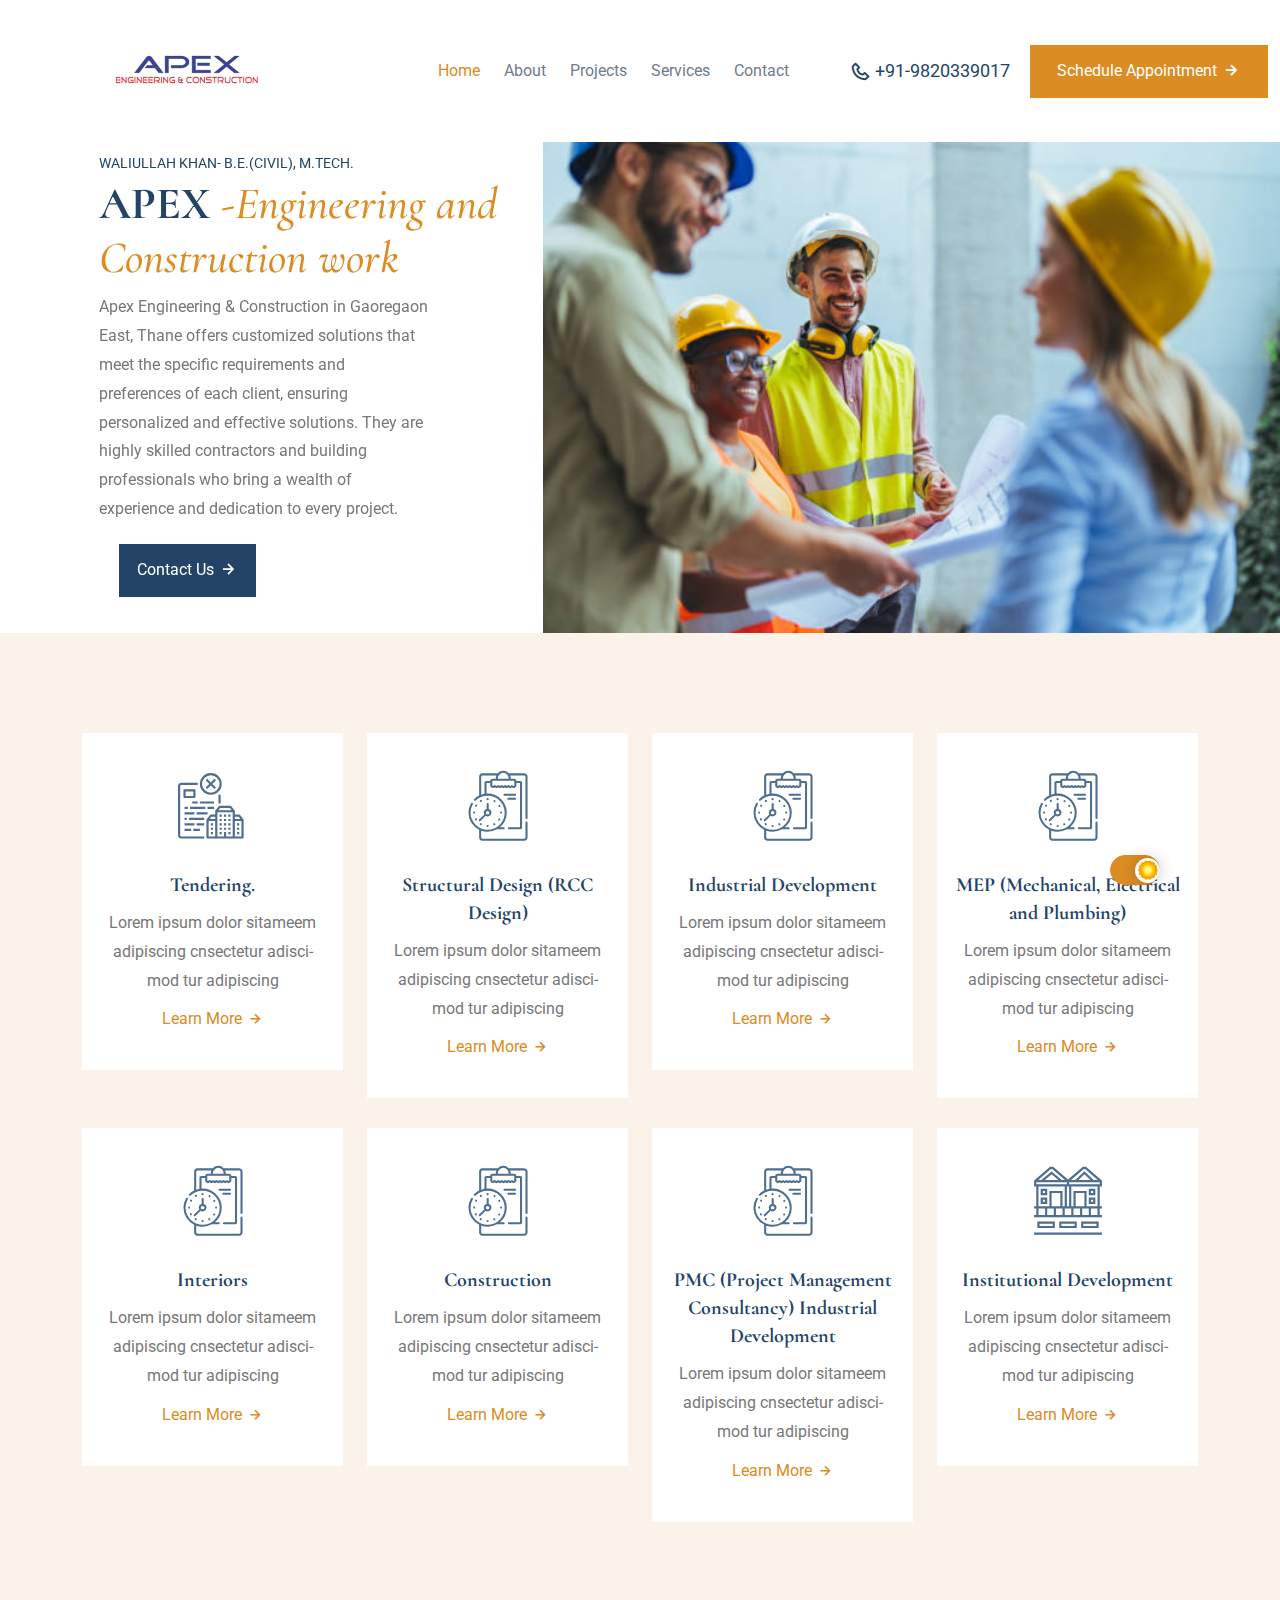
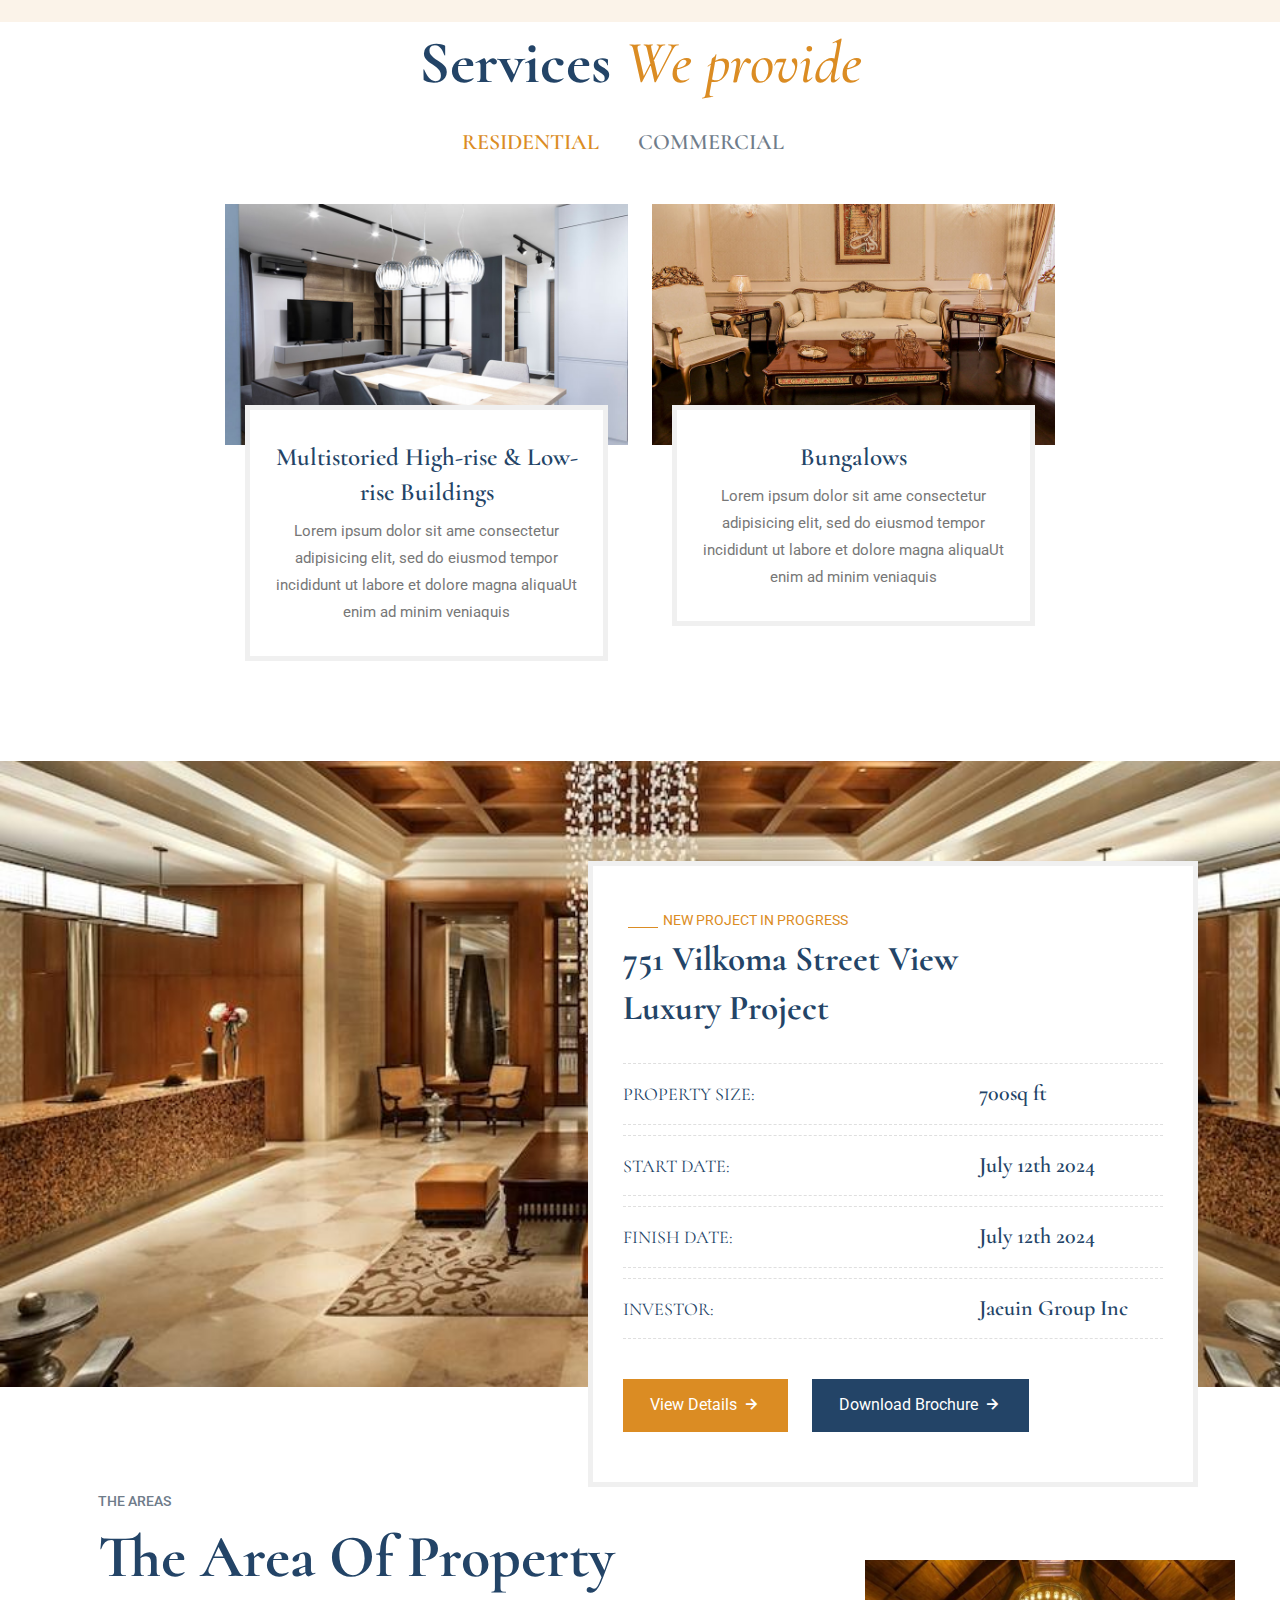
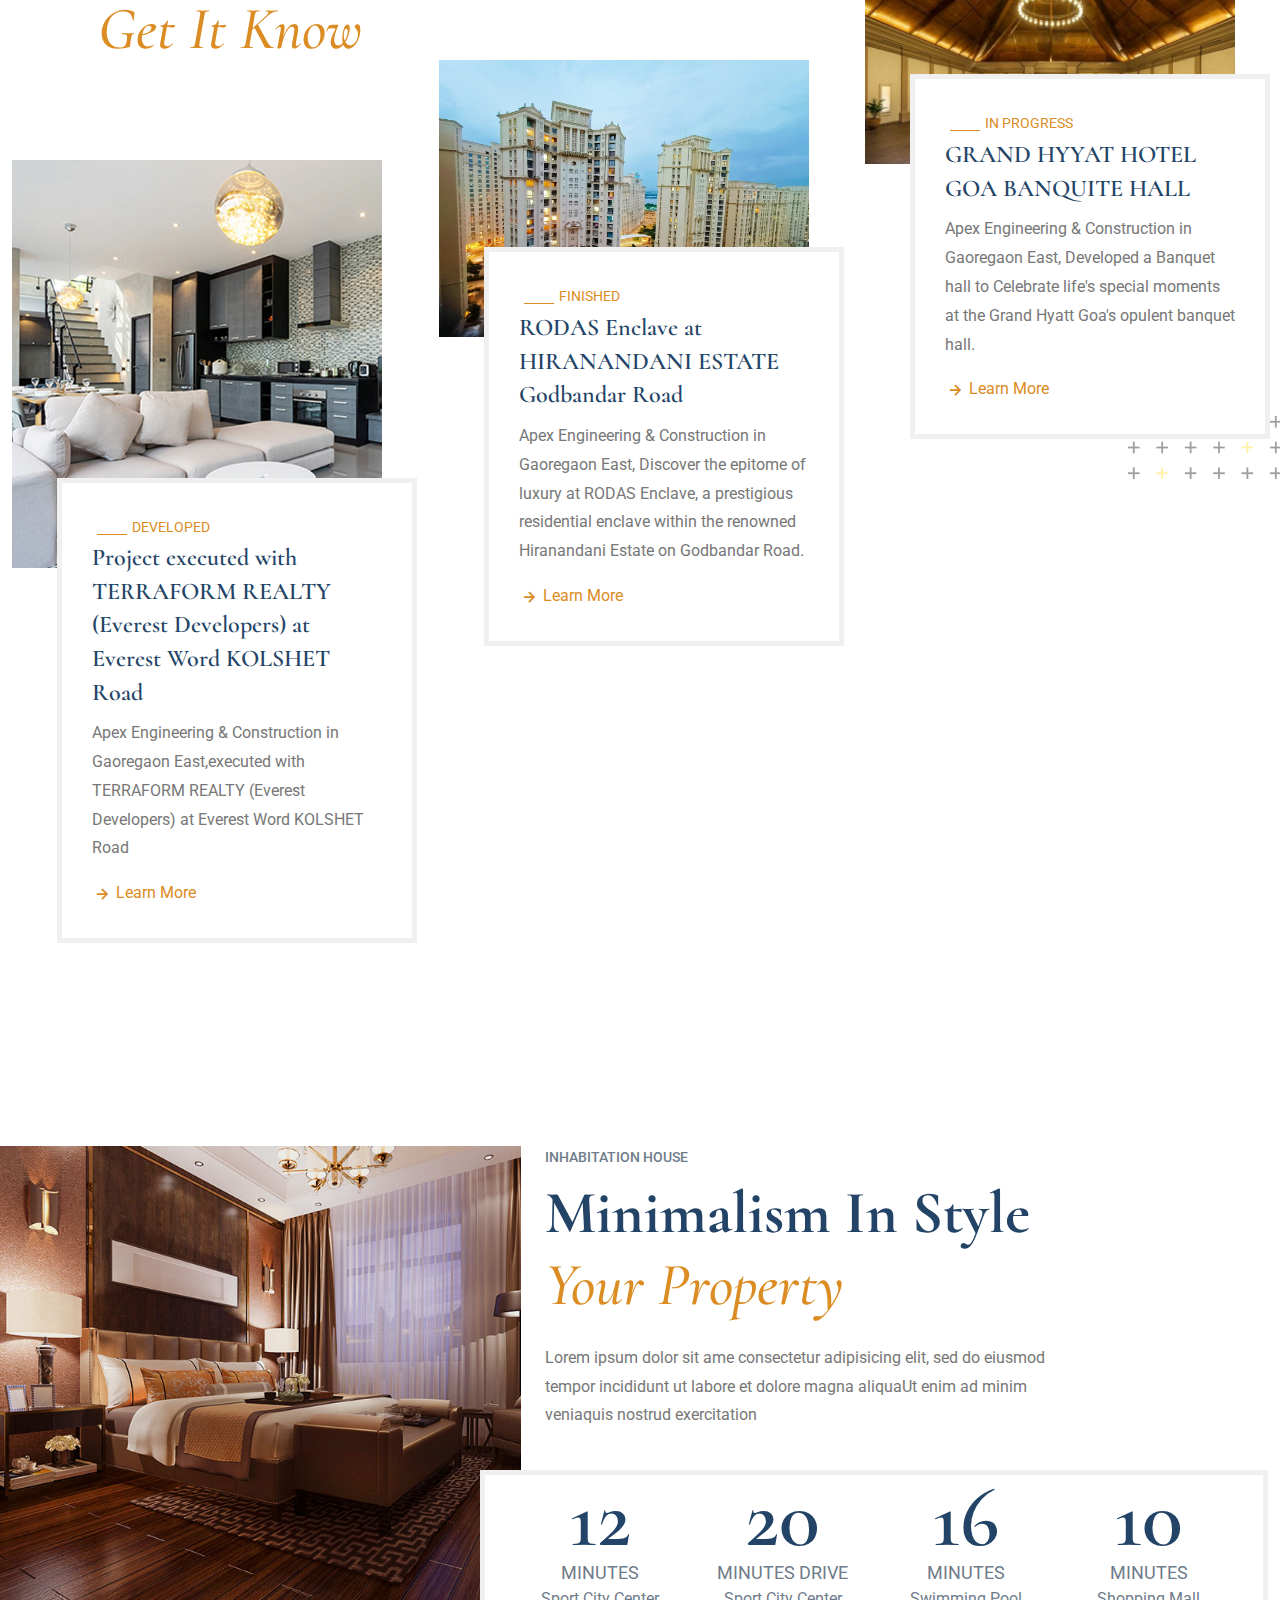
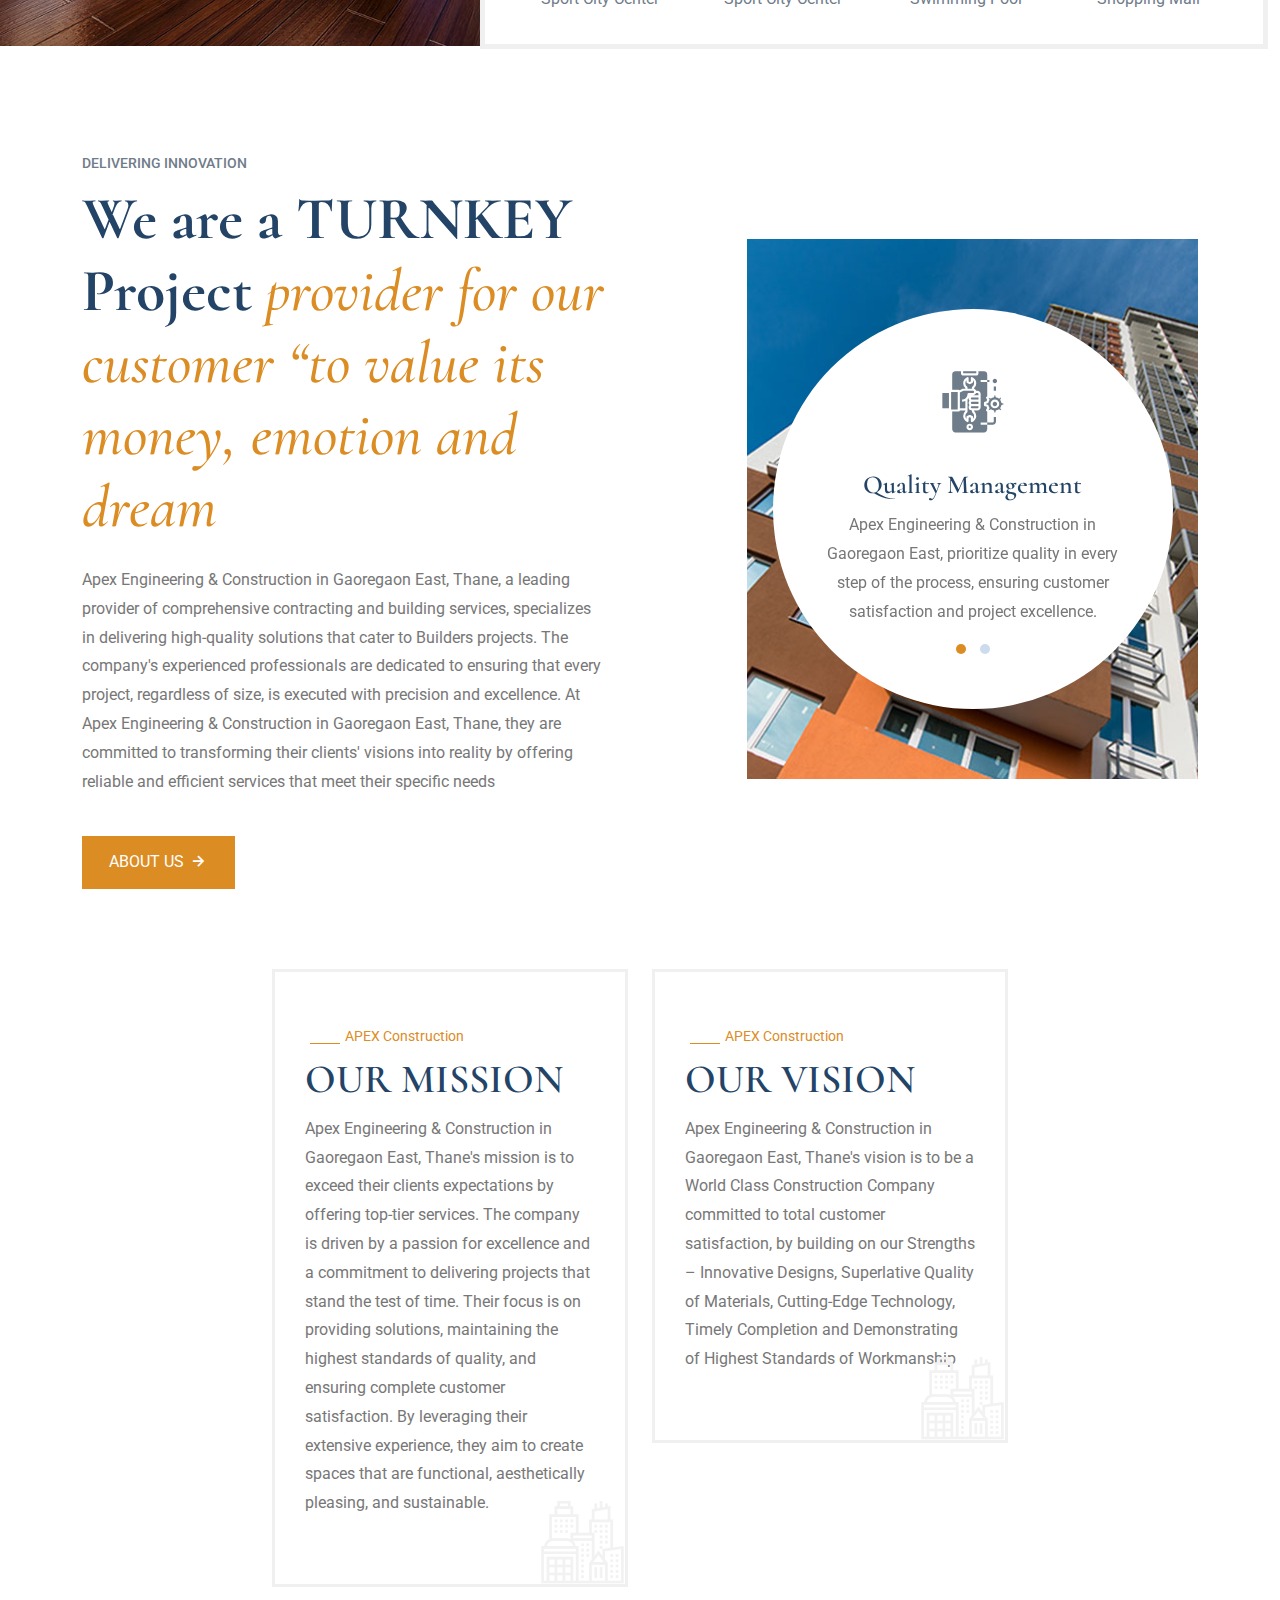
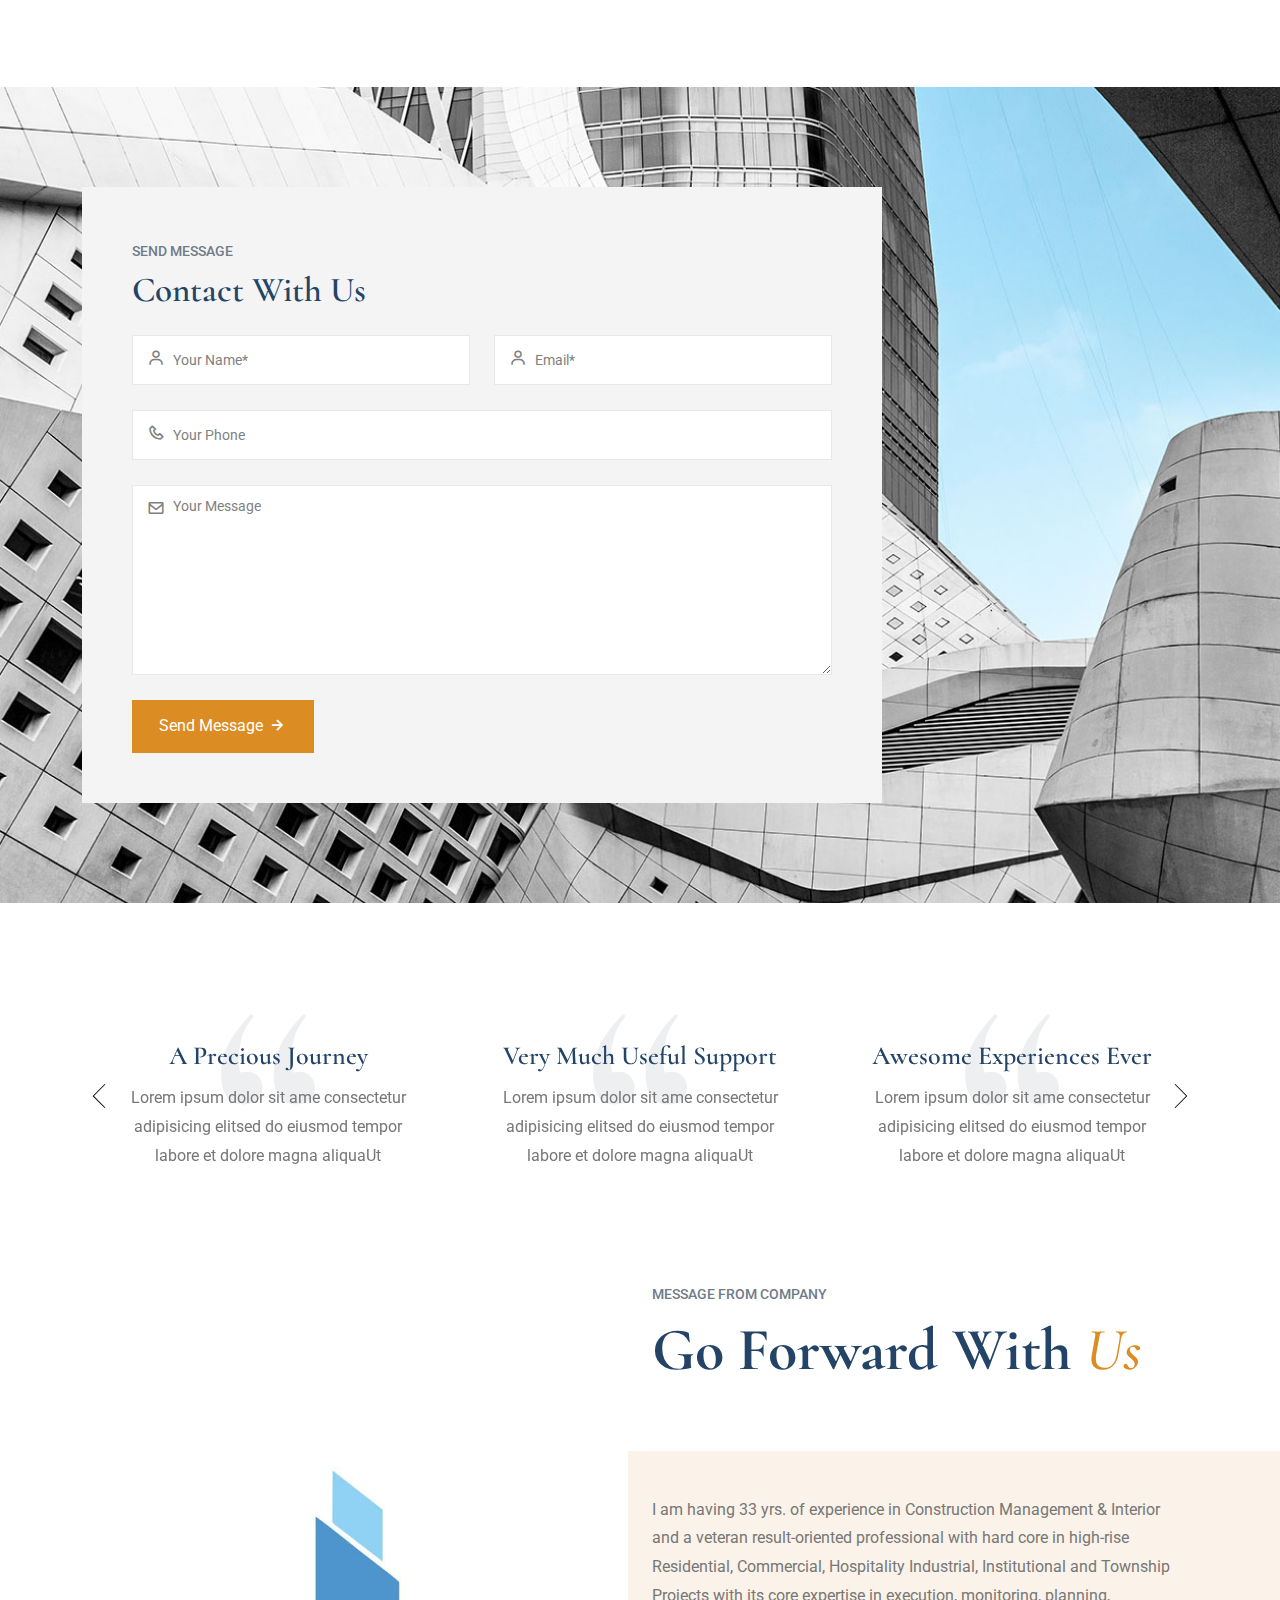
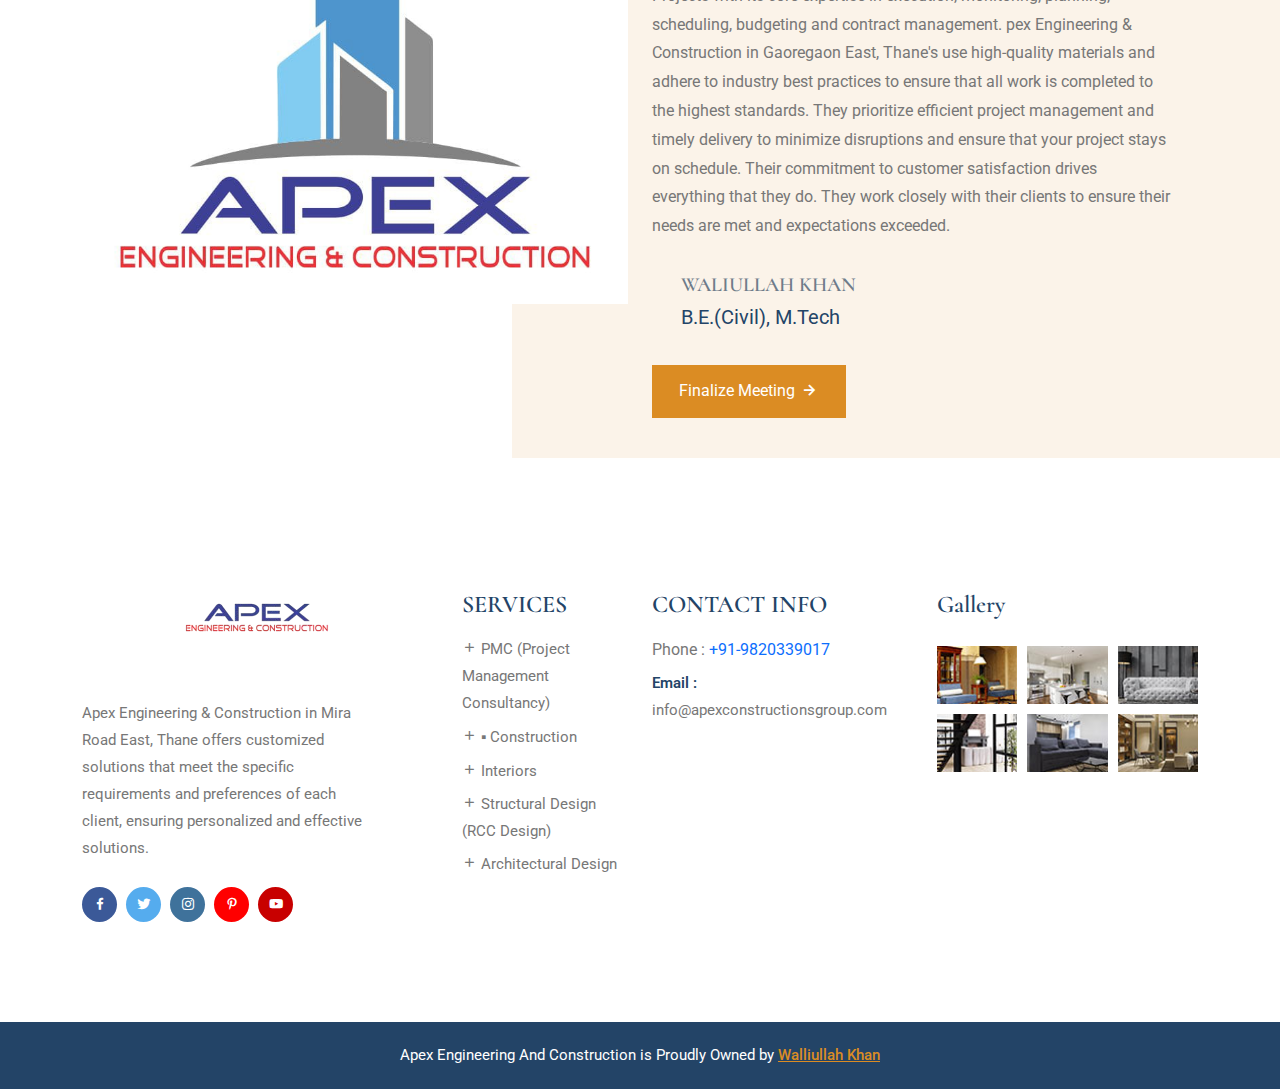
==== index.html @ 85463eb0 "updates" ====
<!DOCTYPE html>
<html lang="zxx">
    
<!-- Mirrored from templates.hibootstrap.com/oftop/default/index.html by HTTrack Website Copier/3.x [XR&CO'2014], Thu, 07 Nov 2024 16:26:11 GMT -->
<head>
        <!-- Required Meta Tags -->
        <meta charset="UTF-8">
        <meta name="viewport" content="width=device-width, initial-scale=1.0">
        
        <!-- bootstrap css --> 
        <link rel="stylesheet" href="assets/css/bootstrap.min.css">
        <!-- Owl Carousel CSS --> 
        <link rel="stylesheet" href="assets/css/owl.carousel.min.css">
        <link rel="stylesheet" href="assets/css/owl.theme.default.min.css">
        <!-- Flaticon CSS -->
        <link rel="stylesheet" href="assets/fonts/flaticon.css">
        <!-- Boxicons CSS -->
        <link rel="stylesheet" href="assets/css/boxicons.min.css">
        <!-- Animate Min CSS -->
        <link rel="stylesheet" href="assets/css/animate.min.css">
        <!-- Magnific Popup CSS -->
        <link rel="stylesheet" href="assets/css/magnific-popup.css">
        <!-- Meanmenu CSS -->
        <link rel="stylesheet" href="assets/css/meanmenu.css">
        <!-- Nice Select CSS -->
        <link rel="stylesheet" href="assets/css/nice-select.min.css">
        <!-- Style CSS -->
        <link rel="stylesheet" href="assets/css/style.css">
        <!-- Responsive CSS -->
        <link rel="stylesheet" href="assets/css/responsive.css">
        <!-- Theme Dark CSS -->
        <link rel="stylesheet" href="assets/css/theme-dark.css">
        
        <!-- Title -->
        <title>Apex Engineering and Construction</title>

        <!-- Favicon -->
        <link rel="icon" type="image/png" href="assets/img/favicon.png">
    </head>
    <body>

        <!-- Preloader -->
        <div class="preloader">
            <div class="d-table">
                <div class="d-table-cell">
                    <div class="spinner">
                        <div class="circle1"></div>
                        <div class="circle2"></div>
                        <div class="circle3"></div>
                    </div>
                </div>
            </div>
        </div>
        <!-- End Preloader -->

        <!-- Start Navbar Area -->
        <div class="navbar-area">
            <!-- Menu For Mobile Device -->
            <div class="mobile-nav">
                <a href="index.html" class="logo">
                    <span>APEX Engineering</span>
                    <img src="assets/img/logos/logo-4.png" class="logo-two" alt="Logo">
                </a>
            </div>

            <!-- Menu For Desktop Device -->
            <div class="main-nav">
                <div class="container-fluid">
                    <nav class="container-max navbar navbar-expand-md navbar-light ">
                        <a class="navbar-brand" href="index.html">
                            <img src="assets/images/APEX__1_-removebg-preview.png" class="logo-one" alt="Logo">
                            <img src="assets/images/APEX__1_-removebg-preview.png" class="logo-two" alt="Logo">
                        </a>

                        <div class="collapse navbar-collapse mean-menu" id="navbarSupportedContent">
                            <ul class="navbar-nav m-auto">
                                <li class="nav-item">
                                    <a href="#" class="nav-link active">
                                        Home 
                                        <a href="index.html" class="nav-link"></a>
                                    
                                  
                                <li class="nav-item">
                                    <a href="about.html" class="nav-link">
                                        About
                                    </a>
                                </li>
                                <li class="nav-item">
                                    <a href="projects.html" class="nav-link">
                                        Projects
                                    </a>
                                </li>
                                <li class="nav-item">
                                    <a href="services.html" class="nav-link">
                                        Services
                                    </a>
                                </li>
                                
                                <li class="nav-item">
                                    <a href="contact.html" class="nav-link">
                                        Contact
                                    </a>
                                </li>
                            </ul>

                            <div class="side-btn-area">
                                <a href="tel:+91-9820339017" class="call-btn">
                                    <i class='bx bx-phone'></i>
                                    +91-9820339017
                                </a>
                            </div>

                            <div class="appointment-btn">
                                <a href="contact.html" class="default-btn default-bg-buttercup">
                                    Schedule appointment
                                    <i class='bx bx-right-arrow-alt'></i>
                                </a>
                            </div>
                        </div>
                    </nav>
                </div>
            </div>
        </div>
        <!-- End Navbar Area -->
        
        <!-- Home Slider Area -->
        <div class="home-slider-area">
            <div class="container-fluid m-0 p-0">
                <div class="home-slider owl-carousel owl-theme">
                    <div class="slider-item">
                        <div class="row align-items-center justify-content-center">
                            <div class="col-lg-5 col-xxl-6">
                                <div class="home-slider-content">
                                    <span>WALIULLAH KHAN-
                                        B.E.(Civil), M.Tech. </span>
                                    <h1>APEX <b>-Engineering and Construction work</b></h1>
                                    <p>Apex Engineering & Construction in Gaoregaon East, Thane offers customized solutions that meet the specific requirements and preferences of each client,
                                         ensuring personalized and effective solutions. They are highly skilled contractors and building professionals who bring a wealth of experience and dedication to every project. </p>
                            
                                        
                                        
                                        
                                         </p>                            
                                    <div class="home-slider-btn">
                                        <a href="contact.html" class="default-btn active">
                                            Contact Us
                                            <i class='bx bx-right-arrow-alt'></i>
                                        </a>
                                        <!-- <a href="book-appointment.html" class="default-btn">
                                            Check Appointment
                                            <i class='bx bx-right-arrow-alt'></i>
                                        </a> -->
                                       
                                    </div>
                                </div>
                            </div>
        
                            <div class="col-lg-7 col-xxl-6 pr-0">
                                <div class="home-slider-img">
                                    <img src="assets/images/eng 2.jpg" alt="Images">
                                </div>
                            </div>
                        </div>
                    </div>

                   
        
                           
                            </div>
                        </div>
                    </div>
                </div>
            </div>
        </div>
        <!-- Home Slider Area End -->
        



        <!-- Service Area -->
        <div class="service-area pt-100 pb-70">
            <div class="container">
                <div class="row justify-content-center">
                    <div class="col-lg-3 col-sm-6">
                        <div class="service-card service-card-bg">
                            <i class='flaticon-bankrupt'></i>
                            <a href="service-details.html">
                                <h3>Tendering. </h3>
                            </a>
                            <p class="text-break">Lorem ipsum dolor sitameem adipiscing cnsectetur adisci- mod tur adipiscing</p>
                            <a href="service-details.html" class="learn-more-btn">
                                Learn More
                                <i class='bx bx-right-arrow-alt'></i>
                            </a>
                        </div>
                    </div>

                    
                    <div class="col-lg-3 col-sm-6">
                        <div class="service-card service-card-bg">
                            <i class='flaticon-time-management'></i>
                            <a href="service-details.html">
                                <h3>Structural Design (RCC Design)</h3>
                            </a>
                            <p class="text-break">Lorem ipsum dolor sitameem adipiscing cnsectetur adisci- mod tur adipiscing</p>
                            <a href="service-details.html" class="learn-more-btn">
                                Learn More
                                <i class='bx bx-right-arrow-alt'></i>
                            </a>
                        </div>
                    </div>

                    <div class="col-lg-3 col-sm-6">
                        <div class="service-card service-card-bg">
                            <i class='flaticon-time-management'></i>
                            <a href="service-details.html">
                                <h3>Industrial Development</h3>
                            </a>
                            <p class="text-break">Lorem ipsum dolor sitameem adipiscing cnsectetur adisci- mod tur adipiscing</p>
                            <a href="service-details.html" class="learn-more-btn">
                                Learn More
                                <i class='bx bx-right-arrow-alt'></i>
                            </a>
                        </div>
                    </div>
                    <div class="col-lg-3 col-sm-6">
                        <div class="service-card service-card-bg">
                            <i class='flaticon-time-management'></i>
                            <a href="service-details.html">
                                <h3>MEP (Mechanical, Electrical and Plumbing) </h3>
                            </a>
                            <p class="text-break">Lorem ipsum dolor sitameem adipiscing cnsectetur adisci- mod tur adipiscing</p>
                            <a href="service-details.html" class="learn-more-btn">
                                Learn More
                                <i class='bx bx-right-arrow-alt'></i>
                            </a>
                        </div>
                    </div>
                    <div class="col-lg-3 col-sm-6">
                        <div class="service-card service-card-bg">
                            <i class='flaticon-time-management'></i>
                            <a href="service-details.html">
                                <h3>Interiors </h3>
                            </a>
                            <p class="text-break">Lorem ipsum dolor sitameem adipiscing cnsectetur adisci- mod tur adipiscing</p>
                            <a href="service-details.html" class="learn-more-btn">
                                Learn More
                                <i class='bx bx-right-arrow-alt'></i>
                            </a>
                        </div>
                    </div>
                    <div class="col-lg-3 col-sm-6">
                        <div class="service-card service-card-bg">
                            <i class='flaticon-time-management'></i>
                            <a href="service-details.html">
                                <h3>Construction </h3>
                            </a>
                            <p class="text-break">Lorem ipsum dolor sitameem adipiscing cnsectetur adisci- mod tur adipiscing</p>
                            <a href="service-details.html" class="learn-more-btn">
                                Learn More
                                <i class='bx bx-right-arrow-alt'></i>
                            </a>
                        </div>
                    </div>
                    <div class="col-lg-3 col-sm-6">
                        <div class="service-card service-card-bg">
                            <i class='flaticon-time-management'></i>
                            <a href="service-details.html">
                                <h3>PMC (Project Management Consultancy) Industrial Development</h3>
                            </a>
                            <p class="text-break">Lorem ipsum dolor sitameem adipiscing cnsectetur adisci- mod tur adipiscing</p>
                            <a href="service-details.html" class="learn-more-btn">
                                Learn More
                                <i class='bx bx-right-arrow-alt'></i>
                            </a>
                        </div>
                    </div>
                    

                    <div class="col-lg-3 col-sm-6">
                        <div class="service-card service-card-bg">
                            <i class='flaticon-house'></i>
                            <a href="service-details.html">
                                <h3>Institutional Development </h3>
                            </a>
                            <p class="text-break">Lorem ipsum dolor sitameem adipiscing cnsectetur adisci- mod tur adipiscing</p>
                            <a href="service-details.html" class="learn-more-btn">
                                Learn More
                                <i class='bx bx-right-arrow-alt'></i>
                            </a>
                        </div>
                    </div>
                </div>
            </div>
        </div>
        <!-- Service Area End -->
         <!-- Room Details Area-->
<div class="room-details-area pb-70">
    <div class="container-fluid">
        <div class="container-max">
            <div class="section-title text-center">
                
                <h2 class="margin-auto">Services<b> We provide</b></h2>
            </div>

            <div class="tab room-details-tab">
                <ul class="tabs">
                    <li>
                        <a href="service-details.html">Residential</a>
                    </li>
                    
                    <li>
                        <a href="service-details.html">Commercial</a>
                    </li>

                  

                    
                </ul>

                <div class="tab_content current active pt-45">
                    <div class="tabs_item current">
                        <div class="row justify-content-center">
                            <div class="col-lg-4 col-md-6">
                                <div class="room-details-card">
                                    <a href="property-details.html">
                                        <img src="assets/img/room-details/3.jpg" alt="Images">
                                    </a>
                                    <div class="content">
                                        <a href="property-details.html"><h3>Multistoried High-rise & Low-rise
                                            Buildings</h3></a> 
                                        <p>
                                            Lorem ipsum dolor sit ame consectetur adipisicing elit, sed do eiusmod tempor 
                                            incididunt ut labore et dolore magna aliquaUt enim ad minim veniaquis 
                                        </p>
                                    </div>
                                </div>
                            </div>

                            <div class="col-lg-4 col-md-6">
                                <div class="room-details-card">
                                    <a href="property-details.html">
                                        <img src="assets/img/room-details/1.jpg" alt="Images">
                                    </a>
                                    <div class="content">
                                        <a href="property-details.html"><h3>Bungalows</h3></a> 
                                        <p>
                                            Lorem ipsum dolor sit ame consectetur adipisicing elit, sed do eiusmod tempor 
                                            incididunt ut labore et dolore magna aliquaUt enim ad minim veniaquis 
                                        </p>
                                    </div>
                                </div>
                            </div>

                           
                        </div>
                    </div>

                    <div class="tabs_item">
                        <div class="row justify-content-center">
                            <div class="col-lg-4 col-md-6">
                                <div class="room-details-card">
                                    <a href="property-details.html">
                                        <img src="assets/images/mall.jpg" alt="Images">
                                    </a>
                                    <div class="content">
                                        <a href="property-details.html"><h3>Malls</h3></a> 
                                        <p>
                                            Lorem ipsum dolor sit ame consectetur adipisicing elit, sed do eiusmod tempor 
                                            incididunt ut labore et dolore magna aliquaUt enim ad minim veniaquis 
                                        </p>
                                    </div>
                                </div>
                            </div>

                            <div class="col-lg-4 col-md-6">
                                <div class="room-details-card">
                                    <a href="property-details.html">
                                        <img src="assets/images/multistored.webp" alt="Images">
                                    </a>
                                    <div class="content">
                                        <a href="property-details.html"><h3>Official Multistoried Building</h3></a> 
                                        <p>
                                            Lorem ipsum dolor sit ame consectetur adipisicing elit, sed do eiusmod tempor 
                                            incididunt ut labore et dolore magna aliquaUt enim ad minim veniaquis 
                                        </p>
                                    </div>
                                </div>
                            </div>

                            <div class="col-lg-4 col-md-6  ">
                                <div class="room-details-card">
                                    <a href="property-details.html">
                                        <img src="assets/img/room-details/3.jpg" alt="Images">
                                    </a>
                                    <div class="content">
                                        <a href="property-details.html"><h3>Hospitality Projects</h3></a> 
                                        <p>
                                            Lorem ipsum dolor sit ame consectetur adipisicing elit, sed do eiusmod tempor 
                                            incididunt ut labore et dolore magna aliquaUt enim ad minim veniaquis 
                                        </p>
                                    </div>
                                </div>
                            </div>
                        </div>
                    </div>

                    <div class="tabs_item">
                        <div class="row justify-content-center">
                            <div class="col-lg-4 col-md-6">
                                <div class="room-details-card">
                                    <a href="property-details.html">
                                        <img src="assets/img/room-details/1.jpg" alt="Images">
                                    </a>
                                    <div class="content">
                                        <a href="property-details.html"><h3>03. WALLS</h3></a> 
                                        <p>
                                            Lorem ipsum dolor sit ame consectetur adipisicing elit, sed do eiusmod tempor 
                                            incididunt ut labore et dolore magna aliquaUt enim ad minim veniaquis 
                                        </p>
                                    </div>
                                </div>
                            </div>

                            <div class="col-lg-4 col-md-6">
                                <div class="room-details-card">
                                    <a href="property-details.html">
                                        <img src="assets/img/room-details/2.jpg" alt="Images">
                                    </a>
                                    <div class="content">
                                        <a href="property-details.html"><h3>03. WALLS</h3></a> 
                                        <p>
                                            Lorem ipsum dolor sit ame consectetur adipisicing elit, sed do eiusmod tempor 
                                            incididunt ut labore et dolore magna aliquaUt enim ad minim veniaquis 
                                        </p>
                                    </div>
                                </div>
                            </div>

                            <div class="col-lg-4 col-md-6  ">
                                <div class="room-details-card">
                                    <a href="property-details.html">
                                        <img src="assets/img/room-details/3.jpg" alt="Images">
                                    </a>
                                    <div class="content">
                                        <a href="property-details.html"><h3>03. WALLS</h3></a> 
                                        <p>
                                            Lorem ipsum dolor sit ame consectetur adipisicing elit, sed do eiusmod tempor 
                                            incididunt ut labore et dolore magna aliquaUt enim ad minim veniaquis 
                                        </p>
                                    </div>
                                </div>
                            </div>
                        </div>
                    </div>

                    <div class="tabs_item">
                        <div class="row justify-content-center">
                            <div class="col-lg-4 col-md-6">
                                <div class="room-details-card">
                                    <a href="property-details.html">
                                        <img src="assets/img/room-details/1.jpg" alt="Images">
                                    </a>
                                    <div class="content">
                                        <a href="property-details.html"><h3>04. KITCHEN FAUCET</h3></a> 
                                        <p>
                                            Lorem ipsum dolor sit ame consectetur adipisicing elit, sed do eiusmod tempor 
                                            incididunt ut labore et dolore magna aliquaUt enim ad minim veniaquis 
                                        </p>
                                    </div>
                                </div>
                            </div>

                            <div class="col-lg-4 col-md-6">
                                <div class="room-details-card">
                                    <a href="property-details.html">
                                        <img src="assets/img/room-details/3.jpg" alt="Images">
                                    </a>
                                    <div class="content">
                                        <a href="property-details.html"><h3>04. KITCHEN FAUCET</h3></a> 
                                        <p>
                                            Lorem ipsum dolor sit ame consectetur adipisicing elit, sed do eiusmod tempor 
                                            incididunt ut labore et dolore magna aliquaUt enim ad minim veniaquis 
                                        </p>
                                    </div>
                                </div>
                            </div>

                            <div class="col-lg-4 col-md-6  ">
                                <div class="room-details-card">
                                    <a href="property-details.html">
                                        <img src="assets/img/room-details/2.jpg" alt="Images">
                                    </a>
                                    <div class="content">
                                        <a href="property-details.html"><h3>04. KITCHEN FAUCET</h3></a> 
                                        <p>
                                            Lorem ipsum dolor sit ame consectetur adipisicing elit, sed do eiusmod tempor 
                                            incididunt ut labore et dolore magna aliquaUt enim ad minim veniaquis 
                                        </p>
                                    </div>
                                </div>
                            </div>
                        </div>
                    </div>

                    <div class="tabs_item">
                        <div class="row justify-content-center">
                            <div class="col-lg-4 col-md-6">
                                <div class="room-details-card">
                                    <a href="property-details.html">
                                        <img src="assets/img/room-details/1.jpg" alt="Images">
                                    </a>
                                    <div class="content">
                                        <a href="property-details.html"><h3>05. KITCHEN APPLIANCES</h3></a> 
                                        <p>
                                            Lorem ipsum dolor sit ame consectetur adipisicing elit, sed do eiusmod tempor 
                                            incididunt ut labore et dolore magna aliquaUt enim ad minim veniaquis 
                                        </p>
                                    </div>
                                </div>
                            </div>

                            <div class="col-lg-4 col-md-6">
                                <div class="room-details-card">
                                    <a href="property-details.html">
                                        <img src="assets/img/room-details/2.jpg" alt="Images">
                                    </a>
                                    <div class="content">
                                        <a href="property-details.html"><h3>05. KITCHEN APPLIANCES</h3></a> 
                                        <p>
                                            Lorem ipsum dolor sit ame consectetur adipisicing elit, sed do eiusmod tempor 
                                            incididunt ut labore et dolore magna aliquaUt enim ad minim veniaquis 
                                        </p>
                                    </div>
                                </div>
                            </div>

                            <div class="col-lg-4 col-md-6  ">
                                <div class="room-details-card">
                                    <a href="property-details.html">
                                        <img src="assets/img/room-details/3.jpg" alt="Images">
                                    </a>
                                    <div class="content">
                                        <a href="property-details.html"><h3>05. KITCHEN APPLIANCES</h3></a> 
                                        <p>
                                            Lorem ipsum dolor sit ame consectetur adipisicing elit, sed do eiusmod tempor 
                                            incididunt ut labore et dolore magna aliquaUt enim ad minim veniaquis 
                                        </p>
                                    </div>
                                </div>
                            </div>
                        </div>
                    </div>
                </div>
            </div>
        </div>
    </div>
</div>
<!-- Room Details Area End -->
  <!-- Project Area -->
  <div class="project-area project-bg1">
    <div class="container">
        <div class="project-card">
            <span>NEW PROJECT IN PROGRESS</span>
            <h2>751 Vilkoma Street View  Luxury Project</h2>
            <ul>
                <li>
                     <b>PROPERTY SIZE:</b> 
                        700sq ft
                </li>
                <li>
                    <b>START DATE:</b> 
                    July 12th 2024
                </li>
                <li>
                    <b>FINISH DATE:</b> 
                    July 12th 2024
                </li>
                <li>
                    <b>INVESTOR:</b> 
                    Jaeuin Group Inc
                </li>
            </ul>

            <div class="project-card-btn">
                <a href="property-details.html" class="default-btn default-bg-buttercup">View Details <i class='bx bx-right-arrow-alt'></i></a>
                <a href="contact.html" class="default-btn default-regal-blue active">Download Brochure <i class='bx bx-right-arrow-alt'></i></a>
            </div>
        </div>
    </div>
</div>
<!-- Project Area End -->
 <!-- Property Section -->
 <section class="property-section pb-70">
    <div class="container-fluid">
        <div class="container-max">
            <div class="property-section-text">
                <div class="section-title">
                    <span>The areas</span>
                    <h2>
                        The Area Of Property
                        <b>Get It Know</b>
                    </h2>
                </div>
            </div>
            
            <div class="row pt-45">
                <div class="col-lg-4 col-md-6">
                    <div class="single-property">
                        <div class="images">
                            <a href="project-details.html">
                                <img src="assets/img/property/1.jpg" alt="Images">
                            </a>
                            <div class="property-content">
                                <span>DEVELOPED</span>
                                <a href="project-details.html">
                                    <h3>Project executed with TERRAFORM REALTY (Everest Developers)
                                        at Everest Word KOLSHET Road</h3>
                                </a>
                                <p>Apex Engineering & Construction in Gaoregaon East,executed  with TERRAFORM REALTY (Everest Developers) at Everest Word KOLSHET Road</p>
                                <a href="project-details.html" class="learn-more-btn">
                                    <i class='bx bx-right-arrow-alt'></i>
                                    Learn More
                                </a>
                            </div>
                        </div>
                    </div>
                </div>

                <div class="col-lg-4 col-md-6">
                    <div class="single-property">
                        <div class="images">
                            <a href="project-details.html">
                                <img src="assets/images/hiranandini.jpg" alt="Images">
                            </a>
                            <div class="property-content">
                                <span>FINISHED</span>
                                <a href="project-details.html">
                                    <h3>RODAS Enclave at HIRANANDANI ESTATE Godbandar Road </h3>
                                </a>
                                <p>Apex Engineering & Construction in Gaoregaon East, Discover the epitome of luxury at RODAS Enclave, a prestigious residential enclave within the renowned Hiranandani Estate on Godbandar Road.</p>
                                <a href="project-details.html" class="learn-more-btn">
                                    <i class='bx bx-right-arrow-alt'></i>
                                    Learn More
                                </a>
                            </div>
                        </div>
                    </div>
                </div>

                <div class="col-lg-4 col-md-6  ">
                    <div class="single-property">
                        <div class="images">
                            <a href="project-details.html">
                                <img src="assets/images/grand hyat.png" alt="Images">
                            </a>
                            <div class="property-content">
                                <span>IN PROGRESS</span>
                                <a href="project-details.html">
                                    <h3>GRAND HYYAT HOTEL GOA BANQUITE HALL</h3>
                                </a>
                                <p>Apex Engineering & Construction in Gaoregaon East, Developed a Banquet hall to Celebrate life's special moments at the Grand Hyatt Goa's opulent banquet hall.</p>
                                <a href="project-details.html" class="learn-more-btn">
                                    <i class='bx bx-right-arrow-alt'></i>
                                    Learn More
                                </a>
                                <div class="plus-dots">
                                    <img src="assets/img/property/plus-dots.png" alt="Images">
                                </div>
                            </div>
                        </div>
                    </div>
                </div>
            </div>
        </div>
    </div>
</section>
<!-- Property Section End -->



        <!-- Property Area -->
        <div class="property-area pt-100 pb-70">
            <div class="container-fluid">
                <div class="row align-items-center justify-content-center">
                    <div class="col-lg-5 ps-0">
                        <div class="property-img">
                            <a href="property-details.html">
                                <img src="assets/img/property/p-1.jpg" alt="Images">
                            </a>
                        </div>
                    </div>

                    <div class="col-lg-7">
                        <div class="property-item">
                            <div class="section-title">
                                <span>INHABITATION house</span>
                                <h2>
                                    <a href="property-details.html">
                                        Minimalism In Style
                                        <b>Your Property</b>
                                    </a>
                                </h2>
                                <p>
                                    Lorem ipsum dolor sit ame consectetur adipisicing elit, sed do 
                                    eiusmod tempor incididunt ut labore et dolore magna aliquaUt enim 
                                    ad minim veniaquis nostrud exercitation 
                                </p>
                            </div>

                            <div class="property-counter">
                                <div class="row justify-content-center">
                                    <div class="col-lg-3 col-sm-6 col-md-3">
                                        <div class="counter-card counter-card-rs">
                                            <h2>12</h2>
                                            <h3>MINUTES</h3>
                                            <span>Sport City Center</span>
                                        </div>
                                    </div>

                                    <div class="col-lg-3 col-sm-6 col-md-3">
                                        <div class="counter-card counter-card-rs">
                                            <h2>20</h2>
                                            <h3>MINUTES DRIVE</h3>
                                            <span>Sport City Center</span>
                                        </div>
                                    </div>

                                    <div class="col-lg-3 col-sm-6 col-md-3">
                                        <div class="counter-card counter-card-rs-2">
                                            <h2>16</h2>
                                            <h3>MINUTES</h3>
                                            <span>Swimming Pool</span>
                                        </div>
                                    </div>

                                    <div class="col-lg-3 col-sm-6 col-md-3">
                                        <div class="counter-card">
                                            <h2>10</h2>
                                            <h3>MINUTES</h3>
                                            <span>Shopping Mall</span>
                                        </div>
                                    </div>
                                </div>
                            </div>
                        </div>
                    </div>
                </div>
            </div>
        </div>
        <!-- Property Area End -->

        

       
        <!-- Orgin Area -->
       

        

        <!-- Innovation Area -->
        <div class="innovation-area pb-70">
            <div class="container">
                <div class="row align-items-center justify-content-center">
                    <div class="col-lg-7 col-xxl-6">
                        <div class="innovation-content">
                            <div class="section-title">
                                <span>DELIVERING INNOVATION</span>
                                <h2>We are a TURNKEY Project <b>provider for our customer
                                    “to value its money, emotion and dream</b></h2>
                                <p>
                                    Apex Engineering & Construction in Gaoregaon East, Thane, a leading provider of comprehensive contracting and building services, 
                                    specializes in delivering high-quality solutions that cater to Builders projects. The company's experienced professionals are
                                     dedicated to ensuring that every project, regardless of size, is executed with precision and excellence. 
                                    At Apex Engineering & Construction in Gaoregaon East, 
                                    Thane, they are committed to transforming their clients' visions into reality by offering reliable and efficient services 
                                    that meet their specific needs </div>
                            <div class="innovation-btn">
                                <a href="about.html" class="default-btn default-bg-buttercup">ABOUT US <i class='bx bx-right-arrow-alt'></i></a>
                            </div>
                        </div>
                    </div>

                    <div class="col-lg-5 col-xxl-6">
                        <div class="innovation-bg">
                            <div class="innovation-slider owl-carousel owl-theme">
                                <div class="innovation-item">
                                    <i class='flaticon-smartphone'></i>
                                    <h3>Quality Management</h3>
                                    <p>
                                        Apex Engineering & Construction in Gaoregaon East, prioritize quality in every step of the process, ensuring customer satisfaction and project excellence.
                                    </p>
                                </div>

                                <div class="innovation-item">
                                    <i class='flaticon-growth'></i>
                                    <h3>Expertise</h3>
                                    <p>
                                        Apex Engineering & Construction in Gaoregaon East, Thane is a one-stop solution for all construction needs. Their expertise encompasses various aspects
                                         of contracting and building services. </p>
                                </div>

                                
                            </div>
                        </div>
                    </div>
                </div>
            </div>
        </div>
        <!-- Innovation Area End -->

        <!-- Efficiency Area -->
        <div class="efficiency-area pb-70">
            <div class="container">
                <div class="row justify-content-center">
                    <div class="col-lg-4 col-md-6">
                        <div class="efficiency-card">
                            <span>APEX Construction</span>
                            <a href="service-details.html">
                                <h1>OUR MISSION</h1>
                            </a>
                            <p>Apex Engineering & Construction in Gaoregaon East, Thane's mission is to exceed their clients expectations 
                                by offering top-tier services. The company is driven by a passion for excellence and a commitment to delivering 
                                projects that stand the test of time. Their focus is on providing solutions, maintaining the highest standards of quality,
                                 and ensuring complete 
                                customer satisfaction. By leveraging their extensive experience, they aim to create spaces that are functional,
                                 aesthetically pleasing, and sustainable.</p>
                            <i class='flaticon-buildings'></i>
                        </div>
                    </div>

                    <div class="col-lg-4 col-md-6">
                        <div class="efficiency-card">
                            <span>APEX Construction</span>
                            <a href="service-details.html">
                                <h1>OUR VISION</h1>
                            </a>
                            <p>Apex Engineering & Construction in Gaoregaon East, Thane's vision is to be a World Class Construction Company
                                committed to total customer satisfaction, by
                                building on our Strengths – Innovative
                                Designs, Superlative Quality of Materials,
                                Cutting-Edge Technology, Timely Completion
                                and Demonstrating of Highest Standards of
                                Workmanship</p>
                            <i class='flaticon-buildings'></i>
                        </div>
                    </div>

                   
                </div>
            </div>
        </div>
        <!-- Efficiency Area End -->

        <!-- Contact Area -->
        <div class="contact-area">
            <div class="container">
                <div class="contact-option">
                    <div class="contact-form">
                        <span>SEND MESSAGE</span>
                        <h2>Contact With Us</h2>
                        <form id="contactForm">
                            <div class="row justify-content-center">
                                <div class="col-lg-6 col-sm-6">
                                    <div class="form-group">
                                        <i class='bx bx-user'></i>
                                        <input type="text" name="name" id="name" class="form-control" required data-error="Please enter your name" placeholder="Your Name*">
                                    </div>
                                </div>

                                <div class="col-lg-6 col-sm-6">
                                    <div class="form-group">
                                        <i class='bx bx-user'></i>
                                        <input type="email" name="email" id="email" class="form-control" required data-error="Please enter your email" placeholder="Email*">
                                    </div>
                                </div>

                                <div class="col-lg-12 col-sm-12">
                                    <div class="form-group">
                                        <i class='bx bx-phone'></i>
                                        <input type="text" name="phone_number" id="phone_number" required data-error="Please enter your number" class="form-control" placeholder="Your Phone">
                                    </div>
                                </div>

                                <div class="col-lg-12 col-md-12">
                                    <div class="form-group">
                                        <i class='bx bx-envelope'></i>
                                        <textarea name="message" class="form-control" id="message" cols="30" rows="8" required data-error="Write your message" placeholder="Your Message"></textarea>
                                    </div>
                                </div>

                                <div class="col-lg-12 col-md-12">
                                    <button type="submit" class="default-btn default-bg-buttercup">
                                        Send Message
                                        <i class='bx bx-right-arrow-alt'></i>
                                    </button>
                                </div>
                            </div>
                        </form>
                    </div>
                </div>
            </div>
        </div>
        <!-- Contact Area End -->

        <!-- Testimonial Area -->
        <div class="testimonial-area ptb-100">
            <div class="container">
                <div class="testimonial-slider owl-carousel owl-theme">
                    <div class="testimonial-item">
                        <h3>A Precious Journey</h3>
                        <p>
                            Lorem ipsum dolor sit ame consectetur adipisicing elitsed 
                            do eiusmod tempor labore et dolore magna aliquaUt
                        </p>
                    </div>
    
                    <div class="testimonial-item">
                        <h3>Very Much Useful Support</h3>
                        <p>
                            Lorem ipsum dolor sit ame consectetur adipisicing elitsed 
                            do eiusmod tempor labore et dolore magna aliquaUt
                        </p>
                    </div>
    
                    <div class="testimonial-item">
                        <h3>Awesome Experiences Ever</h3>
                        <p>
                            Lorem ipsum dolor sit ame consectetur adipisicing elitsed 
                            do eiusmod tempor labore et dolore magna aliquaUt
                        </p>
                    </div>

                    <div class="testimonial-item">
                        <h3>Very Much Useful Support</h3>
                        <p>
                            Lorem ipsum dolor sit ame consectetur adipisicing elitsed 
                            do eiusmod tempor labore et dolore magna aliquaUt
                        </p>
                    </div>
                </div>
            </div>
        </div>
        <!-- Testimonial Area End -->

        <!-- Forward Area -->
        <div class="forward-area">
            <div class="container">
                <div class="row align-items-center justify-content-center">
                    <div class="col-lg-6 ">
                        <div class="forward-img">
                            <img src="assets/images/apex logo.jpeg" alt="Images">
                            <!-- <img src="assets/images/founder.png" alt="Images"> -->
                        </div>
                    </div>

                    <div class="col-lg-6">
                        <div class="forward-content">
                            <div class="section-title">
                                <span>Message FRom Company</span>
                                <h2>Go Forward With <b>Us</b></h2>
                                <p>
                                   <br>
                                   <br>
                                   <br>
                                   I am having 33 yrs. of experience in Construction Management & Interior
                                        and a veteran result-oriented professional with hard core in high-rise
                                        Residential, Commercial, Hospitality Industrial, Institutional and Township
                                        Projects with its core expertise in execution, monitoring, planning,
                                        scheduling, budgeting and contract management.
                                        pex Engineering & Construction in Gaoregaon East, Thane's use high-quality materials and adhere to industry best practices to
                                          ensure that all work is completed to the highest standards. They prioritize efficient project management and timely delivery to minimize disruptions and ensure that your project stays on schedule.
                                           Their commitment to customer satisfaction drives everything
                                           that they do. They work closely with their clients to ensure their needs are met and expectations exceeded.
                                    </div>

                            <div class="signature">
                                <ul>
                                    <li>
                                        <!-- <img src="assets/img/signature.png" class="signature-img1"  alt="Images">
                                        <img src="assets/img/signature2.png" class="signature-img2"  alt="Images"> -->
                                    </li>
                                    <li>
                                        <h3>WALIULLAH KHAN</h3>
                                        <span>B.E.(Civil), M.Tech </span>
                                    </li>
                                </ul>
                            </div> 

                            <a href="contact.html" class="default-btn default-bg-buttercup">
                                Finalize Meeting 
                                <i class='bx bx-right-arrow-alt'></i>
                            </a>
                        </div>
                    </div>
                </div>
            </div>
        </div>
        <!-- Forward Area End -->

       
       
        <!-- Footer Area -->
        <footer class="footer-area">
            <div class="footer-top pt-100 pb-70">
                <div class="container">
                    <div class="row justify-content-center">
                        <div class="col-lg-4 col-xxl-3 col-md-6">
                            <div class="single-footer-widget">
                                <a href="index-4.html" class="logo">
                                    <img src="assets/images/APEX__1_-removebg-preview.png" class="footer-logo1" alt="Logo">
                                    <img src="assets/img/logos/footer-logo.png" class="footer-logo2" alt="Logo">
                                </a>
                                <p>
                                    Apex Engineering & Construction in Mira Road East, Thane offers customized solutions that meet the specific requirements and preferences of each client,
                                             ensuring personalized and effective solutions.
                                </p>
                                <ul class="social-link">
                                    <li>
                                        <a href="https://www.facebook.com/login/" target="_blank"><i class='bx bxl-facebook'></i></a>
                                    </li> 
                                    <li>
                                        <a href="https://twitter.com/i/flow/login" target="_blank"><i class='bx bxl-twitter'></i></a>
                                    </li> 
                                    <li>
                                        <a href="https://www.instagram.com/accounts/login/" target="_blank"><i class='bx bxl-instagram'></i></a>
                                    </li> 
                                    <li>
                                        <a href="https://www.pinterest.com/" target="_blank"><i class='bx bxl-pinterest-alt'></i></a>
                                    </li> 
                                    <li>
                                        <a href="https://www.youtube.com/" target="_blank"><i class='bx bxl-youtube'></i></a>
                                    </li> 
                                </ul>
                            </div>
                        </div>
    
                        <div class="col-lg-2 col-xxl-3 col-md-6">
                            <div class="single-footer-widget pl-70">
                                <h3>SERVICES</h3>
                                <ul class="footer-list">
                                    <li>
                                        <a href="services.html" target="_blank">
                                            <i class='bx bx-plus'></i>
                                            PMC (Project Management Consultancy) 
                                        </a>
                                    </li> 
                                    <li>
                                        <a href="services.html" target="_blank">
                                            <i class='bx bx-plus'></i>
                                            ▪ Construction 
                                        </a>
                                    </li> 
                                    <li>
                                        <a href="services.html" target="_blank">
                                            <i class='bx bx-plus'></i>
                                            Interiors 
                                        </a>
                                    </li> 
                                    <li>
                                        <a href="services.html" target="_blank">
                                            <i class='bx bx-plus'></i>
                                            Structural Design (RCC Design) 
                                        </a>
                                    </li> 
                                    <li>
                                        <a href="services.html" target="_blank">
                                            <i class='bx bx-plus'></i>
                                            Architectural Design
                                        </a>
                                    </li> 
                                </ul>
                            </div>
                        </div>
    
                        <div class="col-lg-3 col-xxl-3 col-md-6">
                            <div class="single-footer-widget pl-3">
                                <h3>CONTACT INFO</h3>
                                <ul class="footer-contact-list">
                                   
                                        <span>Phone :</span> <a href="tel:+91-9820339017"> +91-9820339017</a>
                                    </li> 
                                    <li>
                                        <span>Email :</span> <a href="#"> info@apexconstructionsgroup.com</a>
                                    </li> 
                                </ul>
                            </div>
                        </div>
    
                        <div class="col-lg-3 col-xxl-3 col-md-6">
                            <div class="single-footer-widget pl-5">
                                <h3>Gallery</h3>
                                <ul class="footer-gallery">
                                    <li>
                                        <a href="https://www.instagram.com/accounts/login/">
                                            <img src="assets/img/gallery/g-1.jpg" alt="image">
                                        </a>
                                    </li>
                                    <li>
                                        <a href="https://www.instagram.com/accounts/login/">
                                            <img src="assets/img/gallery/g-2.jpg" alt="image">
                                        </a>
                                    </li>
                                    <li>
                                        <a href="https://www.instagram.com/accounts/login/">
                                            <img src="assets/img/gallery/g-3.jpg" alt="image">
                                        </a>
                                    </li>
                                    <li>
                                        <a href="https://www.instagram.com/accounts/login/">
                                            <img src="assets/img/gallery/g-4.jpg" alt="image">
                                        </a>
                                    </li>
                                    <li>
                                        <a href="https://www.instagram.com/accounts/login/">
                                            <img src="assets/img/gallery/g-5.jpg" alt="image">
                                        </a>
                                    </li>
                                    <li>
                                        <a href="https://www.instagram.com/accounts/login/">
                                            <img src="assets/img/gallery/g-6.jpg" alt="image">
                                        </a>
                                    </li>
                                </ul>
                            </div>
                        </div>
                    </div>
                </div>
            </div>
    
            <div class="footer-bottom">
                <div class="container">
                    <div class="bottom-text">
                        <p>Apex Engineering And Construction is Proudly Owned by <a href="#" target="_blank">Walliullah Khan</a></p>
                    </div>
                </div>
            </div>
        </footer>
        <!-- Footer Area End -->

        <!-- Color Switch Button -->
        <div class="switch-box">
            <label id="switch" class="switch">
                <input type="checkbox" onchange="toggleTheme()" id="slider">
                <span class="slider round"></span>
            </label>
        </div>
        <!-- Color Switch Button End -->

       <!-- Jquery Min JS -->
       <script data-cfasync="false" src="../../cdn-cgi/scripts/5c5dd728/cloudflare-static/email-decode.min.js"></script><script src="assets/js/jquery.min.js"></script>
        <!-- Bootstrap Min JS -->
        <script src="assets/js/bootstrap.bundle.min.js"></script>
        <!-- Owl Carousel Min JS -->
        <script src="assets/js/owl.carousel.min.js"></script>
        <script src="assets/js/carousel-thumbs.js"></script>
        <!-- Meanmenu JS -->
        <script src="assets/js/meanmenu.js"></script>
        <!-- Magnific Popup JS -->
        <script src="assets/js/jquery.magnific-popup.min.js"></script>
        <!-- Wow JS -->
        <script src="assets/js/wow.min.js"></script>
        <!-- Nice Select JS -->
        <script src="assets/js/jquery.nice-select.min.js"></script>
        <!-- Ajaxchimp Min JS -->
        <script src="assets/js/jquery.ajaxchimp.min.js"></script>
        <!-- Form Validator Min JS -->
        <script src="assets/js/form-validator.min.js"></script>
        <!-- Contact Form JS -->
        <script src="assets/js/contact-form-script.js"></script>
        <!-- Custom JS -->
        <script src="assets/js/custom.js"></script>
    </body>
    
<!-- Mirrored from templates.hibootstrap.com/oftop/default/index.html by HTTrack Website Copier/3.x [XR&CO'2014], Thu, 07 Nov 2024 16:26:49 GMT -->
</html>
---- assets/fonts/flaticon.css ----
/*
  	Flaticon icon font: Flaticon
  	Creation date: 14/07/2020 05:32
  	*/

@font-face {
  font-family: "Flaticon";
  src: url("Flaticon.eot");
  src: url("Flaticond41d.eot?#iefix") format("embedded-opentype"),
       url("Flaticon.woff2") format("woff2"),
       url("Flaticon.woff") format("woff"),
       url("Flaticon.ttf") format("truetype"),
       url("Flaticon.svg#Flaticon") format("svg");
  font-weight: normal;
  font-style: normal;
}

@media screen and (-webkit-min-device-pixel-ratio:0) {
  @font-face {
    font-family: "Flaticon";
    src: url("Flaticon.svg#Flaticon") format("svg");
  }
}

[class^="flaticon-"]:before, [class*=" flaticon-"]:before,
[class^="flaticon-"]:after, [class*=" flaticon-"]:after {   
  font-family: Flaticon;
font-style: normal;
}

.flaticon-bankrupt:before { content: "\f100"; }
.flaticon-value:before { content: "\f101"; }
.flaticon-time-management:before { content: "\f102"; }
.flaticon-house:before { content: "\f103"; }
.flaticon-buildings:before { content: "\f104"; }
.flaticon-email:before { content: "\f105"; }
.flaticon-bed:before { content: "\f106"; }
.flaticon-set-square:before { content: "\f107"; }
.flaticon-power:before { content: "\f108"; }
.flaticon-key:before { content: "\f109"; }
.flaticon-padlock:before { content: "\f10a"; }
.flaticon-garage:before { content: "\f10b"; }
.flaticon-exercise:before { content: "\f10c"; }
.flaticon-route:before { content: "\f10d"; }
.flaticon-growth:before { content: "\f10e"; }
.flaticon-location:before { content: "\f10f"; }
.flaticon-phone:before { content: "\f110"; }
.flaticon-dollar-tag:before { content: "\f111"; }
.flaticon-select:before { content: "\f112"; }
.flaticon-sleep:before { content: "\f113"; }
.flaticon-bath:before { content: "\f114"; }
.flaticon-chefs-hat:before { content: "\f115"; }
.flaticon-wrench:before { content: "\f116"; }
.flaticon-smartphone:before { content: "\f117"; }
.flaticon-carpet:before { content: "\f118"; }
.flaticon-settings:before { content: "\f119"; }
.flaticon-right-chevron:before { content: "\f11a"; }
.flaticon-left-chevron:before { content: "\f11b"; }
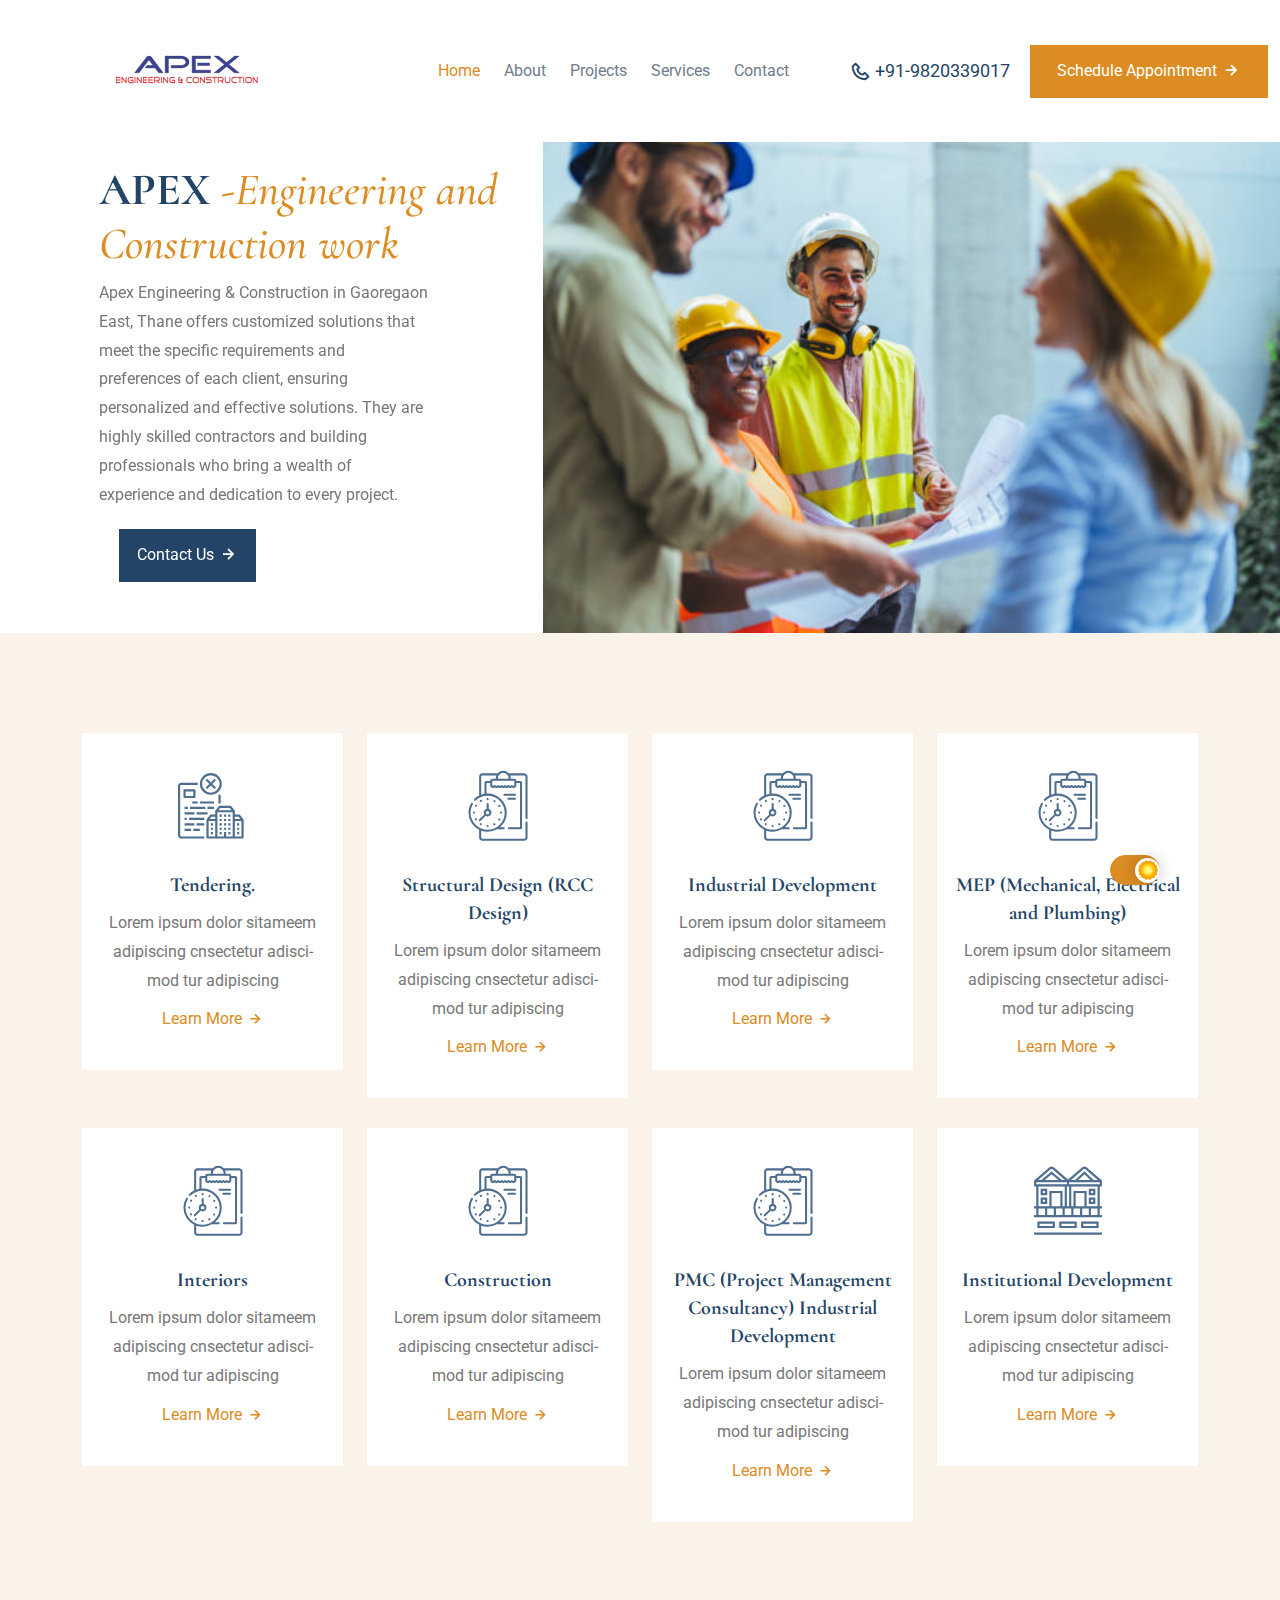
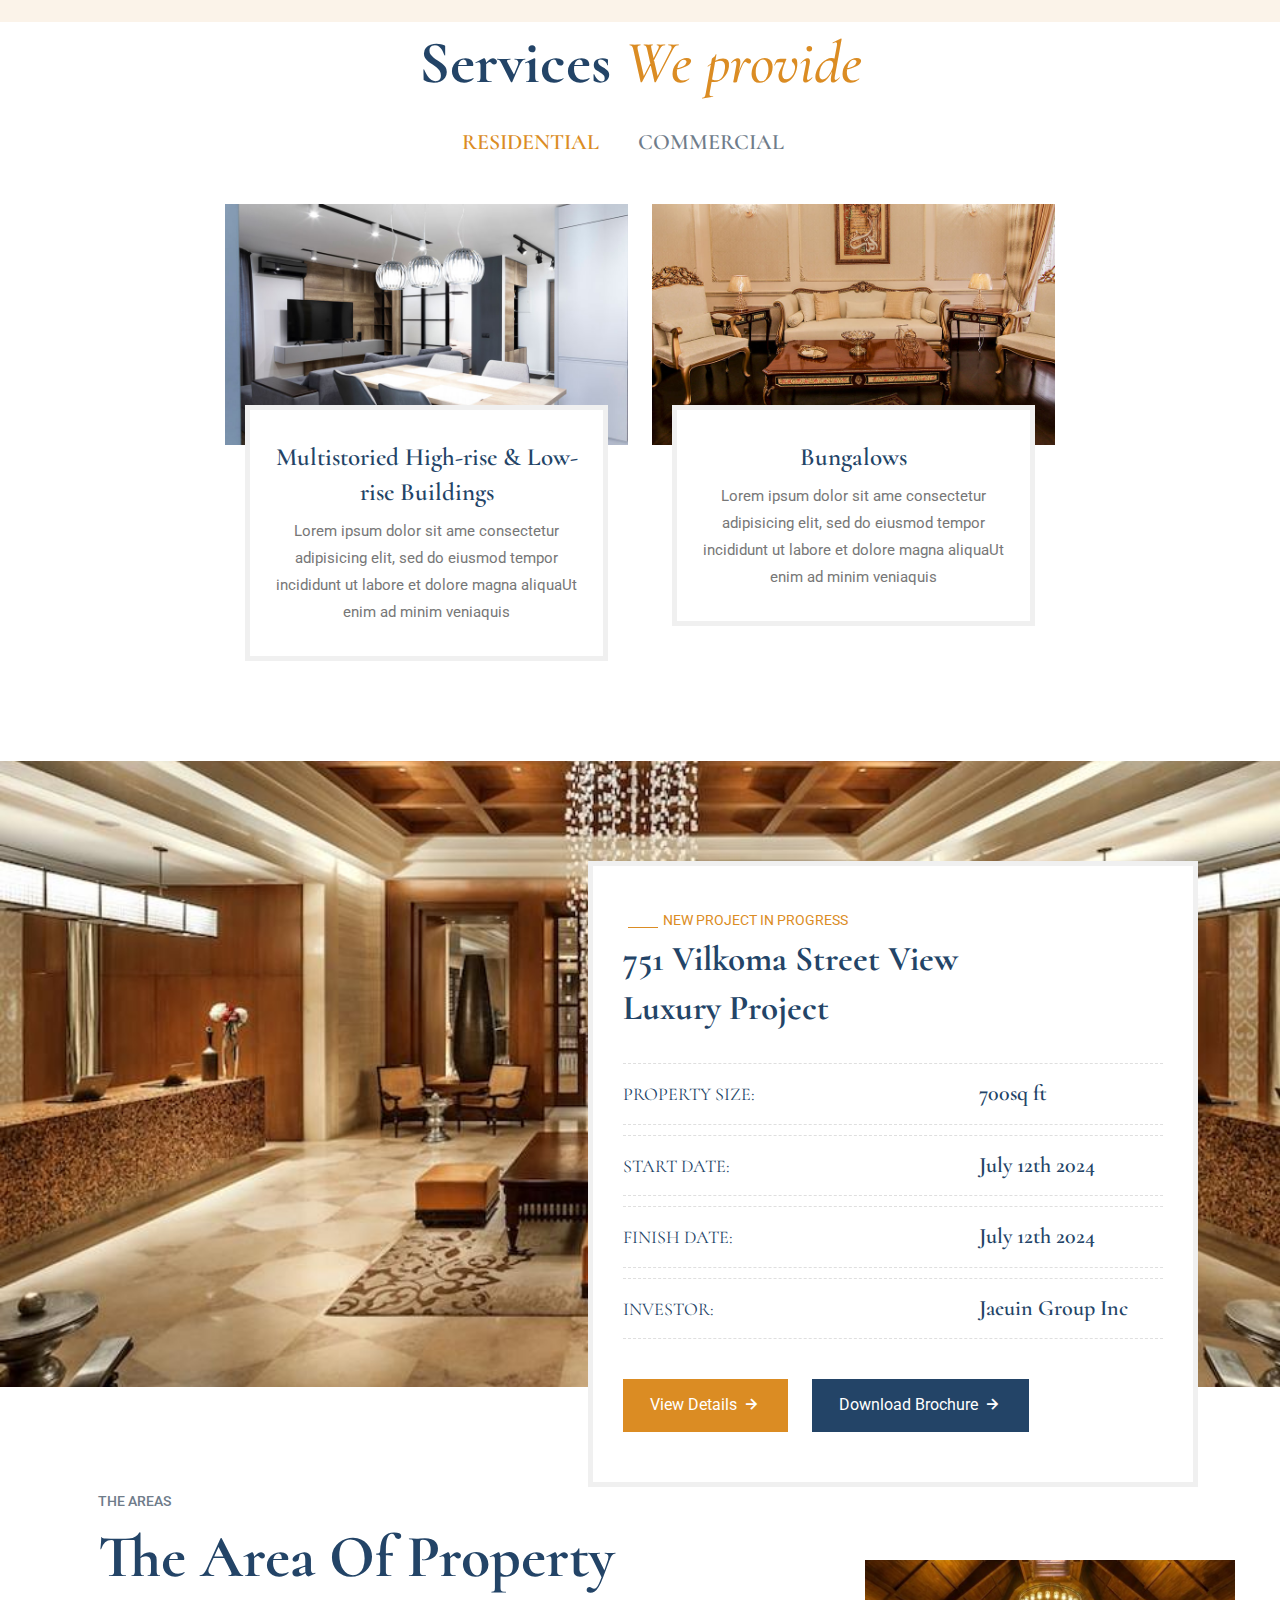
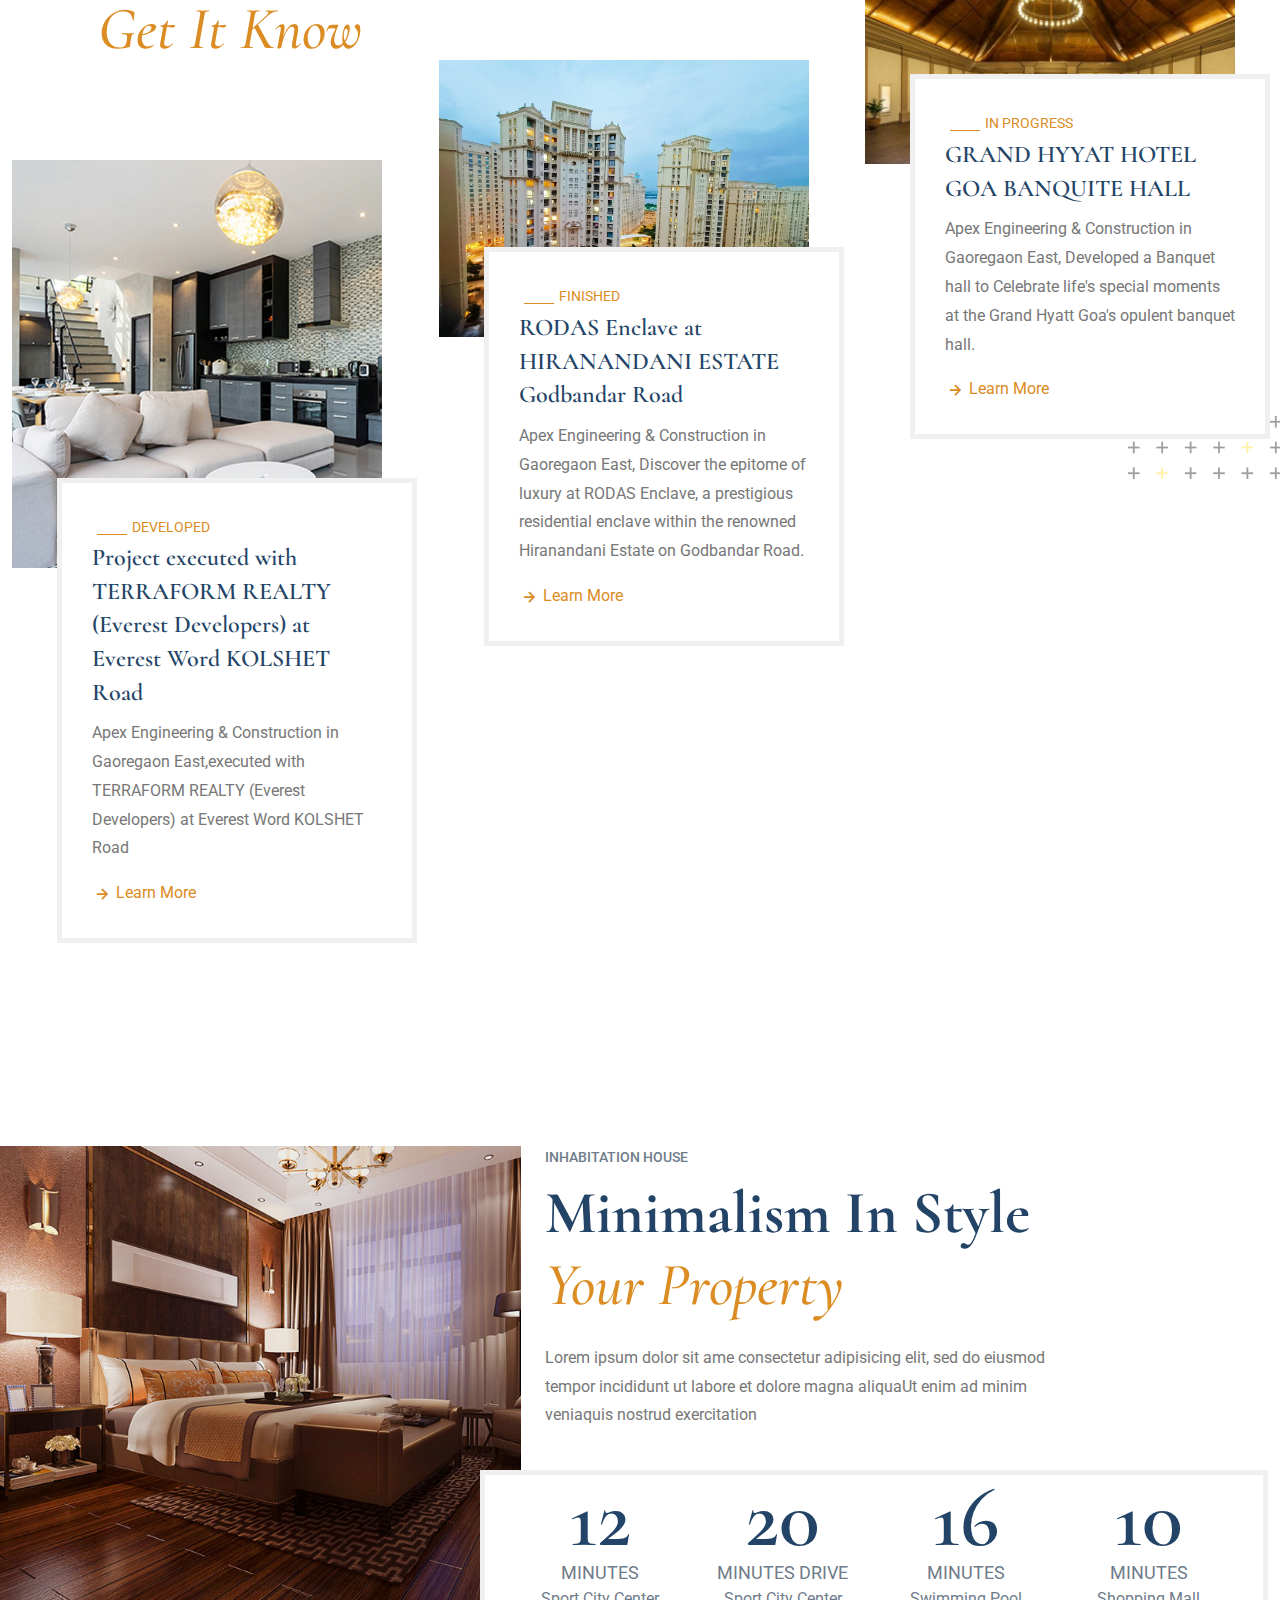
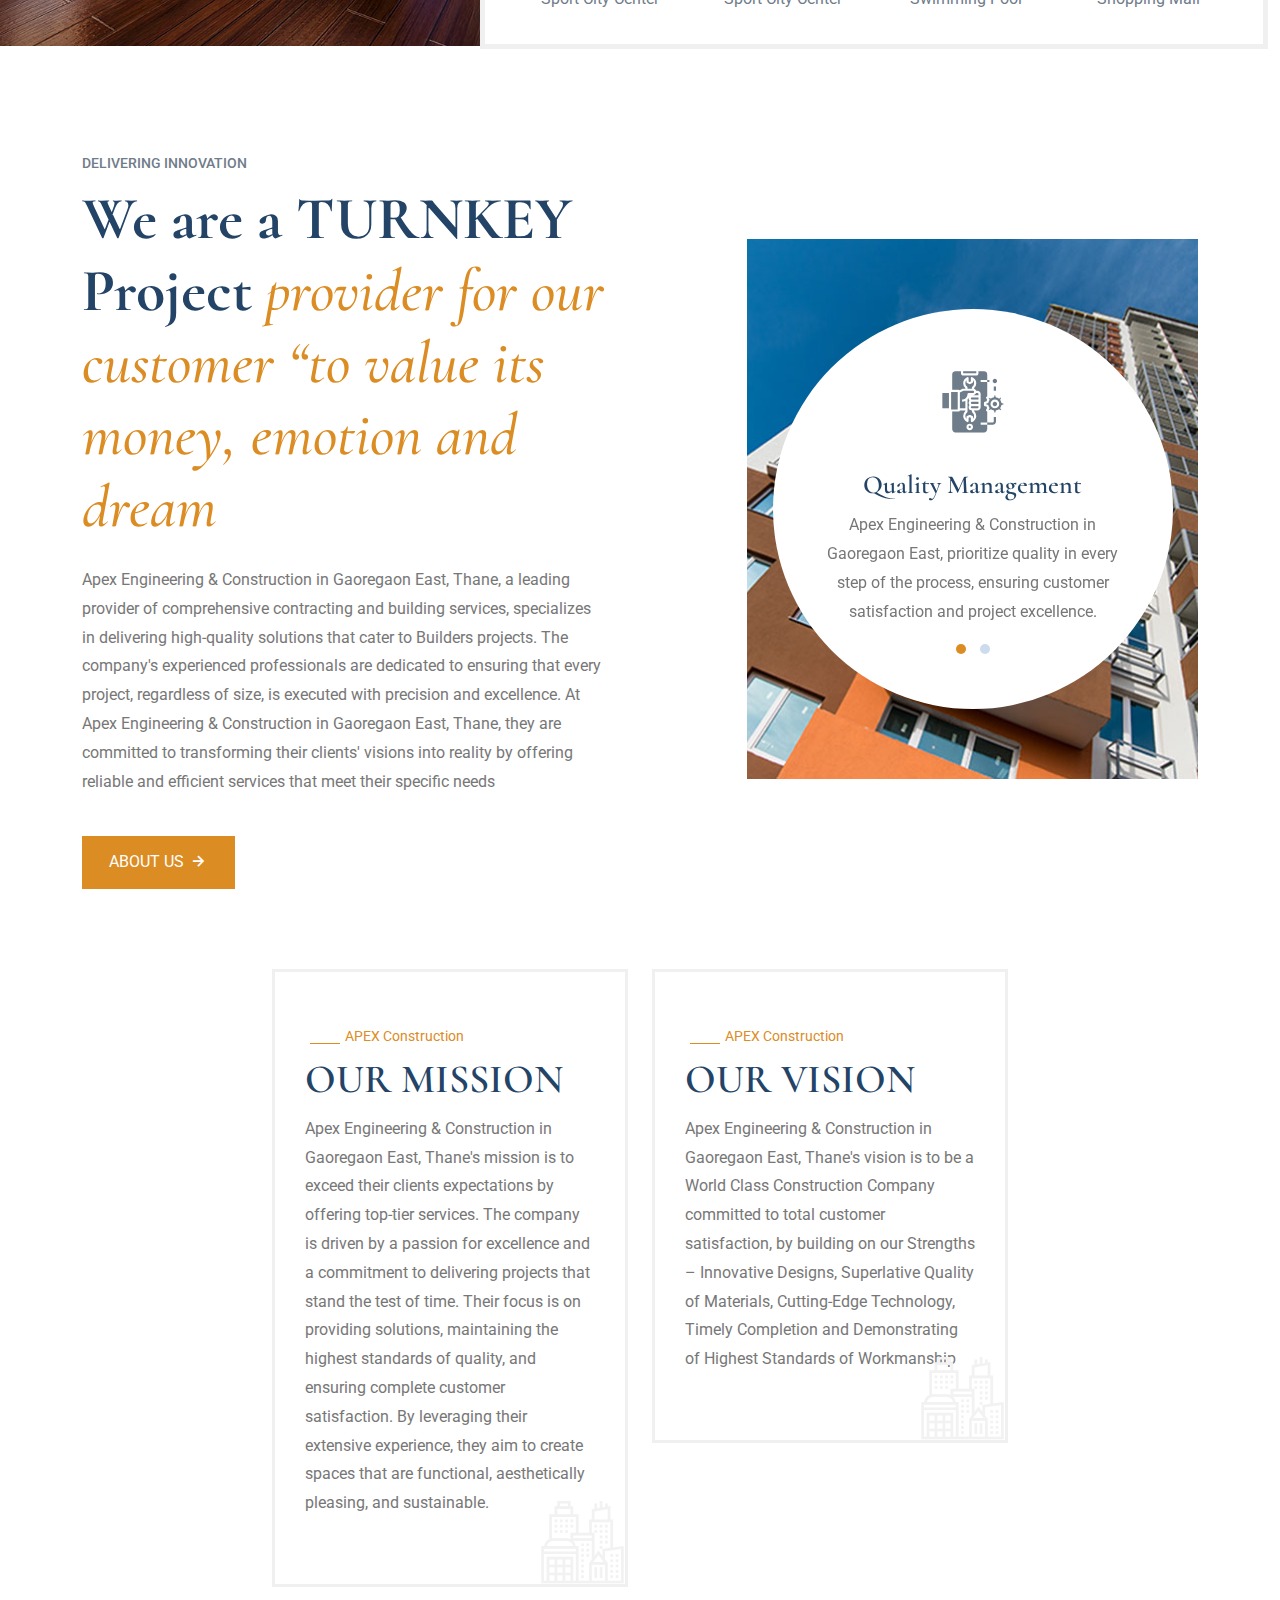
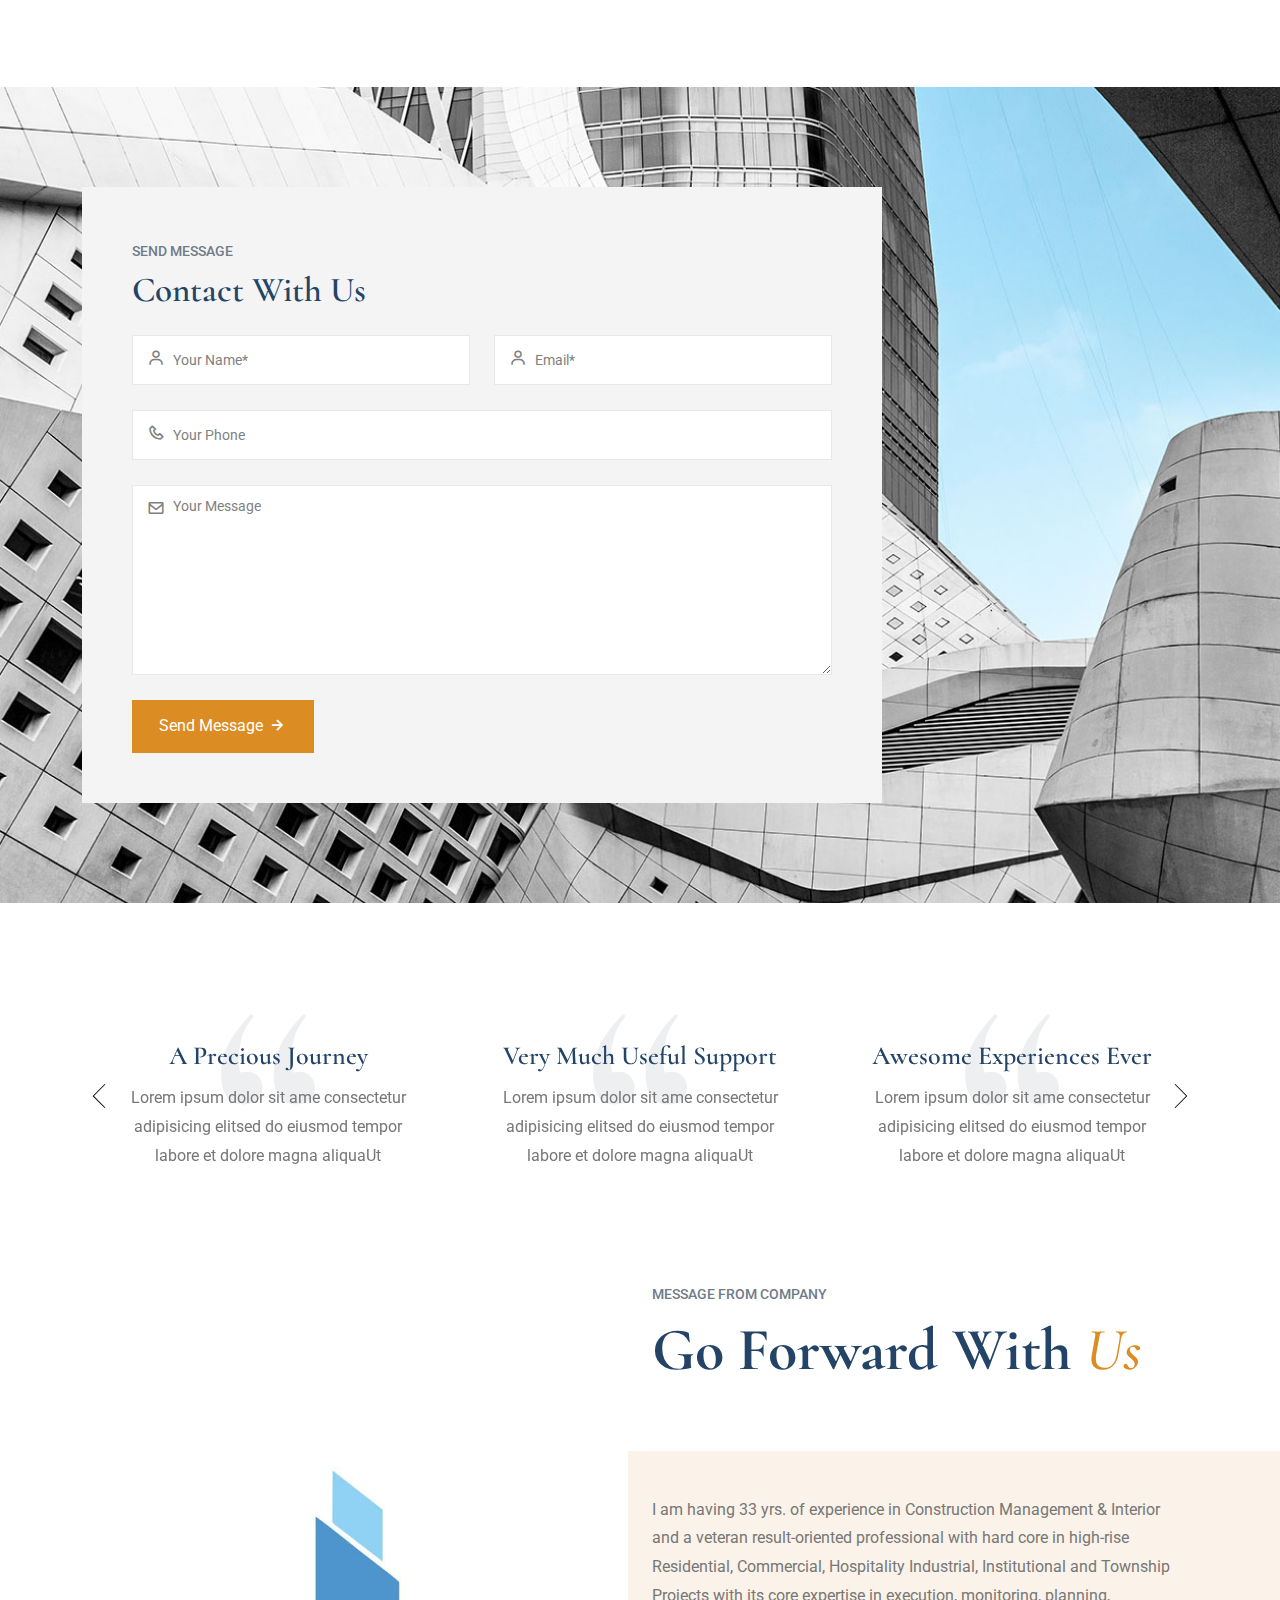
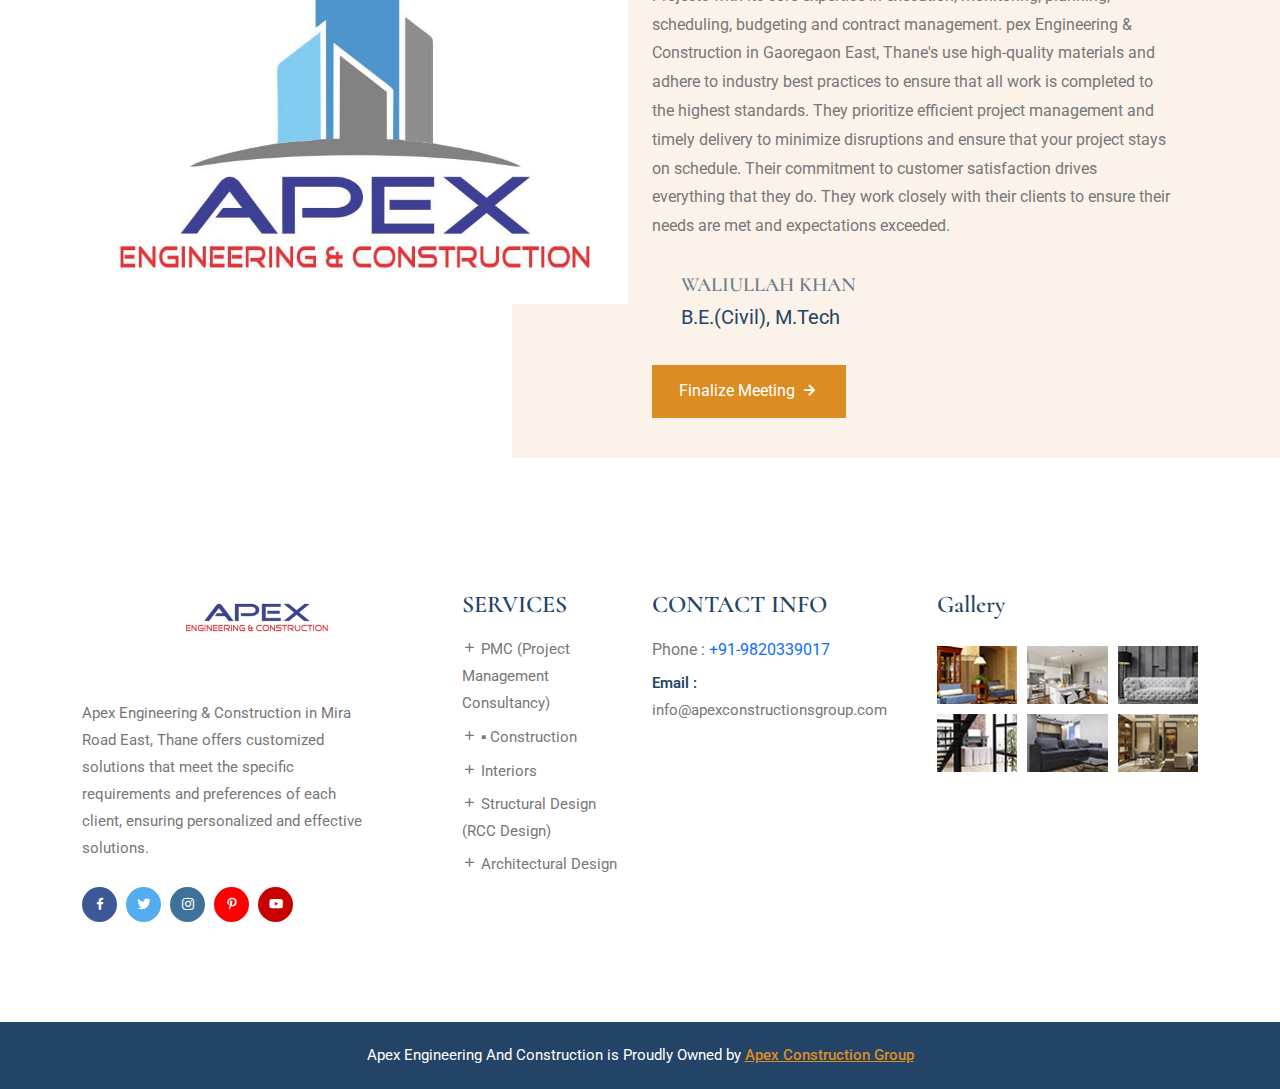
==== commit 7b966087: "fodbd" ====
--- a/index.html
+++ b/index.html
@@ -131,8 +131,8 @@
                         <div class="row align-items-center justify-content-center">
                             <div class="col-lg-5 col-xxl-6">
                                 <div class="home-slider-content">
-                                    <span>WALIULLAH KHAN-
-                                        B.E.(Civil), M.Tech. </span>
+                                    <!-- <span>WALIULLAH KHAN-
+                                        B.E.(Civil), M.Tech. </span> -->
                                     <h1>APEX <b>-Engineering and Construction work</b></h1>
                                     <p>Apex Engineering & Construction in Gaoregaon East, Thane offers customized solutions that meet the specific requirements and preferences of each client,
                                          ensuring personalized and effective solutions. They are highly skilled contractors and building professionals who bring a wealth of experience and dedication to every project. </p>
@@ -184,11 +184,11 @@
                     <div class="col-lg-3 col-sm-6">
                         <div class="service-card service-card-bg">
                             <i class='flaticon-bankrupt'></i>
-                            <a href="service-details.html">
+                            <a href="#">
                                 <h3>Tendering. </h3>
                             </a>
                             <p class="text-break">Lorem ipsum dolor sitameem adipiscing cnsectetur adisci- mod tur adipiscing</p>
-                            <a href="service-details.html" class="learn-more-btn">
+                            <a href="services.html" class="learn-more-btn">
                                 Learn More
                                 <i class='bx bx-right-arrow-alt'></i>
                             </a>
@@ -199,11 +199,11 @@
                     <div class="col-lg-3 col-sm-6">
                         <div class="service-card service-card-bg">
                             <i class='flaticon-time-management'></i>
-                            <a href="service-details.html">
+                            <a href="#">
                                 <h3>Structural Design (RCC Design)</h3>
                             </a>
                             <p class="text-break">Lorem ipsum dolor sitameem adipiscing cnsectetur adisci- mod tur adipiscing</p>
-                            <a href="service-details.html" class="learn-more-btn">
+                            <a href="services.html" class="learn-more-btn">
                                 Learn More
                                 <i class='bx bx-right-arrow-alt'></i>
                             </a>
@@ -213,11 +213,11 @@
                     <div class="col-lg-3 col-sm-6">
                         <div class="service-card service-card-bg">
                             <i class='flaticon-time-management'></i>
-                            <a href="service-details.html">
+                            <a href="#">
                                 <h3>Industrial Development</h3>
                             </a>
                             <p class="text-break">Lorem ipsum dolor sitameem adipiscing cnsectetur adisci- mod tur adipiscing</p>
-                            <a href="service-details.html" class="learn-more-btn">
+                            <a href="services.html" class="learn-more-btn">
                                 Learn More
                                 <i class='bx bx-right-arrow-alt'></i>
                             </a>
@@ -226,11 +226,11 @@
                     <div class="col-lg-3 col-sm-6">
                         <div class="service-card service-card-bg">
                             <i class='flaticon-time-management'></i>
-                            <a href="service-details.html">
+                            <a href="#">
                                 <h3>MEP (Mechanical, Electrical and Plumbing) </h3>
                             </a>
                             <p class="text-break">Lorem ipsum dolor sitameem adipiscing cnsectetur adisci- mod tur adipiscing</p>
-                            <a href="service-details.html" class="learn-more-btn">
+                            <a href="services.html" class="learn-more-btn">
                                 Learn More
                                 <i class='bx bx-right-arrow-alt'></i>
                             </a>
@@ -239,11 +239,11 @@
                     <div class="col-lg-3 col-sm-6">
                         <div class="service-card service-card-bg">
                             <i class='flaticon-time-management'></i>
-                            <a href="service-details.html">
+                            <a href="#">
                                 <h3>Interiors </h3>
                             </a>
                             <p class="text-break">Lorem ipsum dolor sitameem adipiscing cnsectetur adisci- mod tur adipiscing</p>
-                            <a href="service-details.html" class="learn-more-btn">
+                            <a href="services.html" class="learn-more-btn">
                                 Learn More
                                 <i class='bx bx-right-arrow-alt'></i>
                             </a>
@@ -252,11 +252,11 @@
                     <div class="col-lg-3 col-sm-6">
                         <div class="service-card service-card-bg">
                             <i class='flaticon-time-management'></i>
-                            <a href="service-details.html">
+                            <a href="#">
                                 <h3>Construction </h3>
                             </a>
                             <p class="text-break">Lorem ipsum dolor sitameem adipiscing cnsectetur adisci- mod tur adipiscing</p>
-                            <a href="service-details.html" class="learn-more-btn">
+                            <a href="services.html" class="learn-more-btn">
                                 Learn More
                                 <i class='bx bx-right-arrow-alt'></i>
                             </a>
@@ -265,11 +265,11 @@
                     <div class="col-lg-3 col-sm-6">
                         <div class="service-card service-card-bg">
                             <i class='flaticon-time-management'></i>
-                            <a href="service-details.html">
+                            <a href="#">
                                 <h3>PMC (Project Management Consultancy) Industrial Development</h3>
                             </a>
                             <p class="text-break">Lorem ipsum dolor sitameem adipiscing cnsectetur adisci- mod tur adipiscing</p>
-                            <a href="service-details.html" class="learn-more-btn">
+                            <a href="services.html" class="learn-more-btn">
                                 Learn More
                                 <i class='bx bx-right-arrow-alt'></i>
                             </a>
@@ -280,11 +280,11 @@
                     <div class="col-lg-3 col-sm-6">
                         <div class="service-card service-card-bg">
                             <i class='flaticon-house'></i>
-                            <a href="service-details.html">
+                            <a href="#">
                                 <h3>Institutional Development </h3>
                             </a>
                             <p class="text-break">Lorem ipsum dolor sitameem adipiscing cnsectetur adisci- mod tur adipiscing</p>
-                            <a href="service-details.html" class="learn-more-btn">
+                            <a href="services.html" class="learn-more-btn">
                                 Learn More
                                 <i class='bx bx-right-arrow-alt'></i>
                             </a>
@@ -306,11 +306,11 @@
             <div class="tab room-details-tab">
                 <ul class="tabs">
                     <li>
-                        <a href="service-details.html">Residential</a>
+                        <a href="#">Residential</a>
                     </li>
                     
                     <li>
-                        <a href="service-details.html">Commercial</a>
+                        <a href="#">Commercial</a>
                     </li>
 
                   
@@ -323,11 +323,11 @@
                         <div class="row justify-content-center">
                             <div class="col-lg-4 col-md-6">
                                 <div class="room-details-card">
-                                    <a href="property-details.html">
+                                    <a href="services.html">
                                         <img src="assets/img/room-details/3.jpg" alt="Images">
                                     </a>
                                     <div class="content">
-                                        <a href="property-details.html"><h3>Multistoried High-rise & Low-rise
+                                        <a href="services.html"><h3>Multistoried High-rise & Low-rise
                                             Buildings</h3></a> 
                                         <p>
                                             Lorem ipsum dolor sit ame consectetur adipisicing elit, sed do eiusmod tempor 
@@ -339,11 +339,11 @@
 
                             <div class="col-lg-4 col-md-6">
                                 <div class="room-details-card">
-                                    <a href="property-details.html">
+                                    <a href="services.html">
                                         <img src="assets/img/room-details/1.jpg" alt="Images">
                                     </a>
                                     <div class="content">
-                                        <a href="property-details.html"><h3>Bungalows</h3></a> 
+                                        <a href="services.html"><h3>Bungalows</h3></a> 
                                         <p>
                                             Lorem ipsum dolor sit ame consectetur adipisicing elit, sed do eiusmod tempor 
                                             incididunt ut labore et dolore magna aliquaUt enim ad minim veniaquis 
@@ -360,11 +360,11 @@
                         <div class="row justify-content-center">
                             <div class="col-lg-4 col-md-6">
                                 <div class="room-details-card">
-                                    <a href="property-details.html">
+                                    <a href="services.html">
                                         <img src="assets/images/mall.jpg" alt="Images">
                                     </a>
                                     <div class="content">
-                                        <a href="property-details.html"><h3>Malls</h3></a> 
+                                        <a href="services.html"><h3>Malls</h3></a> 
                                         <p>
                                             Lorem ipsum dolor sit ame consectetur adipisicing elit, sed do eiusmod tempor 
                                             incididunt ut labore et dolore magna aliquaUt enim ad minim veniaquis 
@@ -375,11 +375,11 @@
 
                             <div class="col-lg-4 col-md-6">
                                 <div class="room-details-card">
-                                    <a href="property-details.html">
+                                    <a href="services.html">
                                         <img src="assets/images/multistored.webp" alt="Images">
                                     </a>
                                     <div class="content">
-                                        <a href="property-details.html"><h3>Official Multistoried Building</h3></a> 
+                                        <a href="services.html"><h3>Official Multistoried Building</h3></a> 
                                         <p>
                                             Lorem ipsum dolor sit ame consectetur adipisicing elit, sed do eiusmod tempor 
                                             incididunt ut labore et dolore magna aliquaUt enim ad minim veniaquis 
@@ -390,11 +390,11 @@
 
                             <div class="col-lg-4 col-md-6  ">
                                 <div class="room-details-card">
-                                    <a href="property-details.html">
+                                    <a href="services.html">
                                         <img src="assets/img/room-details/3.jpg" alt="Images">
                                     </a>
                                     <div class="content">
-                                        <a href="property-details.html"><h3>Hospitality Projects</h3></a> 
+                                        <a href="services.html"><h3>Hospitality Projects</h3></a> 
                                         <p>
                                             Lorem ipsum dolor sit ame consectetur adipisicing elit, sed do eiusmod tempor 
                                             incididunt ut labore et dolore magna aliquaUt enim ad minim veniaquis 
@@ -409,11 +409,11 @@
                         <div class="row justify-content-center">
                             <div class="col-lg-4 col-md-6">
                                 <div class="room-details-card">
-                                    <a href="property-details.html">
+                                    <a href="services.html">
                                         <img src="assets/img/room-details/1.jpg" alt="Images">
                                     </a>
                                     <div class="content">
-                                        <a href="property-details.html"><h3>03. WALLS</h3></a> 
+                                        <a href="services.html"><h3>03. WALLS</h3></a> 
                                         <p>
                                             Lorem ipsum dolor sit ame consectetur adipisicing elit, sed do eiusmod tempor 
                                             incididunt ut labore et dolore magna aliquaUt enim ad minim veniaquis 
@@ -424,11 +424,11 @@
 
                             <div class="col-lg-4 col-md-6">
                                 <div class="room-details-card">
-                                    <a href="property-details.html">
+                                    <a href="services.html">
                                         <img src="assets/img/room-details/2.jpg" alt="Images">
                                     </a>
                                     <div class="content">
-                                        <a href="property-details.html"><h3>03. WALLS</h3></a> 
+                                        <a href="services.html"><h3>03. WALLS</h3></a> 
                                         <p>
                                             Lorem ipsum dolor sit ame consectetur adipisicing elit, sed do eiusmod tempor 
                                             incididunt ut labore et dolore magna aliquaUt enim ad minim veniaquis 
@@ -439,11 +439,11 @@
 
                             <div class="col-lg-4 col-md-6  ">
                                 <div class="room-details-card">
-                                    <a href="property-details.html">
+                                    <a href="services.html">
                                         <img src="assets/img/room-details/3.jpg" alt="Images">
                                     </a>
                                     <div class="content">
-                                        <a href="property-details.html"><h3>03. WALLS</h3></a> 
+                                        <a href="services.html"><h3>03. WALLS</h3></a> 
                                         <p>
                                             Lorem ipsum dolor sit ame consectetur adipisicing elit, sed do eiusmod tempor 
                                             incididunt ut labore et dolore magna aliquaUt enim ad minim veniaquis 
@@ -458,11 +458,11 @@
                         <div class="row justify-content-center">
                             <div class="col-lg-4 col-md-6">
                                 <div class="room-details-card">
-                                    <a href="property-details.html">
+                                    <a href="services.html">
                                         <img src="assets/img/room-details/1.jpg" alt="Images">
                                     </a>
                                     <div class="content">
-                                        <a href="property-details.html"><h3>04. KITCHEN FAUCET</h3></a> 
+                                        <a href="services.html"><h3>04. KITCHEN FAUCET</h3></a> 
                                         <p>
                                             Lorem ipsum dolor sit ame consectetur adipisicing elit, sed do eiusmod tempor 
                                             incididunt ut labore et dolore magna aliquaUt enim ad minim veniaquis 
@@ -473,11 +473,11 @@
 
                             <div class="col-lg-4 col-md-6">
                                 <div class="room-details-card">
-                                    <a href="property-details.html">
+                                    <a href="services.html">
                                         <img src="assets/img/room-details/3.jpg" alt="Images">
                                     </a>
                                     <div class="content">
-                                        <a href="property-details.html"><h3>04. KITCHEN FAUCET</h3></a> 
+                                        <a href="services.html"><h3>04. KITCHEN FAUCET</h3></a> 
                                         <p>
                                             Lorem ipsum dolor sit ame consectetur adipisicing elit, sed do eiusmod tempor 
                                             incididunt ut labore et dolore magna aliquaUt enim ad minim veniaquis 
@@ -488,11 +488,11 @@
 
                             <div class="col-lg-4 col-md-6  ">
                                 <div class="room-details-card">
-                                    <a href="property-details.html">
+                                    <a href="services.html">
                                         <img src="assets/img/room-details/2.jpg" alt="Images">
                                     </a>
                                     <div class="content">
-                                        <a href="property-details.html"><h3>04. KITCHEN FAUCET</h3></a> 
+                                        <a href="services.html"><h3>04. KITCHEN FAUCET</h3></a> 
                                         <p>
                                             Lorem ipsum dolor sit ame consectetur adipisicing elit, sed do eiusmod tempor 
                                             incididunt ut labore et dolore magna aliquaUt enim ad minim veniaquis 
@@ -507,11 +507,11 @@
                         <div class="row justify-content-center">
                             <div class="col-lg-4 col-md-6">
                                 <div class="room-details-card">
-                                    <a href="property-details.html">
+                                    <a href="services.html">
                                         <img src="assets/img/room-details/1.jpg" alt="Images">
                                     </a>
                                     <div class="content">
-                                        <a href="property-details.html"><h3>05. KITCHEN APPLIANCES</h3></a> 
+                                        <a href="services.html"><h3>05. KITCHEN APPLIANCES</h3></a> 
                                         <p>
                                             Lorem ipsum dolor sit ame consectetur adipisicing elit, sed do eiusmod tempor 
                                             incididunt ut labore et dolore magna aliquaUt enim ad minim veniaquis 
@@ -522,11 +522,11 @@
 
                             <div class="col-lg-4 col-md-6">
                                 <div class="room-details-card">
-                                    <a href="property-details.html">
+                                    <a href="services.html">
                                         <img src="assets/img/room-details/2.jpg" alt="Images">
                                     </a>
                                     <div class="content">
-                                        <a href="property-details.html"><h3>05. KITCHEN APPLIANCES</h3></a> 
+                                        <a href="services.html"><h3>05. KITCHEN APPLIANCES</h3></a> 
                                         <p>
                                             Lorem ipsum dolor sit ame consectetur adipisicing elit, sed do eiusmod tempor 
                                             incididunt ut labore et dolore magna aliquaUt enim ad minim veniaquis 
@@ -537,11 +537,11 @@
 
                             <div class="col-lg-4 col-md-6  ">
                                 <div class="room-details-card">
-                                    <a href="property-details.html">
+                                    <a href="services.html">
                                         <img src="assets/img/room-details/3.jpg" alt="Images">
                                     </a>
                                     <div class="content">
-                                        <a href="property-details.html"><h3>05. KITCHEN APPLIANCES</h3></a> 
+                                        <a href="services.html"><h3>05. KITCHEN APPLIANCES</h3></a> 
                                         <p>
                                             Lorem ipsum dolor sit ame consectetur adipisicing elit, sed do eiusmod tempor 
                                             incididunt ut labore et dolore magna aliquaUt enim ad minim veniaquis 
@@ -583,7 +583,7 @@
             </ul>
 
             <div class="project-card-btn">
-                <a href="property-details.html" class="default-btn default-bg-buttercup">View Details <i class='bx bx-right-arrow-alt'></i></a>
+                <a href="services.html" class="default-btn default-bg-buttercup">View Details <i class='bx bx-right-arrow-alt'></i></a>
                 <a href="contact.html" class="default-btn default-regal-blue active">Download Brochure <i class='bx bx-right-arrow-alt'></i></a>
             </div>
         </div>
@@ -608,17 +608,17 @@
                 <div class="col-lg-4 col-md-6">
                     <div class="single-property">
                         <div class="images">
-                            <a href="project-details.html">
+                            <a href="projects.html">
                                 <img src="assets/img/property/1.jpg" alt="Images">
                             </a>
                             <div class="property-content">
                                 <span>DEVELOPED</span>
-                                <a href="project-details.html">
+                                <a href="projects.html">
                                     <h3>Project executed with TERRAFORM REALTY (Everest Developers)
                                         at Everest Word KOLSHET Road</h3>
                                 </a>
                                 <p>Apex Engineering & Construction in Gaoregaon East,executed  with TERRAFORM REALTY (Everest Developers) at Everest Word KOLSHET Road</p>
-                                <a href="project-details.html" class="learn-more-btn">
+                                <a href="projects.html" class="learn-more-btn">
                                     <i class='bx bx-right-arrow-alt'></i>
                                     Learn More
                                 </a>
@@ -630,16 +630,16 @@
                 <div class="col-lg-4 col-md-6">
                     <div class="single-property">
                         <div class="images">
-                            <a href="project-details.html">
+                            <a href="projects.html">
                                 <img src="assets/images/hiranandini.jpg" alt="Images">
                             </a>
                             <div class="property-content">
                                 <span>FINISHED</span>
-                                <a href="project-details.html">
+                                <a href="projects.html">
                                     <h3>RODAS Enclave at HIRANANDANI ESTATE Godbandar Road </h3>
                                 </a>
                                 <p>Apex Engineering & Construction in Gaoregaon East, Discover the epitome of luxury at RODAS Enclave, a prestigious residential enclave within the renowned Hiranandani Estate on Godbandar Road.</p>
-                                <a href="project-details.html" class="learn-more-btn">
+                                <a href="projects.html" class="learn-more-btn">
                                     <i class='bx bx-right-arrow-alt'></i>
                                     Learn More
                                 </a>
@@ -651,16 +651,16 @@
                 <div class="col-lg-4 col-md-6  ">
                     <div class="single-property">
                         <div class="images">
-                            <a href="project-details.html">
+                            <a href="projects.html">
                                 <img src="assets/images/grand hyat.png" alt="Images">
                             </a>
                             <div class="property-content">
                                 <span>IN PROGRESS</span>
-                                <a href="project-details.html">
+                                <a href="projects.html">
                                     <h3>GRAND HYYAT HOTEL GOA BANQUITE HALL</h3>
                                 </a>
                                 <p>Apex Engineering & Construction in Gaoregaon East, Developed a Banquet hall to Celebrate life's special moments at the Grand Hyatt Goa's opulent banquet hall.</p>
-                                <a href="project-details.html" class="learn-more-btn">
+                                <a href="projects.html" class="learn-more-btn">
                                     <i class='bx bx-right-arrow-alt'></i>
                                     Learn More
                                 </a>
@@ -685,7 +685,7 @@
                 <div class="row align-items-center justify-content-center">
                     <div class="col-lg-5 ps-0">
                         <div class="property-img">
-                            <a href="property-details.html">
+                            <a href="services.html">
                                 <img src="assets/img/property/p-1.jpg" alt="Images">
                             </a>
                         </div>
@@ -696,7 +696,7 @@
                             <div class="section-title">
                                 <span>INHABITATION house</span>
                                 <h2>
-                                    <a href="property-details.html">
+                                    <a href="services.html">
                                         Minimalism In Style
                                         <b>Your Property</b>
                                     </a>
@@ -816,7 +816,7 @@
                     <div class="col-lg-4 col-md-6">
                         <div class="efficiency-card">
                             <span>APEX Construction</span>
-                            <a href="service-details.html">
+                            <a href="#">
                                 <h1>OUR MISSION</h1>
                             </a>
                             <p>Apex Engineering & Construction in Gaoregaon East, Thane's mission is to exceed their clients expectations 
@@ -832,7 +832,7 @@
                     <div class="col-lg-4 col-md-6">
                         <div class="efficiency-card">
                             <span>APEX Construction</span>
-                            <a href="service-details.html">
+                            <a href="#">
                                 <h1>OUR VISION</h1>
                             </a>
                             <p>Apex Engineering & Construction in Gaoregaon East, Thane's vision is to be a World Class Construction Company
@@ -1131,7 +1131,7 @@
             <div class="footer-bottom">
                 <div class="container">
                     <div class="bottom-text">
-                        <p>Apex Engineering And Construction is Proudly Owned by <a href="#" target="_blank">Walliullah Khan</a></p>
+                        <p>Apex Engineering And Construction is Proudly Owned by <a href="#" target="_blank">Apex Construction Group</a></p>
                     </div>
                 </div>
             </div>
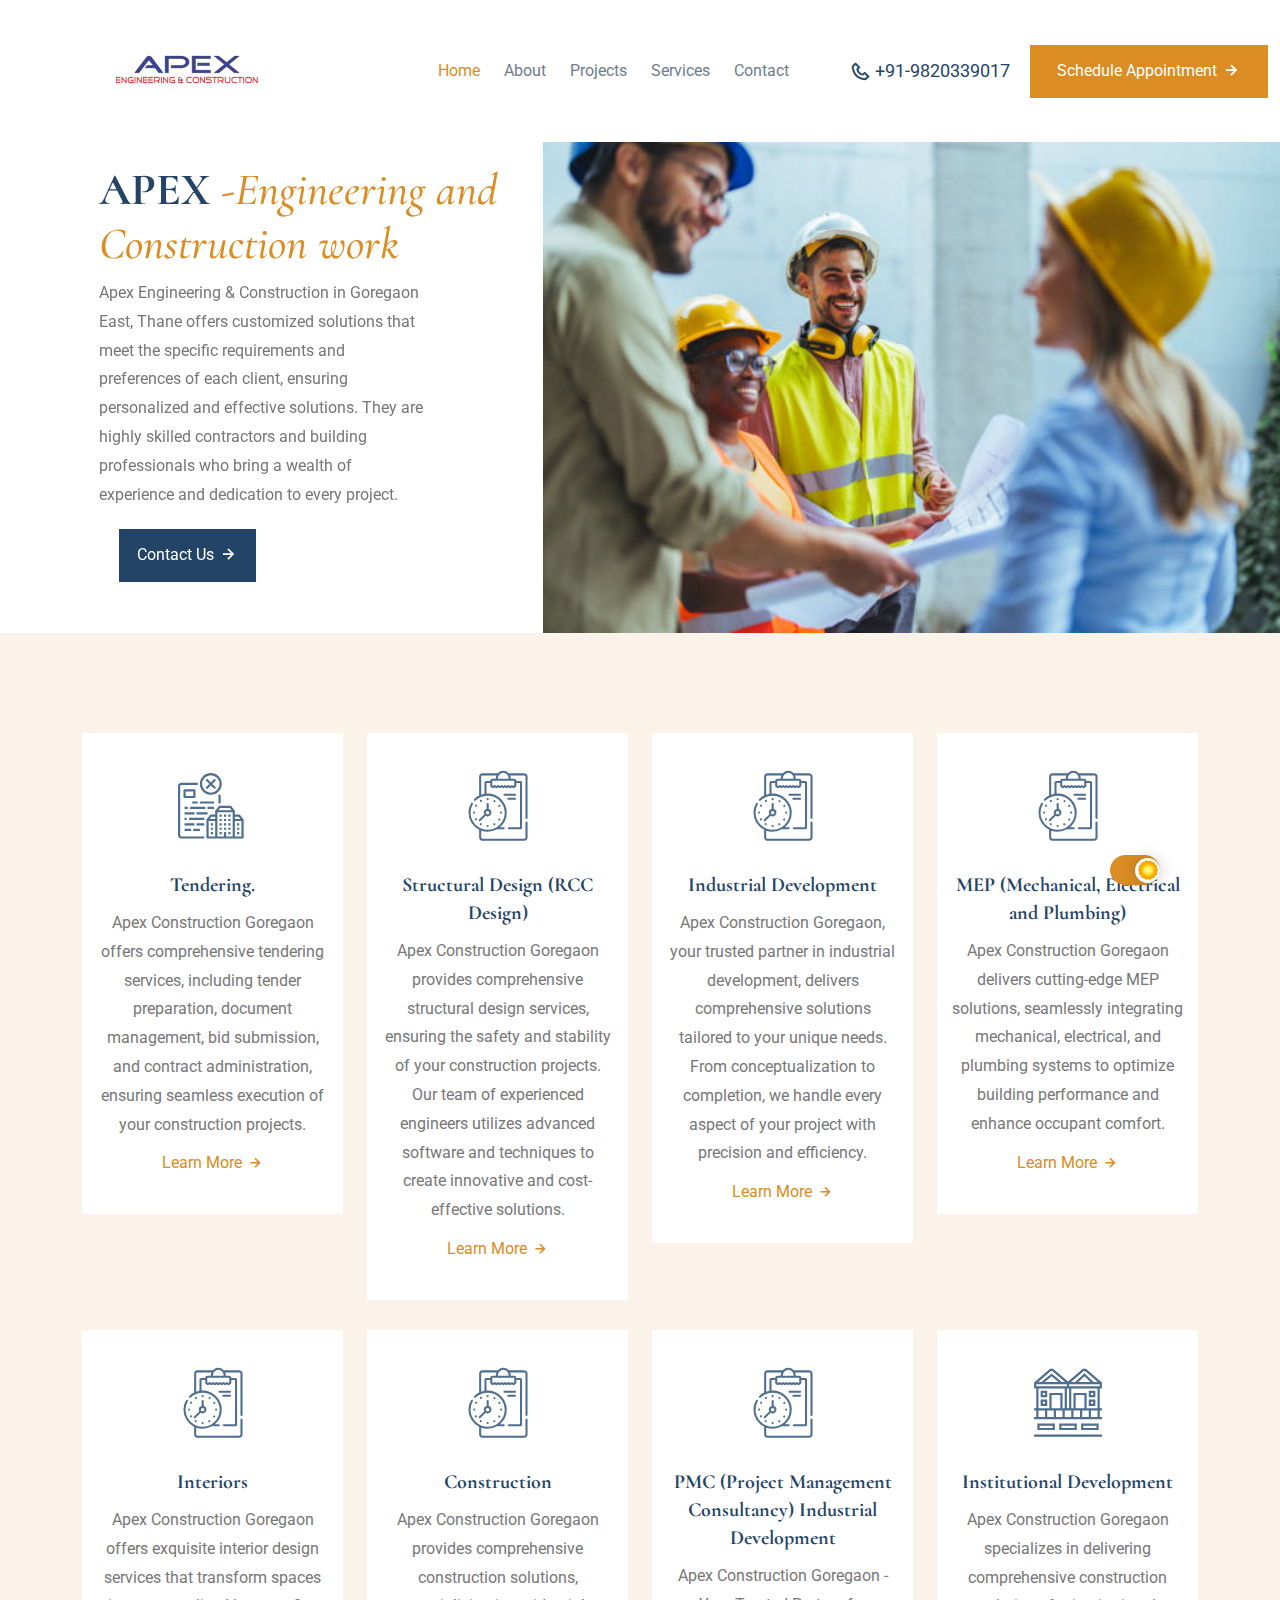
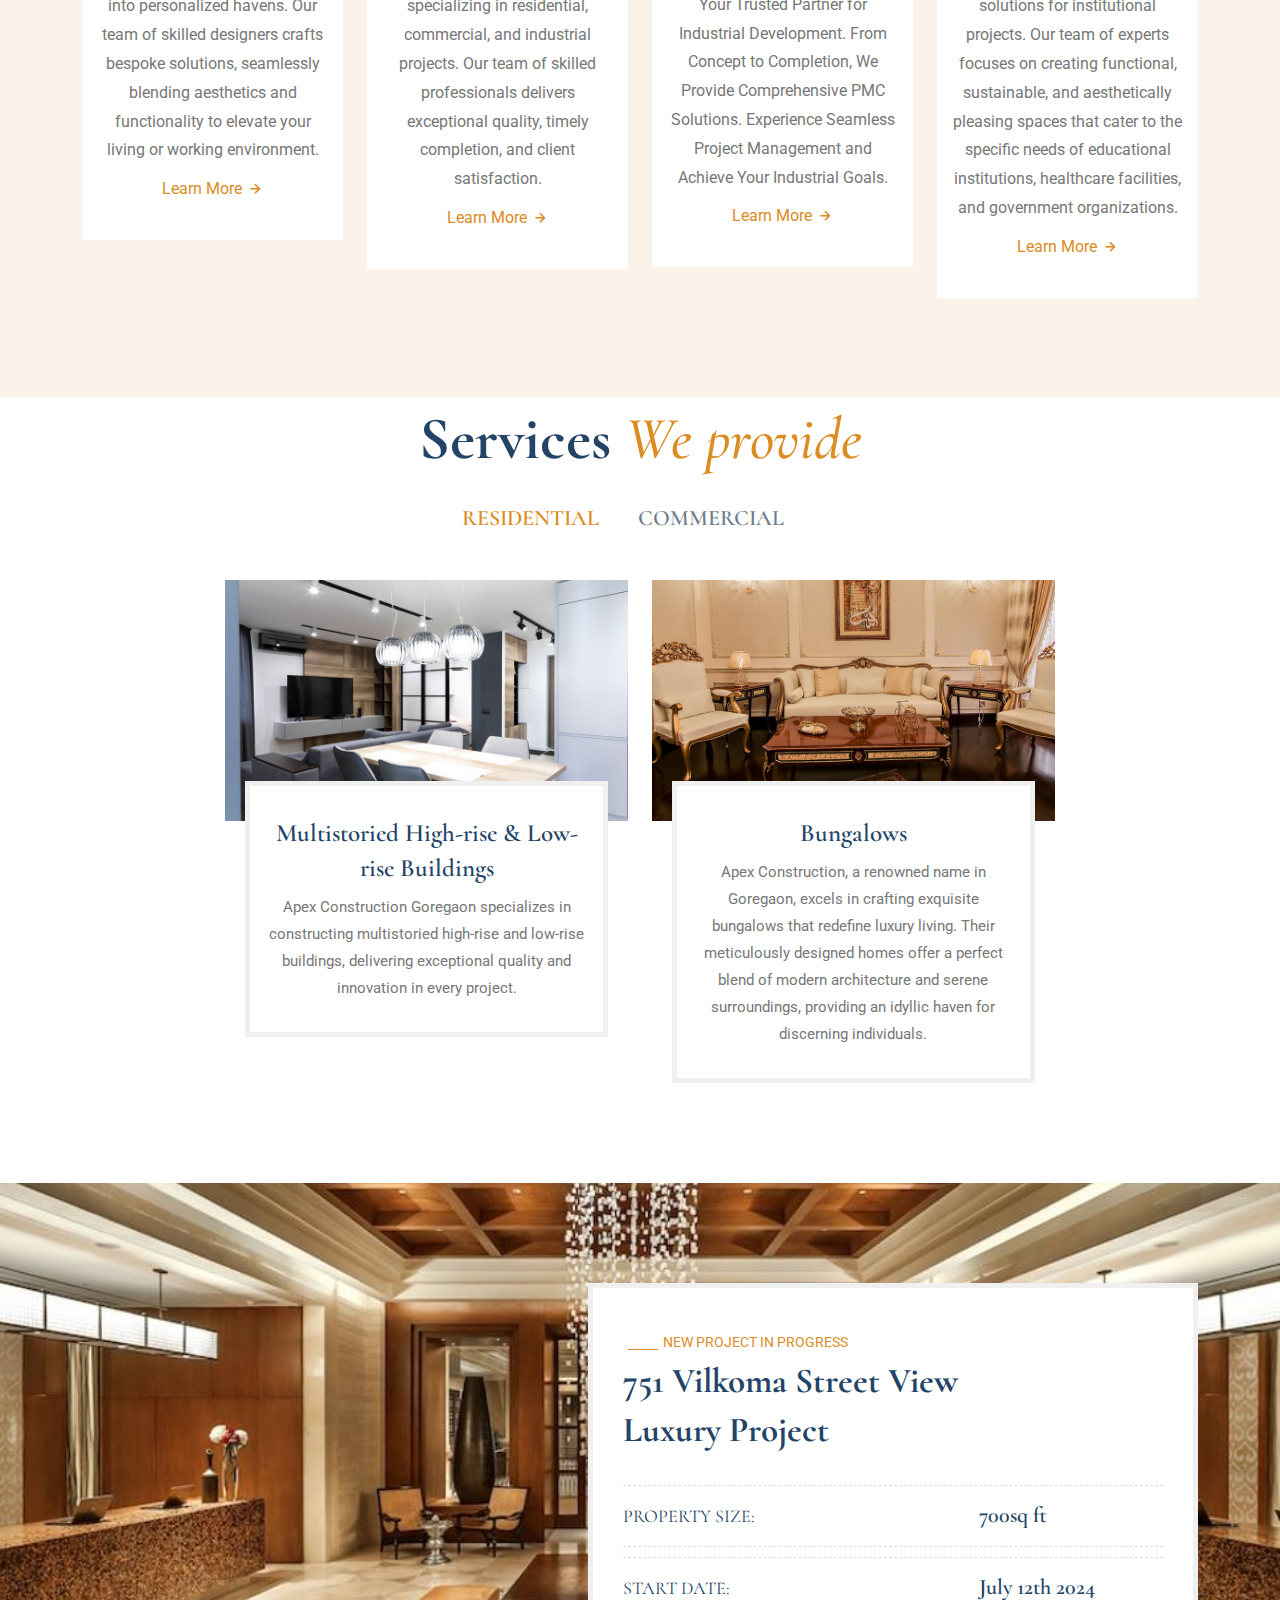
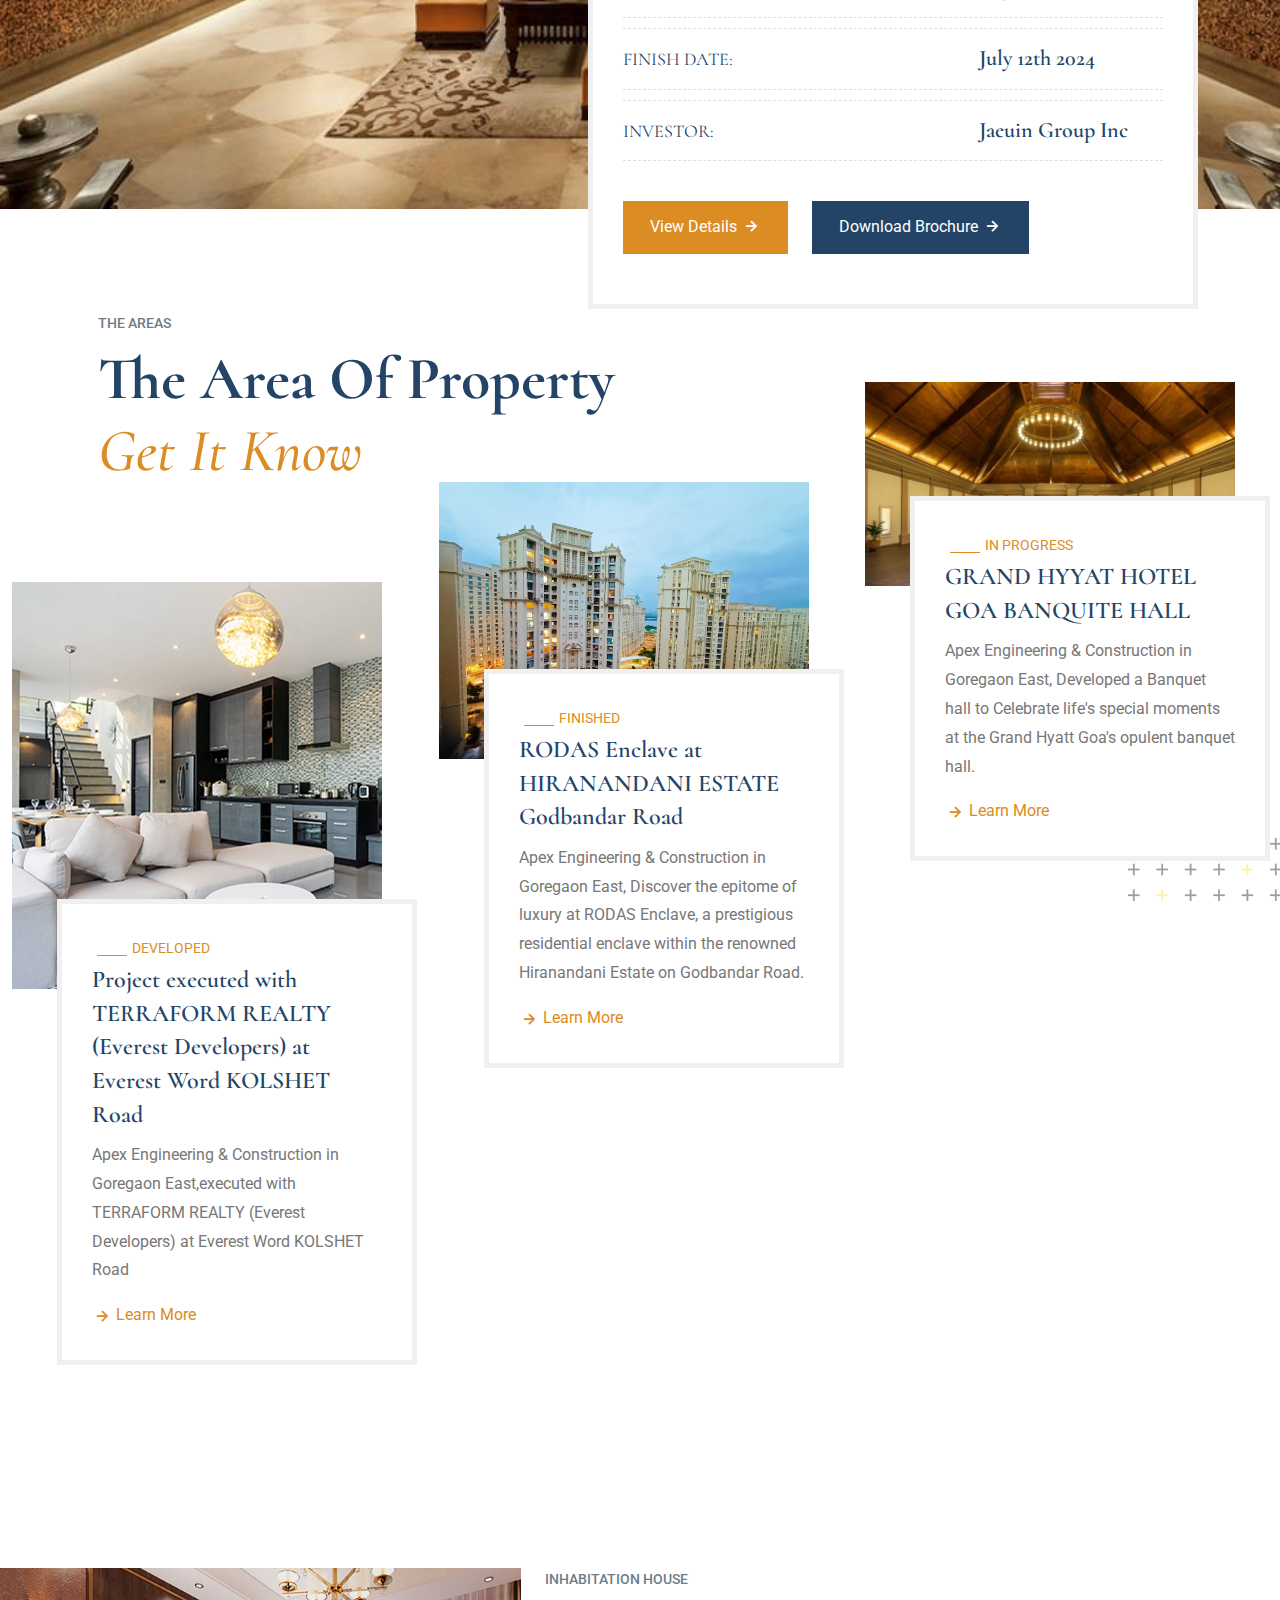
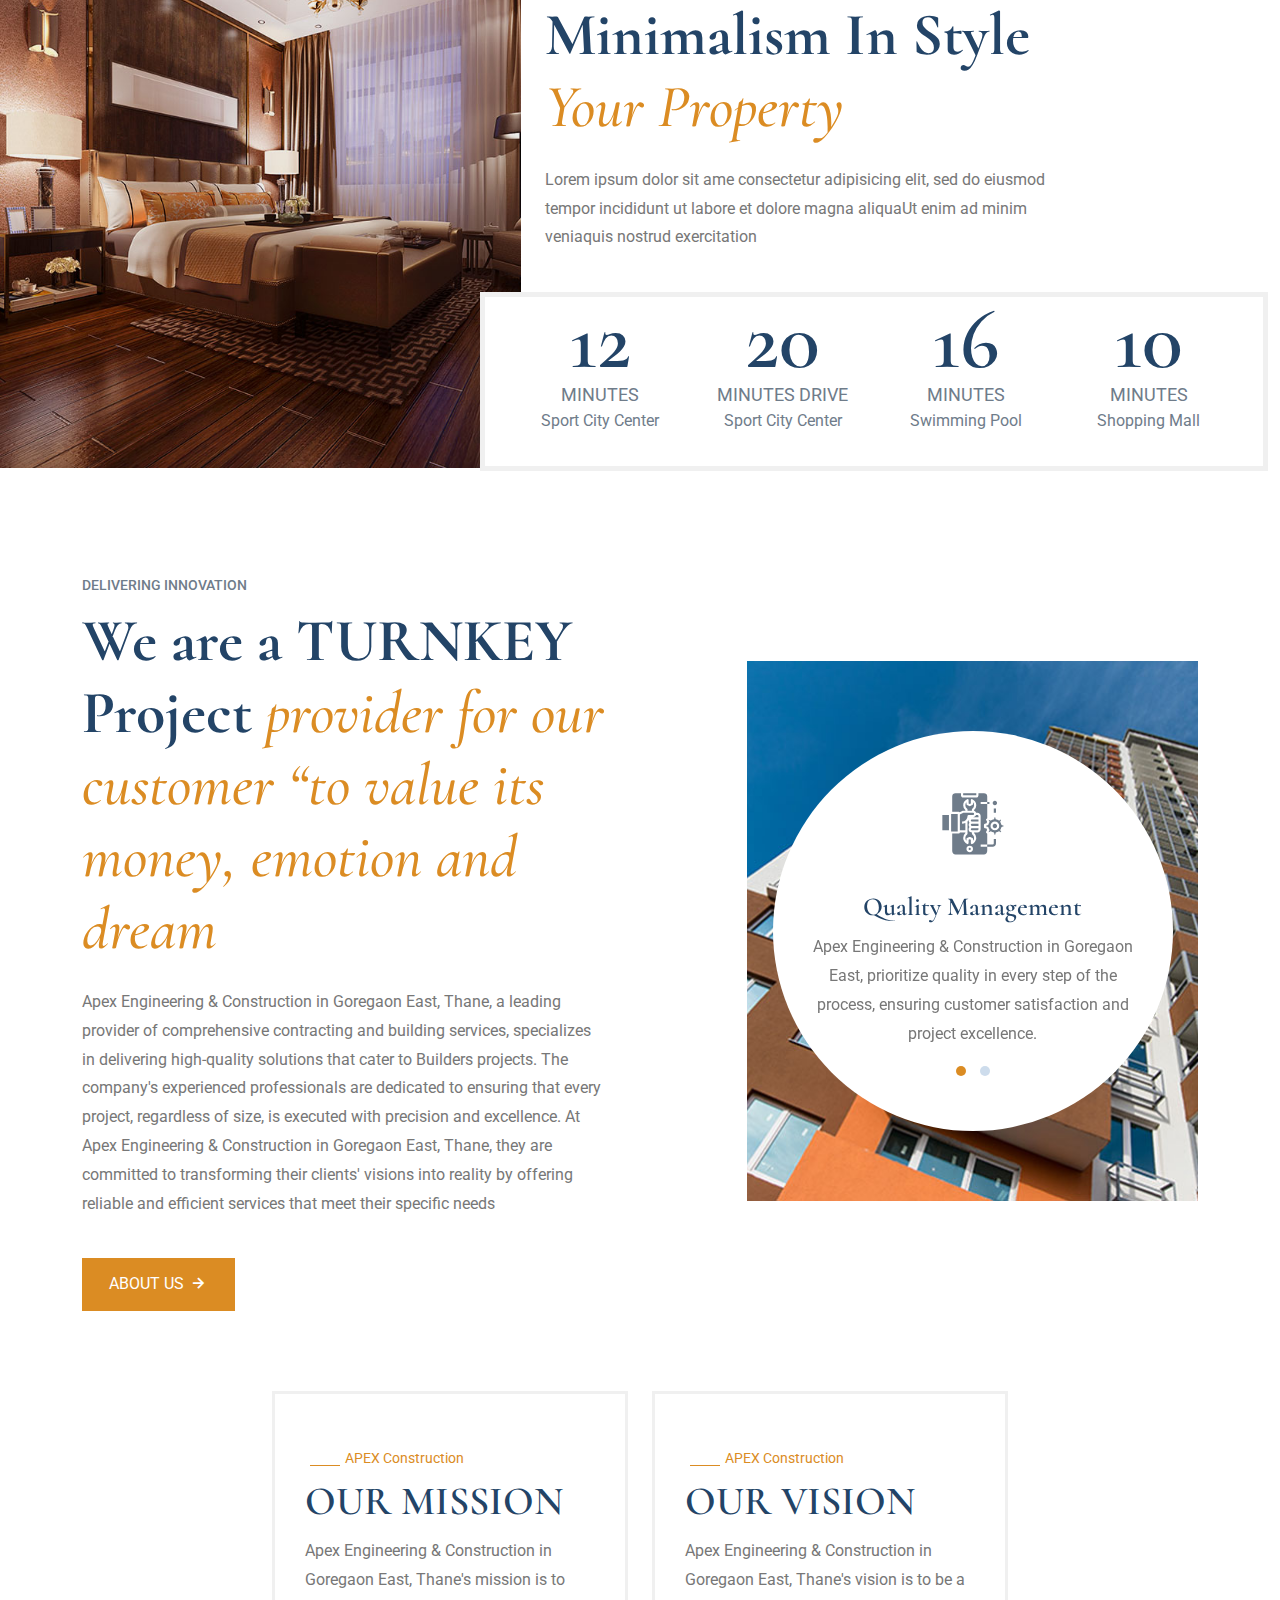
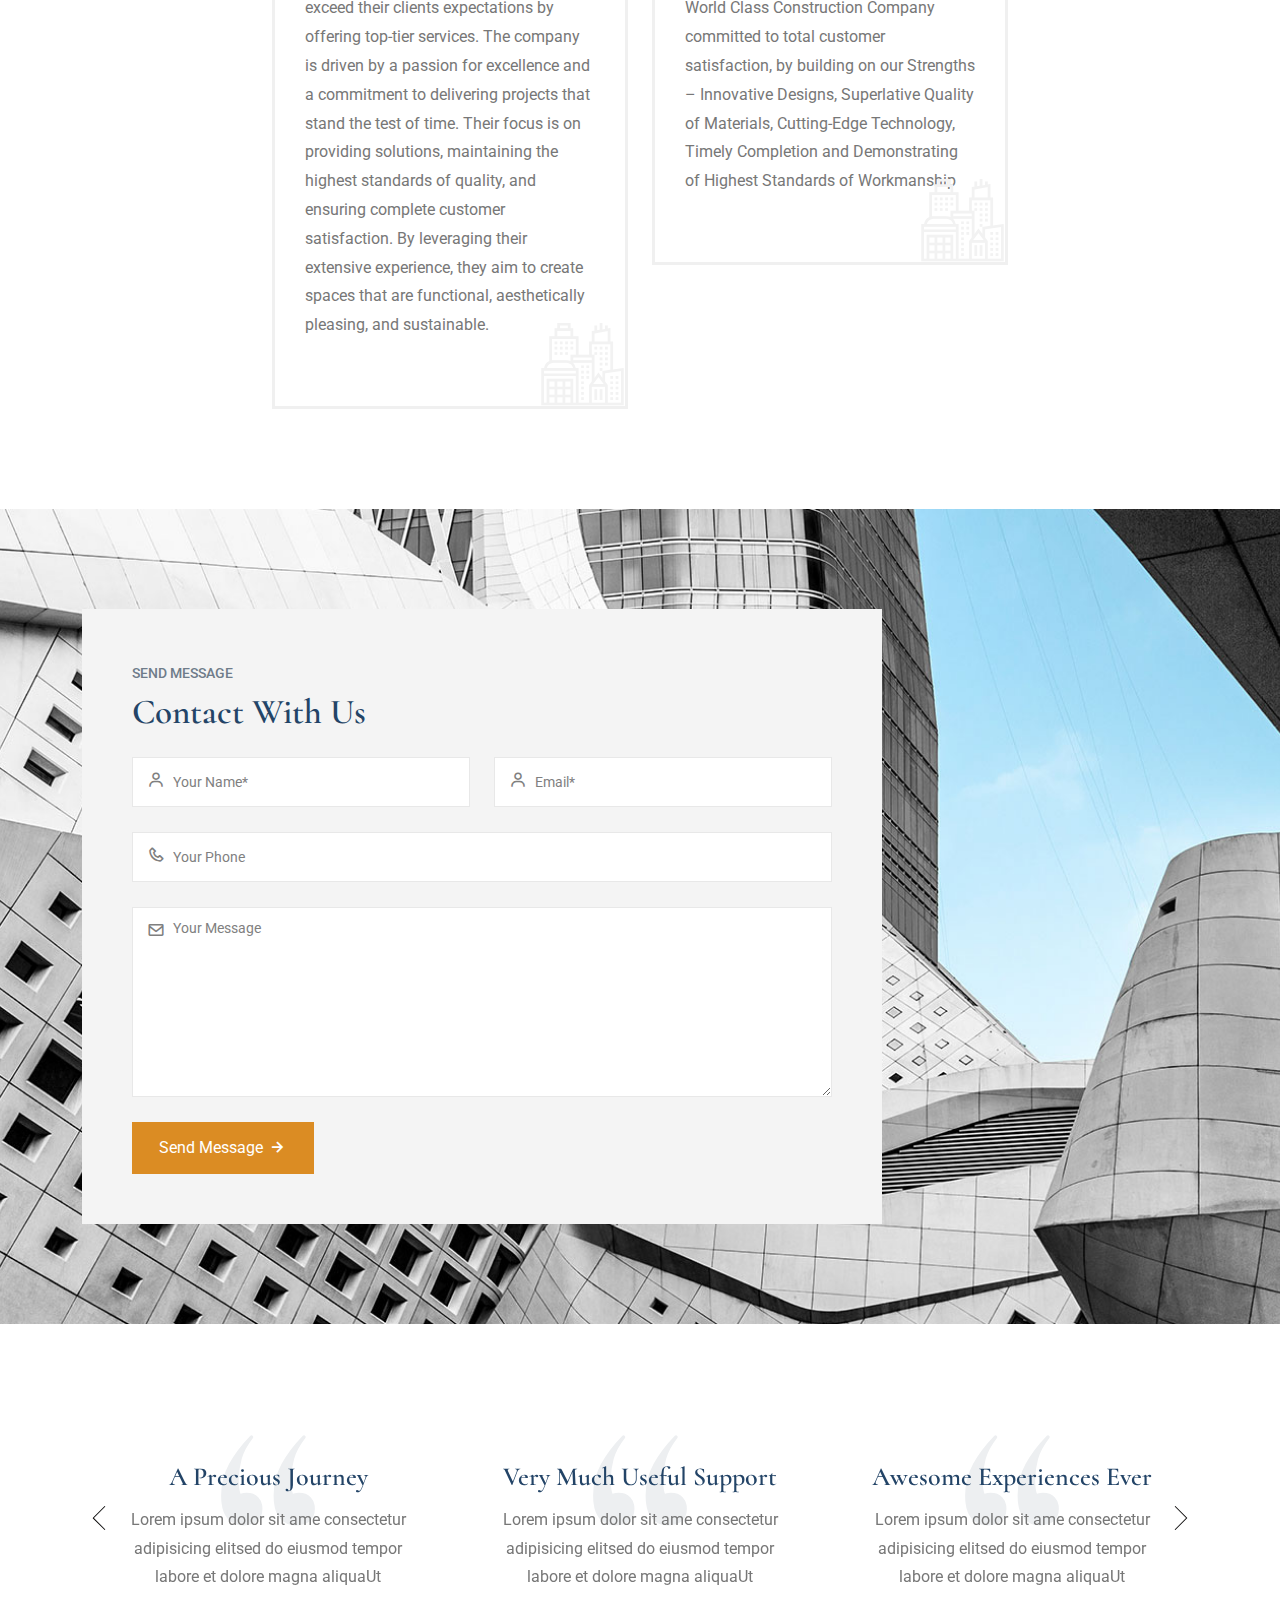
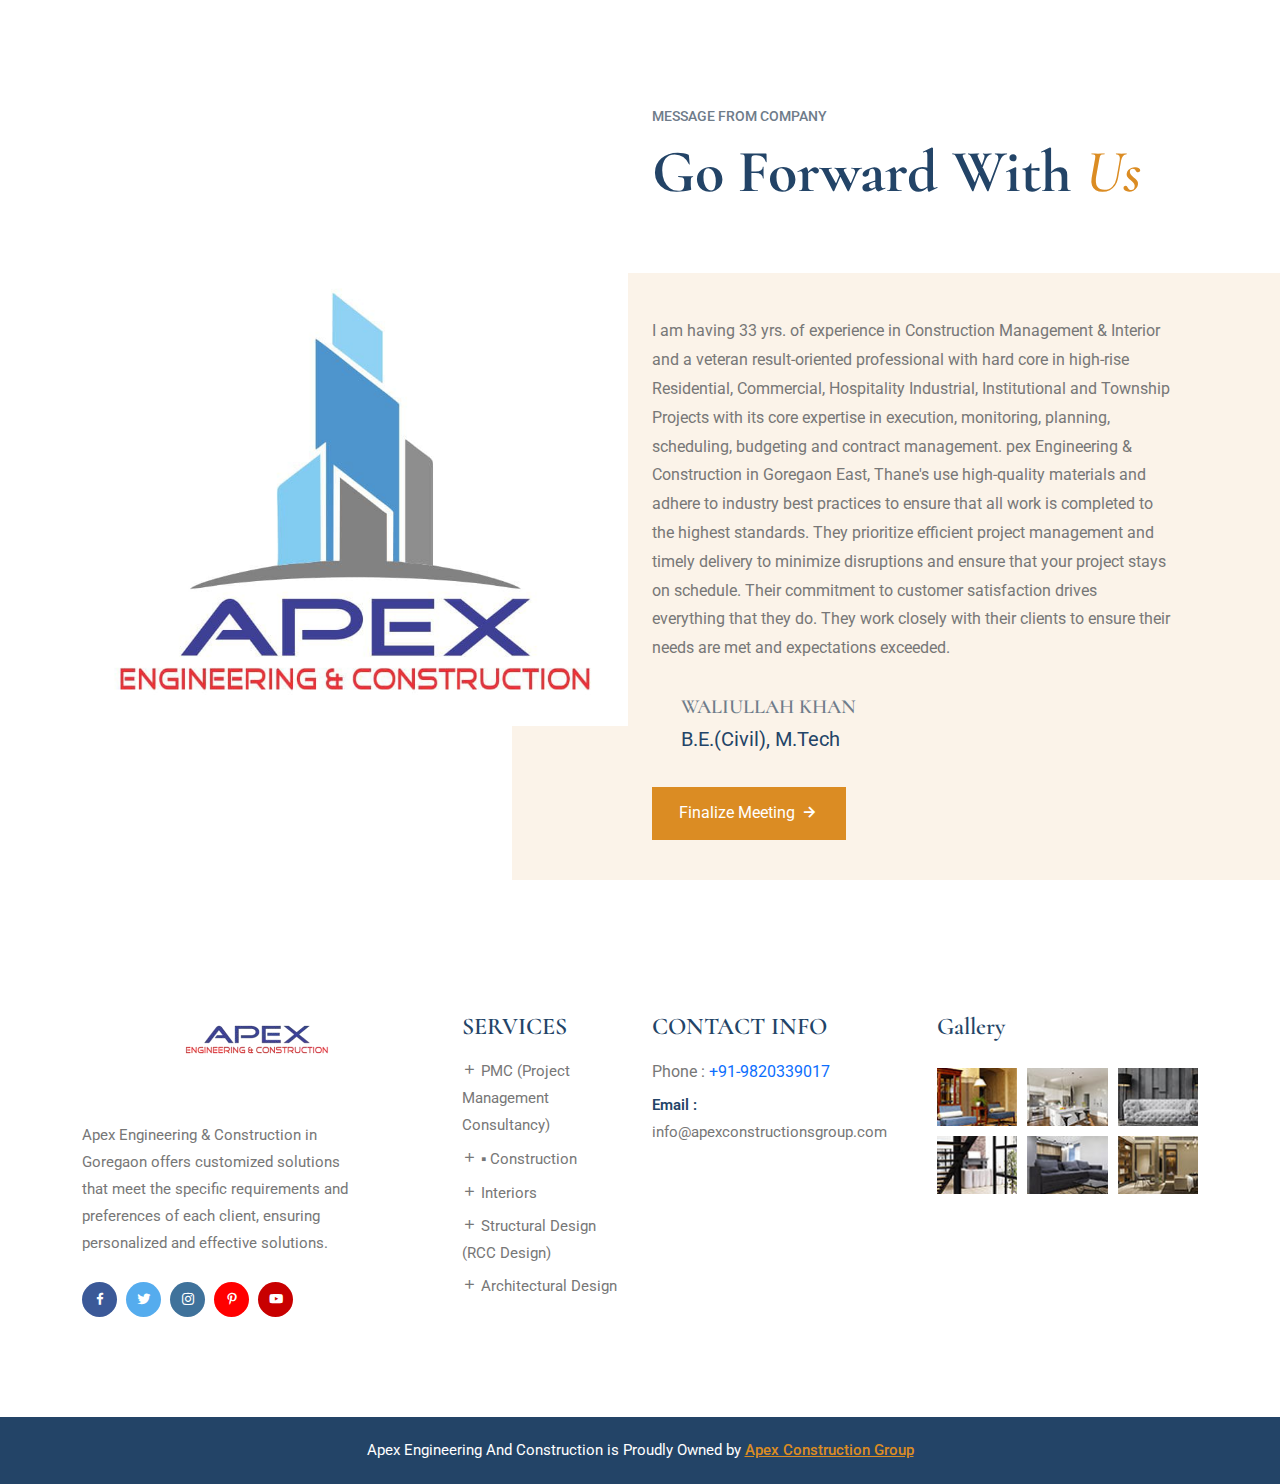
==== commit 5a97da31: "xfbfbhfxffbfb" ====
--- a/index.html
+++ b/index.html
@@ -134,7 +134,7 @@
                                     <!-- <span>WALIULLAH KHAN-
                                         B.E.(Civil), M.Tech. </span> -->
                                     <h1>APEX <b>-Engineering and Construction work</b></h1>
-                                    <p>Apex Engineering & Construction in Gaoregaon East, Thane offers customized solutions that meet the specific requirements and preferences of each client,
+                                    <p>Apex Engineering & Construction in Goregaon East, Thane offers customized solutions that meet the specific requirements and preferences of each client,
                                          ensuring personalized and effective solutions. They are highly skilled contractors and building professionals who bring a wealth of experience and dedication to every project. </p>
                             
                                         
@@ -187,7 +187,7 @@
                             <a href="#">
                                 <h3>Tendering. </h3>
                             </a>
-                            <p class="text-break">Lorem ipsum dolor sitameem adipiscing cnsectetur adisci- mod tur adipiscing</p>
+                            <p class="text-break">Apex Construction Goregaon offers comprehensive tendering services, including tender preparation, document management, bid submission, and contract administration, ensuring seamless execution of your construction projects.</p>
                             <a href="services.html" class="learn-more-btn">
                                 Learn More
                                 <i class='bx bx-right-arrow-alt'></i>
@@ -202,7 +202,7 @@
                             <a href="#">
                                 <h3>Structural Design (RCC Design)</h3>
                             </a>
-                            <p class="text-break">Lorem ipsum dolor sitameem adipiscing cnsectetur adisci- mod tur adipiscing</p>
+                            <p class="text-break">Apex Construction Goregaon provides comprehensive structural design services, ensuring the safety and stability of your construction projects. Our team of experienced engineers utilizes advanced software and techniques to create innovative and cost-effective solutions. </p>
                             <a href="services.html" class="learn-more-btn">
                                 Learn More
                                 <i class='bx bx-right-arrow-alt'></i>
@@ -216,7 +216,7 @@
                             <a href="#">
                                 <h3>Industrial Development</h3>
                             </a>
-                            <p class="text-break">Lorem ipsum dolor sitameem adipiscing cnsectetur adisci- mod tur adipiscing</p>
+                            <p class="text-break">Apex Construction Goregaon, your trusted partner in industrial development, delivers comprehensive solutions tailored to your unique needs. From conceptualization to completion, we handle every aspect of your project with precision and efficiency.</p>
                             <a href="services.html" class="learn-more-btn">
                                 Learn More
                                 <i class='bx bx-right-arrow-alt'></i>
@@ -229,7 +229,7 @@
                             <a href="#">
                                 <h3>MEP (Mechanical, Electrical and Plumbing) </h3>
                             </a>
-                            <p class="text-break">Lorem ipsum dolor sitameem adipiscing cnsectetur adisci- mod tur adipiscing</p>
+                            <p class="text-break">Apex Construction Goregaon delivers cutting-edge MEP solutions, seamlessly integrating mechanical, electrical, and plumbing systems to optimize building performance and enhance occupant comfort.</p>
                             <a href="services.html" class="learn-more-btn">
                                 Learn More
                                 <i class='bx bx-right-arrow-alt'></i>
@@ -242,7 +242,7 @@
                             <a href="#">
                                 <h3>Interiors </h3>
                             </a>
-                            <p class="text-break">Lorem ipsum dolor sitameem adipiscing cnsectetur adisci- mod tur adipiscing</p>
+                            <p class="text-break">Apex Construction Goregaon offers exquisite interior design services that transform spaces into personalized havens. Our team of skilled designers crafts bespoke solutions, seamlessly blending aesthetics and functionality to elevate your living or working environment.</p>
                             <a href="services.html" class="learn-more-btn">
                                 Learn More
                                 <i class='bx bx-right-arrow-alt'></i>
@@ -255,7 +255,7 @@
                             <a href="#">
                                 <h3>Construction </h3>
                             </a>
-                            <p class="text-break">Lorem ipsum dolor sitameem adipiscing cnsectetur adisci- mod tur adipiscing</p>
+                            <p class="text-break">Apex Construction Goregaon provides comprehensive construction solutions, specializing in residential, commercial, and industrial projects. Our team of skilled professionals delivers exceptional quality, timely completion, and client satisfaction.</p>
                             <a href="services.html" class="learn-more-btn">
                                 Learn More
                                 <i class='bx bx-right-arrow-alt'></i>
@@ -268,7 +268,11 @@
                             <a href="#">
                                 <h3>PMC (Project Management Consultancy) Industrial Development</h3>
                             </a>
-                            <p class="text-break">Lorem ipsum dolor sitameem adipiscing cnsectetur adisci- mod tur adipiscing</p>
+                            <p class="text-break">Apex Construction Goregaon - Your Trusted Partner for Industrial Development.
+
+                                From Concept to Completion, We Provide Comprehensive PMC Solutions.
+                                
+                                Experience Seamless Project Management and Achieve Your Industrial Goals.</p>
                             <a href="services.html" class="learn-more-btn">
                                 Learn More
                                 <i class='bx bx-right-arrow-alt'></i>
@@ -283,7 +287,7 @@
                             <a href="#">
                                 <h3>Institutional Development </h3>
                             </a>
-                            <p class="text-break">Lorem ipsum dolor sitameem adipiscing cnsectetur adisci- mod tur adipiscing</p>
+                            <p class="text-break">Apex Construction Goregaon specializes in delivering comprehensive construction solutions for institutional projects. Our team of experts focuses on creating functional, sustainable, and aesthetically pleasing spaces that cater to the specific needs of educational institutions, healthcare facilities, and government organizations. </p>
                             <a href="services.html" class="learn-more-btn">
                                 Learn More
                                 <i class='bx bx-right-arrow-alt'></i>
@@ -330,8 +334,7 @@
                                         <a href="services.html"><h3>Multistoried High-rise & Low-rise
                                             Buildings</h3></a> 
                                         <p>
-                                            Lorem ipsum dolor sit ame consectetur adipisicing elit, sed do eiusmod tempor 
-                                            incididunt ut labore et dolore magna aliquaUt enim ad minim veniaquis 
+                                            Apex Construction Goregaon specializes in constructing multistoried high-rise and low-rise buildings, delivering exceptional quality and innovation in every project. 
                                         </p>
                                     </div>
                                 </div>
@@ -345,8 +348,7 @@
                                     <div class="content">
                                         <a href="services.html"><h3>Bungalows</h3></a> 
                                         <p>
-                                            Lorem ipsum dolor sit ame consectetur adipisicing elit, sed do eiusmod tempor 
-                                            incididunt ut labore et dolore magna aliquaUt enim ad minim veniaquis 
+                                            Apex Construction, a renowned name in Goregaon, excels in crafting exquisite bungalows that redefine luxury living. Their meticulously designed homes offer a perfect blend of modern architecture and serene surroundings, providing an idyllic haven for discerning individuals.
                                         </p>
                                     </div>
                                 </div>
@@ -366,8 +368,7 @@
                                     <div class="content">
                                         <a href="services.html"><h3>Malls</h3></a> 
                                         <p>
-                                            Lorem ipsum dolor sit ame consectetur adipisicing elit, sed do eiusmod tempor 
-                                            incididunt ut labore et dolore magna aliquaUt enim ad minim veniaquis 
+                                            Apex Construction Goregaon, a leading name in construction, offers comprehensive mall development services. Our expertise ensures the creation of world-class shopping destinations, seamlessly blending aesthetics, functionality, and sustainability
                                         </p>
                                     </div>
                                 </div>
@@ -381,9 +382,7 @@
                                     <div class="content">
                                         <a href="services.html"><h3>Official Multistoried Building</h3></a> 
                                         <p>
-                                            Lorem ipsum dolor sit ame consectetur adipisicing elit, sed do eiusmod tempor 
-                                            incididunt ut labore et dolore magna aliquaUt enim ad minim veniaquis 
-                                        </p>
+                                            Apex Construction Goregaon, your trusted partner for premium multi-storied building development.  We specialize in creating architectural marvels that blend aesthetics with functionality, ensuring superior quality and timely delivery.  Experience the epitome of construction excellence with Apex Construction Goregaon. </p>
                                     </div>
                                 </div>
                             </div>
@@ -396,9 +395,7 @@
                                     <div class="content">
                                         <a href="services.html"><h3>Hospitality Projects</h3></a> 
                                         <p>
-                                            Lorem ipsum dolor sit ame consectetur adipisicing elit, sed do eiusmod tempor 
-                                            incididunt ut labore et dolore magna aliquaUt enim ad minim veniaquis 
-                                        </p>
+                                            Apex Construction Goregaon, your trusted partner in hospitality project development. We specialize in crafting luxurious and functional spaces that exceed expectations. From concept to completion, our team of experts ensures seamless execution and timely delivery, transforming your vision into reality.</p>
                                     </div>
                                 </div>
                             </div>
@@ -617,7 +614,7 @@
                                     <h3>Project executed with TERRAFORM REALTY (Everest Developers)
                                         at Everest Word KOLSHET Road</h3>
                                 </a>
-                                <p>Apex Engineering & Construction in Gaoregaon East,executed  with TERRAFORM REALTY (Everest Developers) at Everest Word KOLSHET Road</p>
+                                <p>Apex Engineering & Construction in Goregaon East,executed  with TERRAFORM REALTY (Everest Developers) at Everest Word KOLSHET Road</p>
                                 <a href="projects.html" class="learn-more-btn">
                                     <i class='bx bx-right-arrow-alt'></i>
                                     Learn More
@@ -638,7 +635,7 @@
                                 <a href="projects.html">
                                     <h3>RODAS Enclave at HIRANANDANI ESTATE Godbandar Road </h3>
                                 </a>
-                                <p>Apex Engineering & Construction in Gaoregaon East, Discover the epitome of luxury at RODAS Enclave, a prestigious residential enclave within the renowned Hiranandani Estate on Godbandar Road.</p>
+                                <p>Apex Engineering & Construction in Goregaon East, Discover the epitome of luxury at RODAS Enclave, a prestigious residential enclave within the renowned Hiranandani Estate on Godbandar Road.</p>
                                 <a href="projects.html" class="learn-more-btn">
                                     <i class='bx bx-right-arrow-alt'></i>
                                     Learn More
@@ -659,7 +656,7 @@
                                 <a href="projects.html">
                                     <h3>GRAND HYYAT HOTEL GOA BANQUITE HALL</h3>
                                 </a>
-                                <p>Apex Engineering & Construction in Gaoregaon East, Developed a Banquet hall to Celebrate life's special moments at the Grand Hyatt Goa's opulent banquet hall.</p>
+                                <p>Apex Engineering & Construction in Goregaon East, Developed a Banquet hall to Celebrate life's special moments at the Grand Hyatt Goa's opulent banquet hall.</p>
                                 <a href="projects.html" class="learn-more-btn">
                                     <i class='bx bx-right-arrow-alt'></i>
                                     Learn More
@@ -769,10 +766,10 @@
                                 <h2>We are a TURNKEY Project <b>provider for our customer
                                     “to value its money, emotion and dream</b></h2>
                                 <p>
-                                    Apex Engineering & Construction in Gaoregaon East, Thane, a leading provider of comprehensive contracting and building services, 
+                                    Apex Engineering & Construction in Goregaon East, Thane, a leading provider of comprehensive contracting and building services, 
                                     specializes in delivering high-quality solutions that cater to Builders projects. The company's experienced professionals are
                                      dedicated to ensuring that every project, regardless of size, is executed with precision and excellence. 
-                                    At Apex Engineering & Construction in Gaoregaon East, 
+                                    At Apex Engineering & Construction in Goregaon East, 
                                     Thane, they are committed to transforming their clients' visions into reality by offering reliable and efficient services 
                                     that meet their specific needs </div>
                             <div class="innovation-btn">
@@ -788,7 +785,7 @@
                                     <i class='flaticon-smartphone'></i>
                                     <h3>Quality Management</h3>
                                     <p>
-                                        Apex Engineering & Construction in Gaoregaon East, prioritize quality in every step of the process, ensuring customer satisfaction and project excellence.
+                                        Apex Engineering & Construction in Goregaon East, prioritize quality in every step of the process, ensuring customer satisfaction and project excellence.
                                     </p>
                                 </div>
 
@@ -796,7 +793,7 @@
                                     <i class='flaticon-growth'></i>
                                     <h3>Expertise</h3>
                                     <p>
-                                        Apex Engineering & Construction in Gaoregaon East, Thane is a one-stop solution for all construction needs. Their expertise encompasses various aspects
+                                        Apex Engineering & Construction in Goregaon East, Thane is a one-stop solution for all construction needs. Their expertise encompasses various aspects
                                          of contracting and building services. </p>
                                 </div>
 
@@ -819,7 +816,7 @@
                             <a href="#">
                                 <h1>OUR MISSION</h1>
                             </a>
-                            <p>Apex Engineering & Construction in Gaoregaon East, Thane's mission is to exceed their clients expectations 
+                            <p>Apex Engineering & Construction in Goregaon East, Thane's mission is to exceed their clients expectations 
                                 by offering top-tier services. The company is driven by a passion for excellence and a commitment to delivering 
                                 projects that stand the test of time. Their focus is on providing solutions, maintaining the highest standards of quality,
                                  and ensuring complete 
@@ -835,7 +832,7 @@
                             <a href="#">
                                 <h1>OUR VISION</h1>
                             </a>
-                            <p>Apex Engineering & Construction in Gaoregaon East, Thane's vision is to be a World Class Construction Company
+                            <p>Apex Engineering & Construction in Goregaon East, Thane's vision is to be a World Class Construction Company
                                 committed to total customer satisfaction, by
                                 building on our Strengths – Innovative
                                 Designs, Superlative Quality of Materials,
@@ -968,7 +965,7 @@
                                         Residential, Commercial, Hospitality Industrial, Institutional and Township
                                         Projects with its core expertise in execution, monitoring, planning,
                                         scheduling, budgeting and contract management.
-                                        pex Engineering & Construction in Gaoregaon East, Thane's use high-quality materials and adhere to industry best practices to
+                                        pex Engineering & Construction in Goregaon East, Thane's use high-quality materials and adhere to industry best practices to
                                           ensure that all work is completed to the highest standards. They prioritize efficient project management and timely delivery to minimize disruptions and ensure that your project stays on schedule.
                                            Their commitment to customer satisfaction drives everything
                                            that they do. They work closely with their clients to ensure their needs are met and expectations exceeded.
@@ -1012,7 +1009,7 @@
                                     <img src="assets/img/logos/footer-logo.png" class="footer-logo2" alt="Logo">
                                 </a>
                                 <p>
-                                    Apex Engineering & Construction in Mira Road East, Thane offers customized solutions that meet the specific requirements and preferences of each client,
+                                    Apex Engineering & Construction in Goregaon offers customized solutions that meet the specific requirements and preferences of each client,
                                              ensuring personalized and effective solutions.
                                 </p>
                                 <ul class="social-link">
@@ -1023,7 +1020,7 @@
                                         <a href="https://twitter.com/i/flow/login" target="_blank"><i class='bx bxl-twitter'></i></a>
                                     </li> 
                                     <li>
-                                        <a href="https://www.instagram.com/accounts/login/" target="_blank"><i class='bx bxl-instagram'></i></a>
+                                        <a href="https://www.instagram.com/apexconstruction.in/" target="_blank"><i class='bx bxl-instagram'></i></a>
                                     </li> 
                                     <li>
                                         <a href="https://www.pinterest.com/" target="_blank"><i class='bx bxl-pinterest-alt'></i></a>
@@ -1092,32 +1089,32 @@
                                 <h3>Gallery</h3>
                                 <ul class="footer-gallery">
                                     <li>
-                                        <a href="https://www.instagram.com/accounts/login/">
+                                        <a href="https://www.instagram.com/apexconstruction.in/">
                                             <img src="assets/img/gallery/g-1.jpg" alt="image">
                                         </a>
                                     </li>
                                     <li>
-                                        <a href="https://www.instagram.com/accounts/login/">
+                                        <a href="https://www.instagram.com/apexconstruction.in/">
                                             <img src="assets/img/gallery/g-2.jpg" alt="image">
                                         </a>
                                     </li>
                                     <li>
-                                        <a href="https://www.instagram.com/accounts/login/">
+                                        <a href="https://www.instagram.com/apexconstruction.in/">
                                             <img src="assets/img/gallery/g-3.jpg" alt="image">
                                         </a>
                                     </li>
                                     <li>
-                                        <a href="https://www.instagram.com/accounts/login/">
+                                        <a href="https://www.instagram.com/apexconstruction.in/">
                                             <img src="assets/img/gallery/g-4.jpg" alt="image">
                                         </a>
                                     </li>
                                     <li>
-                                        <a href="https://www.instagram.com/accounts/login/">
+                                        <a href="https://www.instagram.com/apexconstruction.in/">
                                             <img src="assets/img/gallery/g-5.jpg" alt="image">
                                         </a>
                                     </li>
                                     <li>
-                                        <a href="https://www.instagram.com/accounts/login/">
+                                        <a href="https://www.instagram.com/apexconstruction.in/">
                                             <img src="assets/img/gallery/g-6.jpg" alt="image">
                                         </a>
                                     </li>
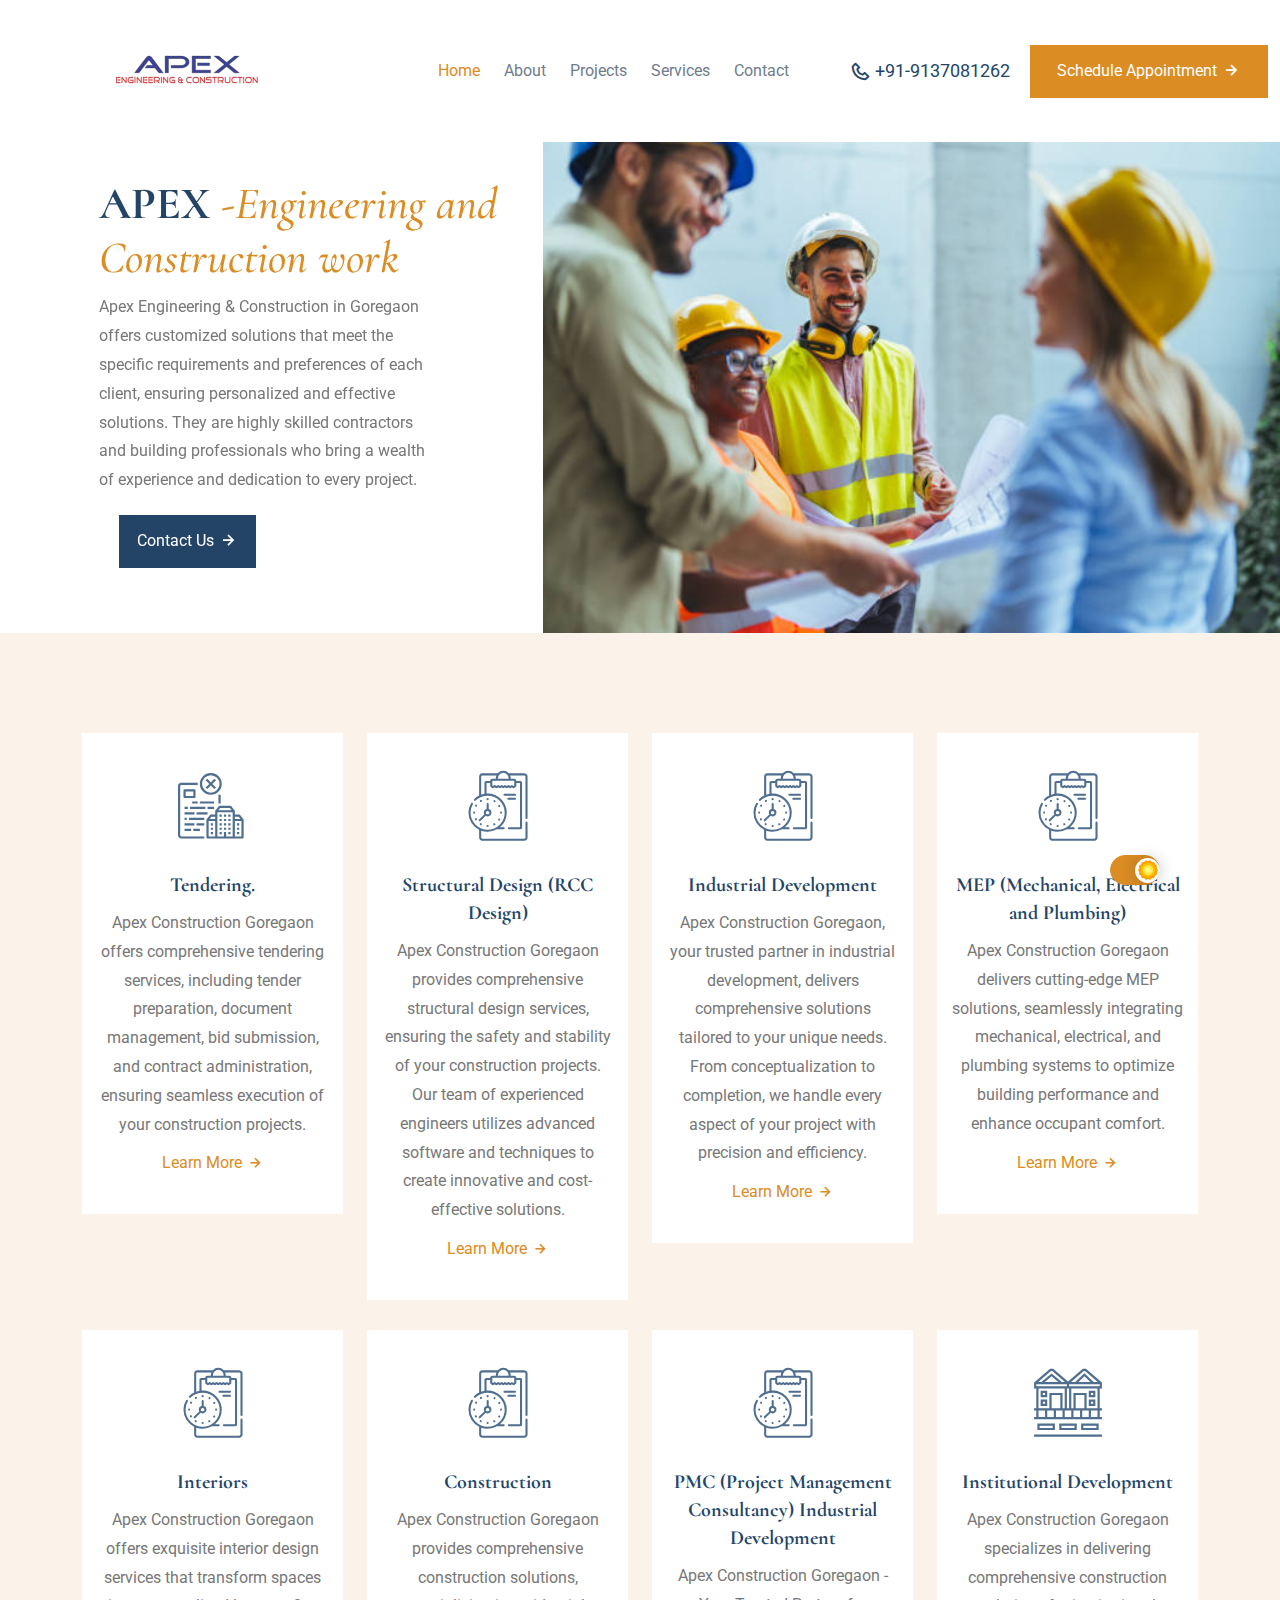
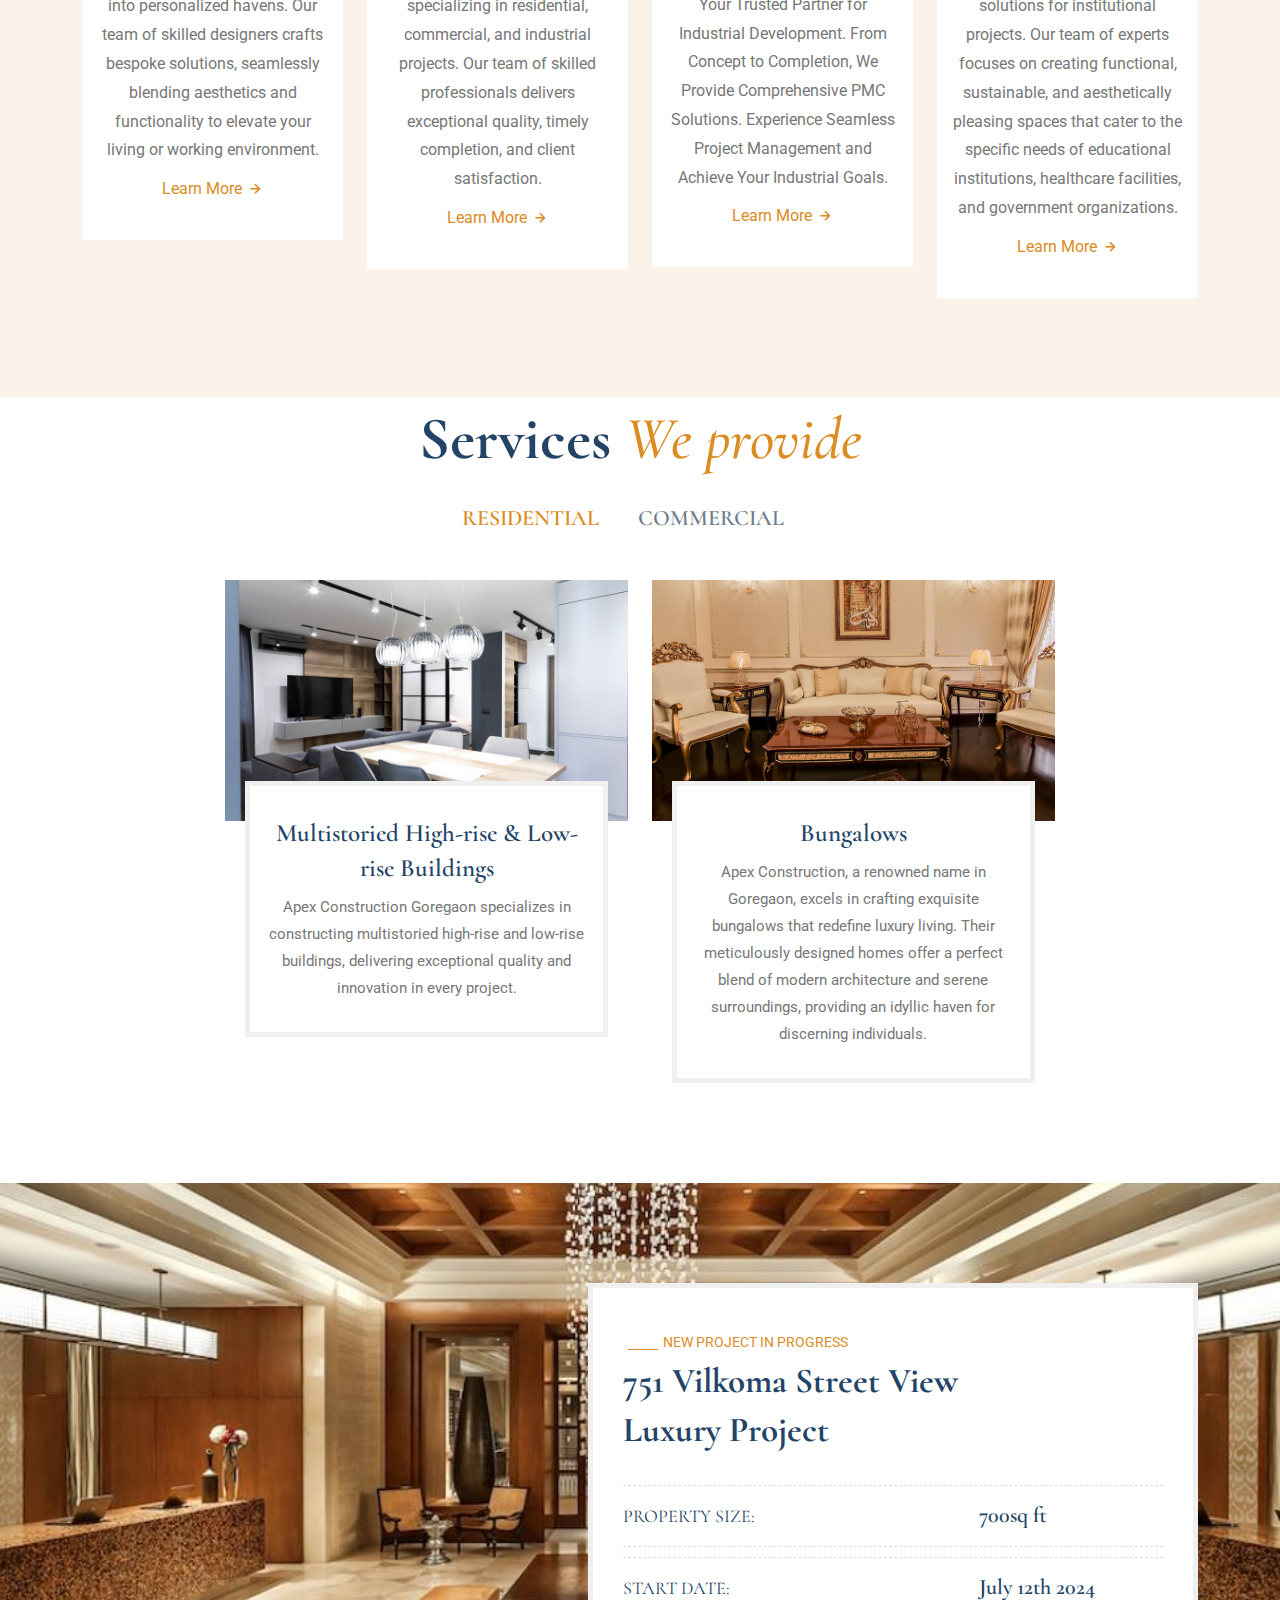
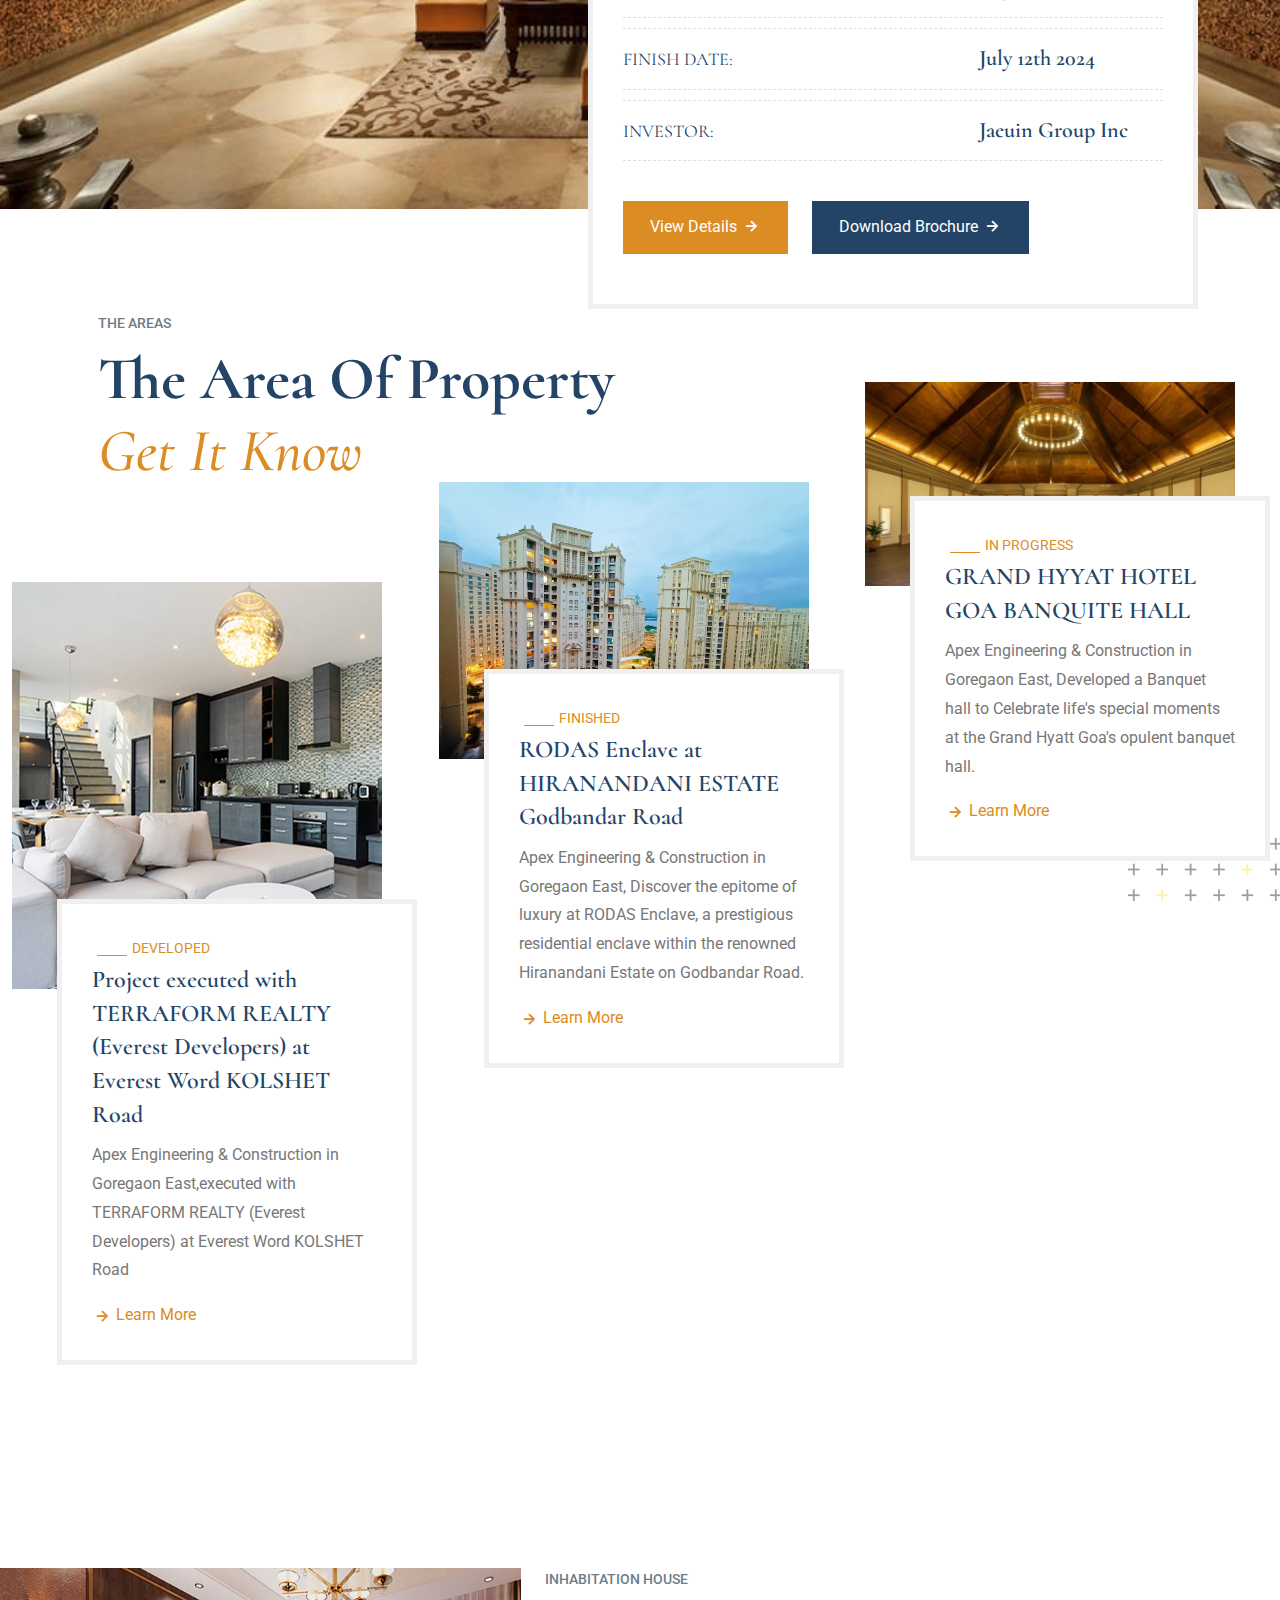
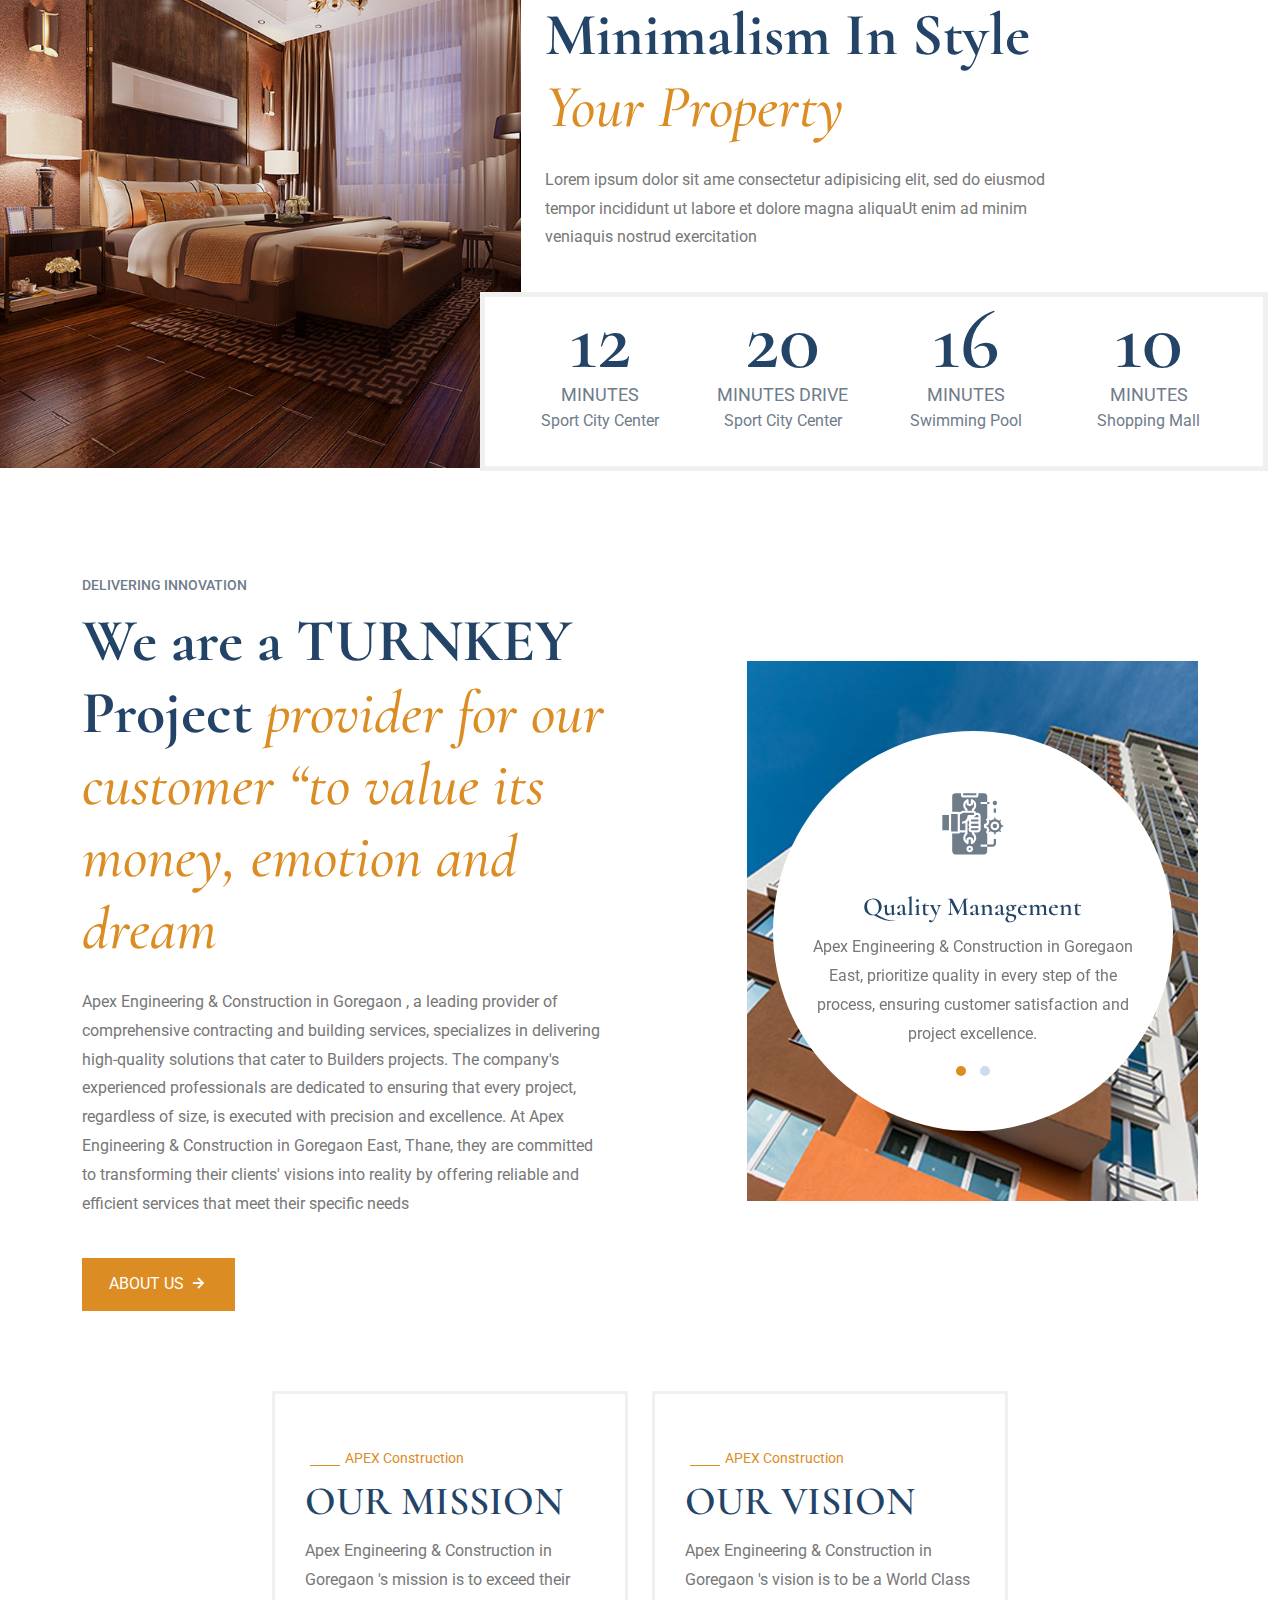
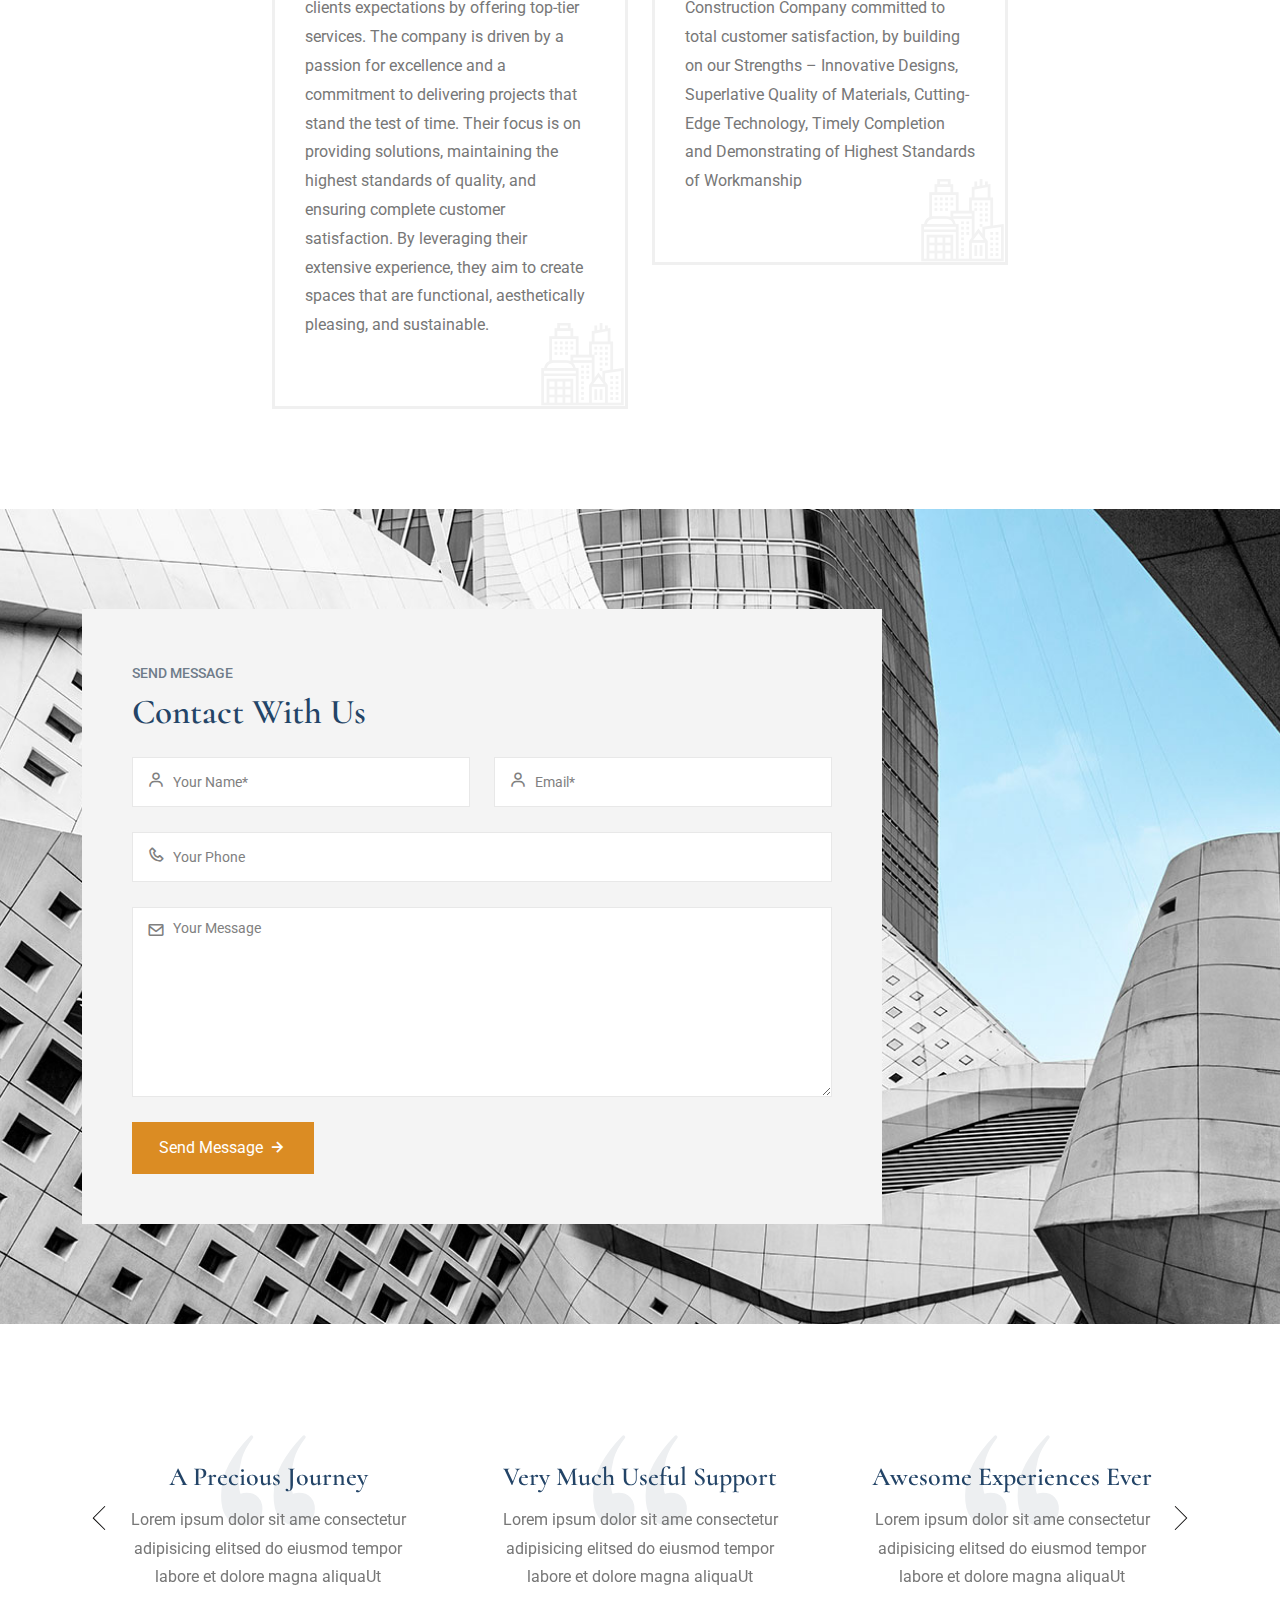
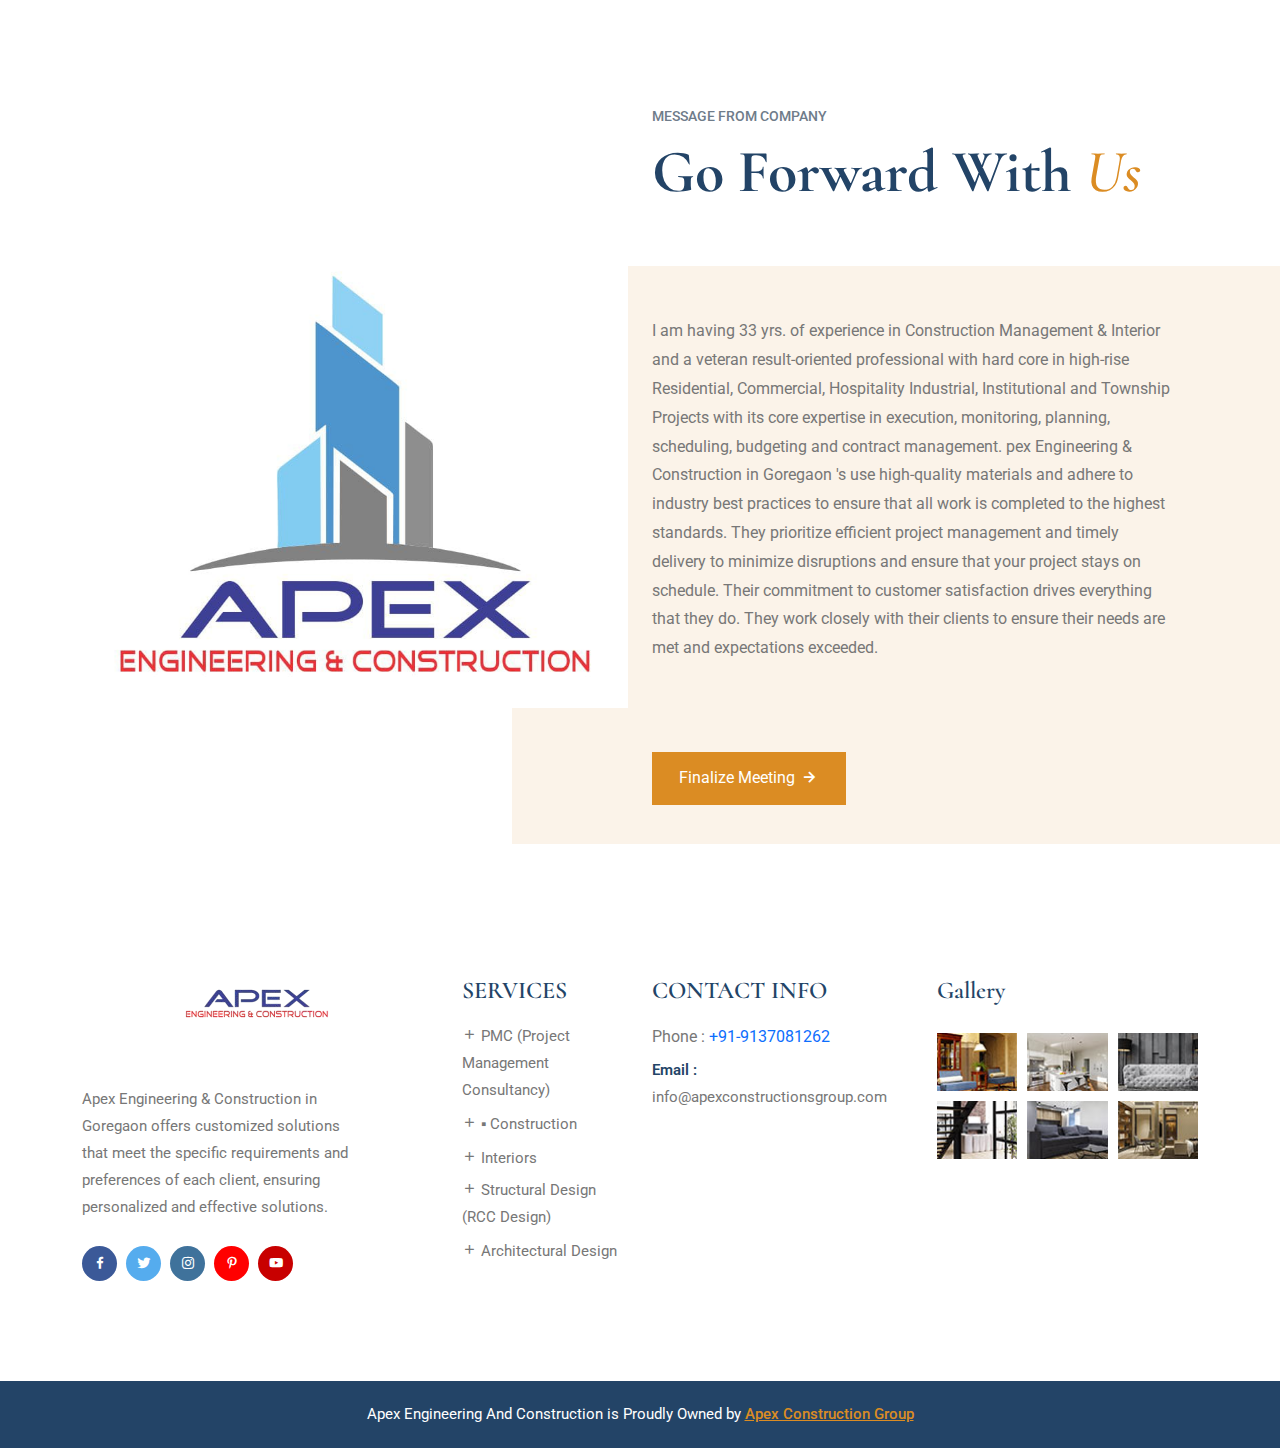
==== commit f2513812: "dfgfg" ====
--- a/index.html
+++ b/index.html
@@ -104,9 +104,9 @@
                             </ul>
 
                             <div class="side-btn-area">
-                                <a href="tel:+91-9820339017" class="call-btn">
+                                <a href="tel:+91-9137081262" class="call-btn">
                                     <i class='bx bx-phone'></i>
-                                    +91-9820339017
+                                    +91-9137081262
                                 </a>
                             </div>
 
@@ -134,7 +134,7 @@
                                     <!-- <span>WALIULLAH KHAN-
                                         B.E.(Civil), M.Tech. </span> -->
                                     <h1>APEX <b>-Engineering and Construction work</b></h1>
-                                    <p>Apex Engineering & Construction in Goregaon East, Thane offers customized solutions that meet the specific requirements and preferences of each client,
+                                    <p>Apex Engineering & Construction in Goregaon  offers customized solutions that meet the specific requirements and preferences of each client,
                                          ensuring personalized and effective solutions. They are highly skilled contractors and building professionals who bring a wealth of experience and dedication to every project. </p>
                             
                                         
@@ -766,7 +766,7 @@
                                 <h2>We are a TURNKEY Project <b>provider for our customer
                                     “to value its money, emotion and dream</b></h2>
                                 <p>
-                                    Apex Engineering & Construction in Goregaon East, Thane, a leading provider of comprehensive contracting and building services, 
+                                    Apex Engineering & Construction in Goregaon , a leading provider of comprehensive contracting and building services, 
                                     specializes in delivering high-quality solutions that cater to Builders projects. The company's experienced professionals are
                                      dedicated to ensuring that every project, regardless of size, is executed with precision and excellence. 
                                     At Apex Engineering & Construction in Goregaon East, 
@@ -793,7 +793,7 @@
                                     <i class='flaticon-growth'></i>
                                     <h3>Expertise</h3>
                                     <p>
-                                        Apex Engineering & Construction in Goregaon East, Thane is a one-stop solution for all construction needs. Their expertise encompasses various aspects
+                                        Apex Engineering & Construction in Goregaon  is a one-stop solution for all construction needs. Their expertise encompasses various aspects
                                          of contracting and building services. </p>
                                 </div>
 
@@ -816,7 +816,7 @@
                             <a href="#">
                                 <h1>OUR MISSION</h1>
                             </a>
-                            <p>Apex Engineering & Construction in Goregaon East, Thane's mission is to exceed their clients expectations 
+                            <p>Apex Engineering & Construction in Goregaon 's mission is to exceed their clients expectations 
                                 by offering top-tier services. The company is driven by a passion for excellence and a commitment to delivering 
                                 projects that stand the test of time. Their focus is on providing solutions, maintaining the highest standards of quality,
                                  and ensuring complete 
@@ -832,7 +832,7 @@
                             <a href="#">
                                 <h1>OUR VISION</h1>
                             </a>
-                            <p>Apex Engineering & Construction in Goregaon East, Thane's vision is to be a World Class Construction Company
+                            <p>Apex Engineering & Construction in Goregaon 's vision is to be a World Class Construction Company
                                 committed to total customer satisfaction, by
                                 building on our Strengths – Innovative
                                 Designs, Superlative Quality of Materials,
@@ -965,7 +965,7 @@
                                         Residential, Commercial, Hospitality Industrial, Institutional and Township
                                         Projects with its core expertise in execution, monitoring, planning,
                                         scheduling, budgeting and contract management.
-                                        pex Engineering & Construction in Goregaon East, Thane's use high-quality materials and adhere to industry best practices to
+                                        pex Engineering & Construction in Goregaon 's use high-quality materials and adhere to industry best practices to
                                           ensure that all work is completed to the highest standards. They prioritize efficient project management and timely delivery to minimize disruptions and ensure that your project stays on schedule.
                                            Their commitment to customer satisfaction drives everything
                                            that they do. They work closely with their clients to ensure their needs are met and expectations exceeded.
@@ -978,8 +978,8 @@
                                         <img src="assets/img/signature2.png" class="signature-img2"  alt="Images"> -->
                                     </li>
                                     <li>
-                                        <h3>WALIULLAH KHAN</h3>
-                                        <span>B.E.(Civil), M.Tech </span>
+                                        <!-- <h3>WALIULLAH KHAN</h3>
+                                        <span>B.E.(Civil), M.Tech </span> -->
                                     </li>
                                 </ul>
                             </div> 
@@ -1075,7 +1075,7 @@
                                 <h3>CONTACT INFO</h3>
                                 <ul class="footer-contact-list">
                                    
-                                        <span>Phone :</span> <a href="tel:+91-9820339017"> +91-9820339017</a>
+                                        <span>Phone :</span> <a href="tel:+91-9137081262"> +91-9137081262</a>
                                     </li> 
                                     <li>
                                         <span>Email :</span> <a href="#"> info@apexconstructionsgroup.com</a>
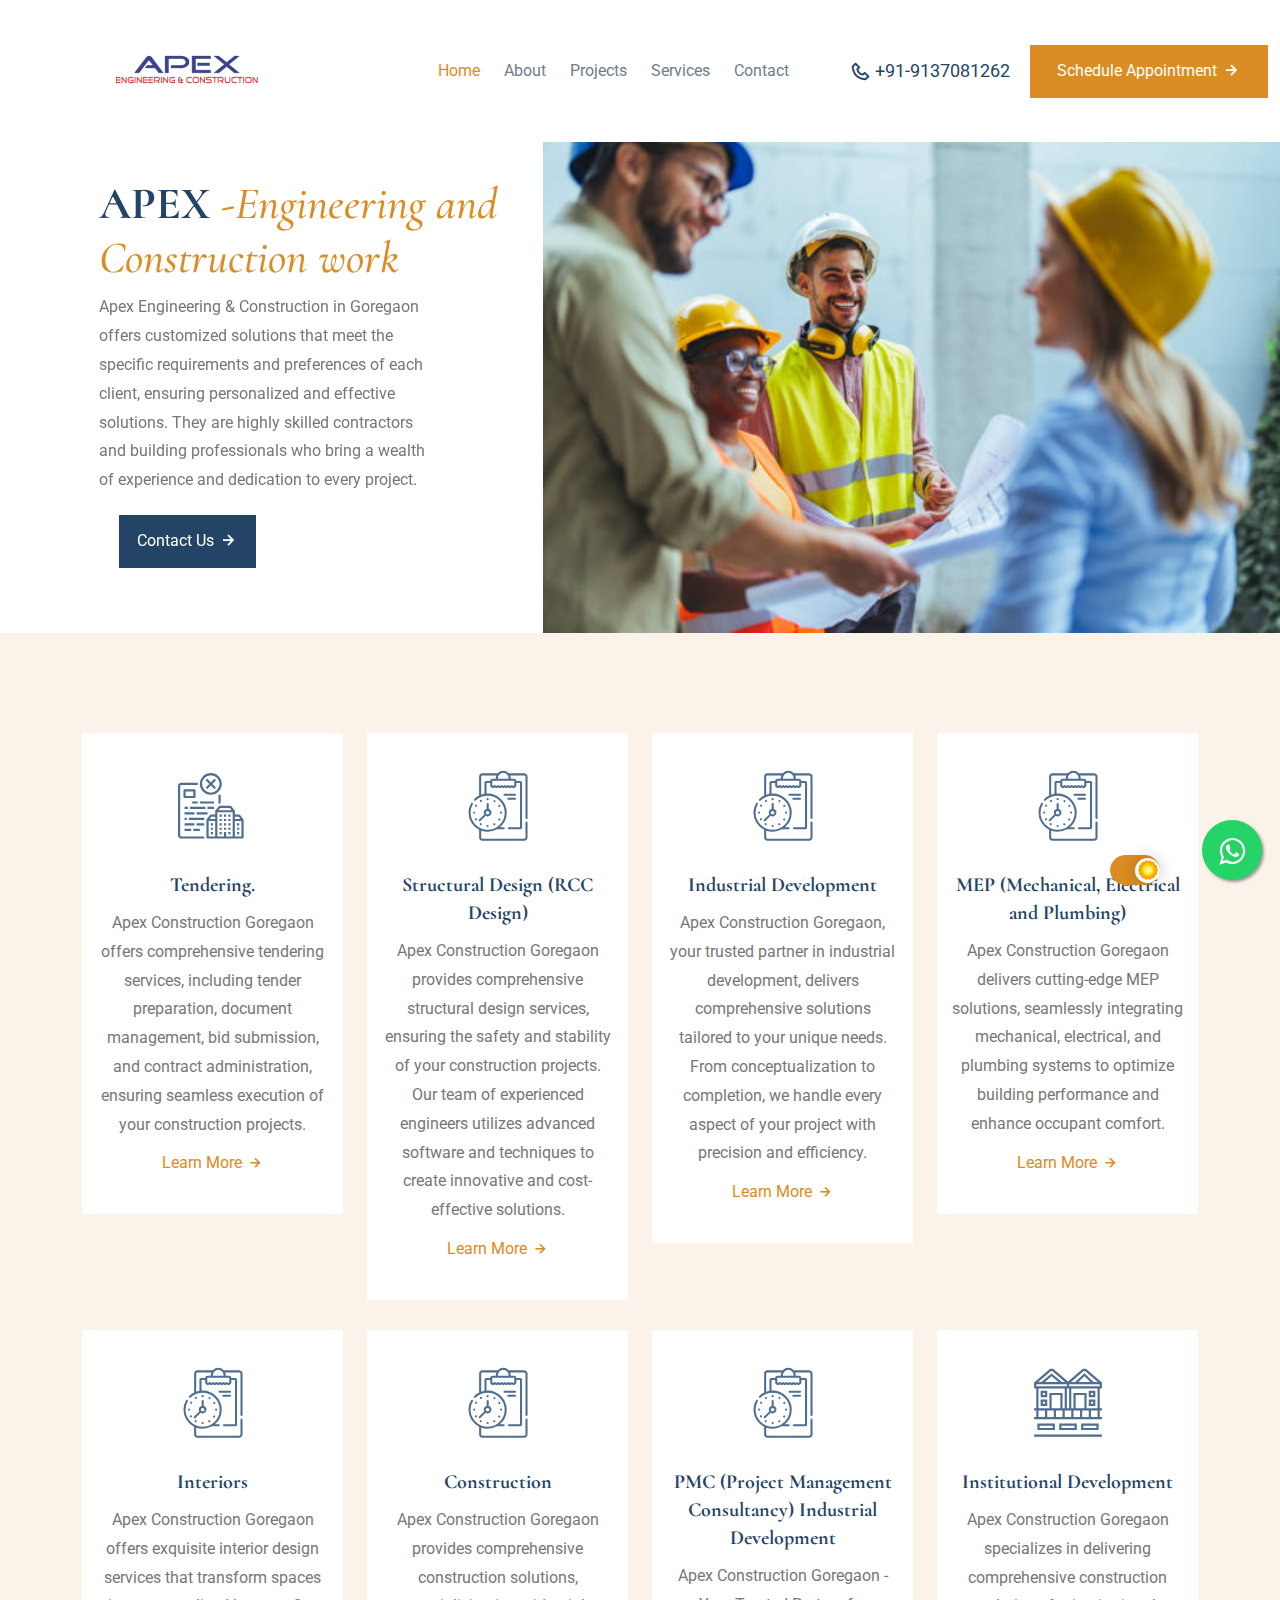
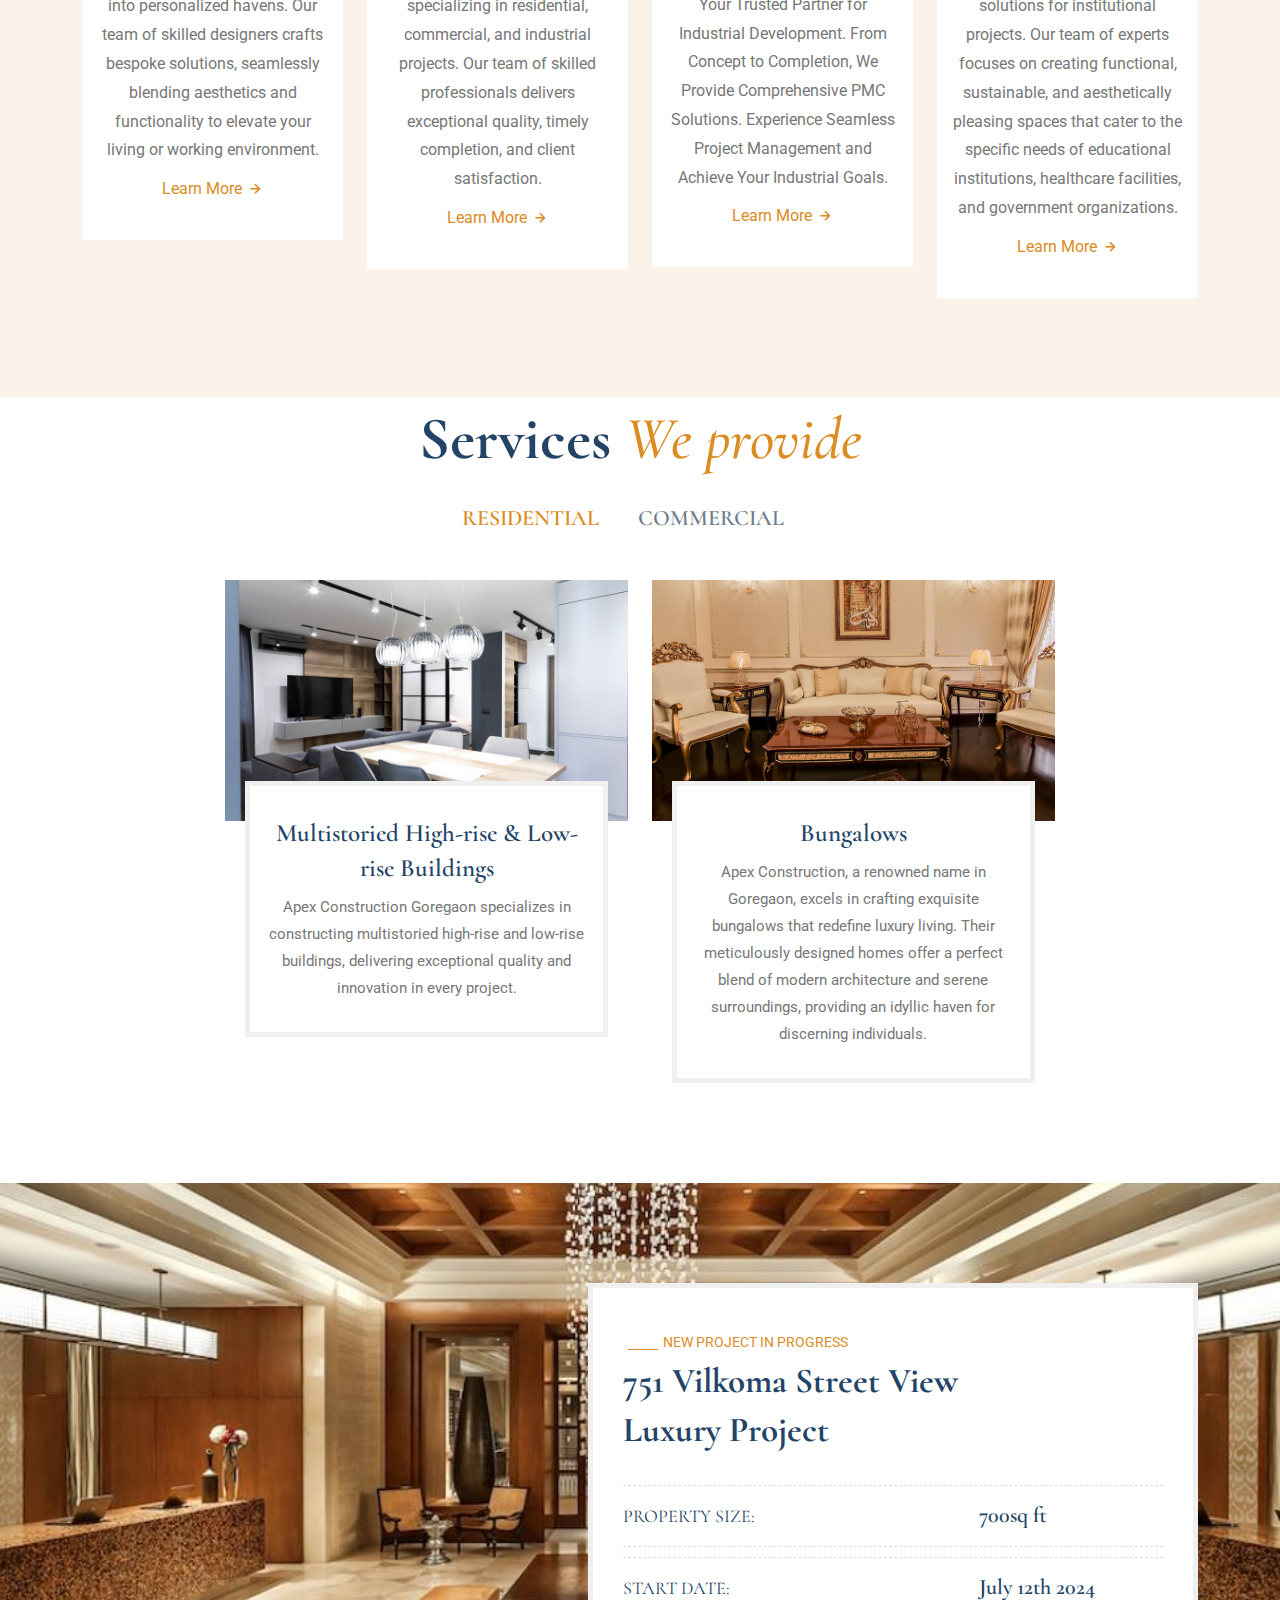
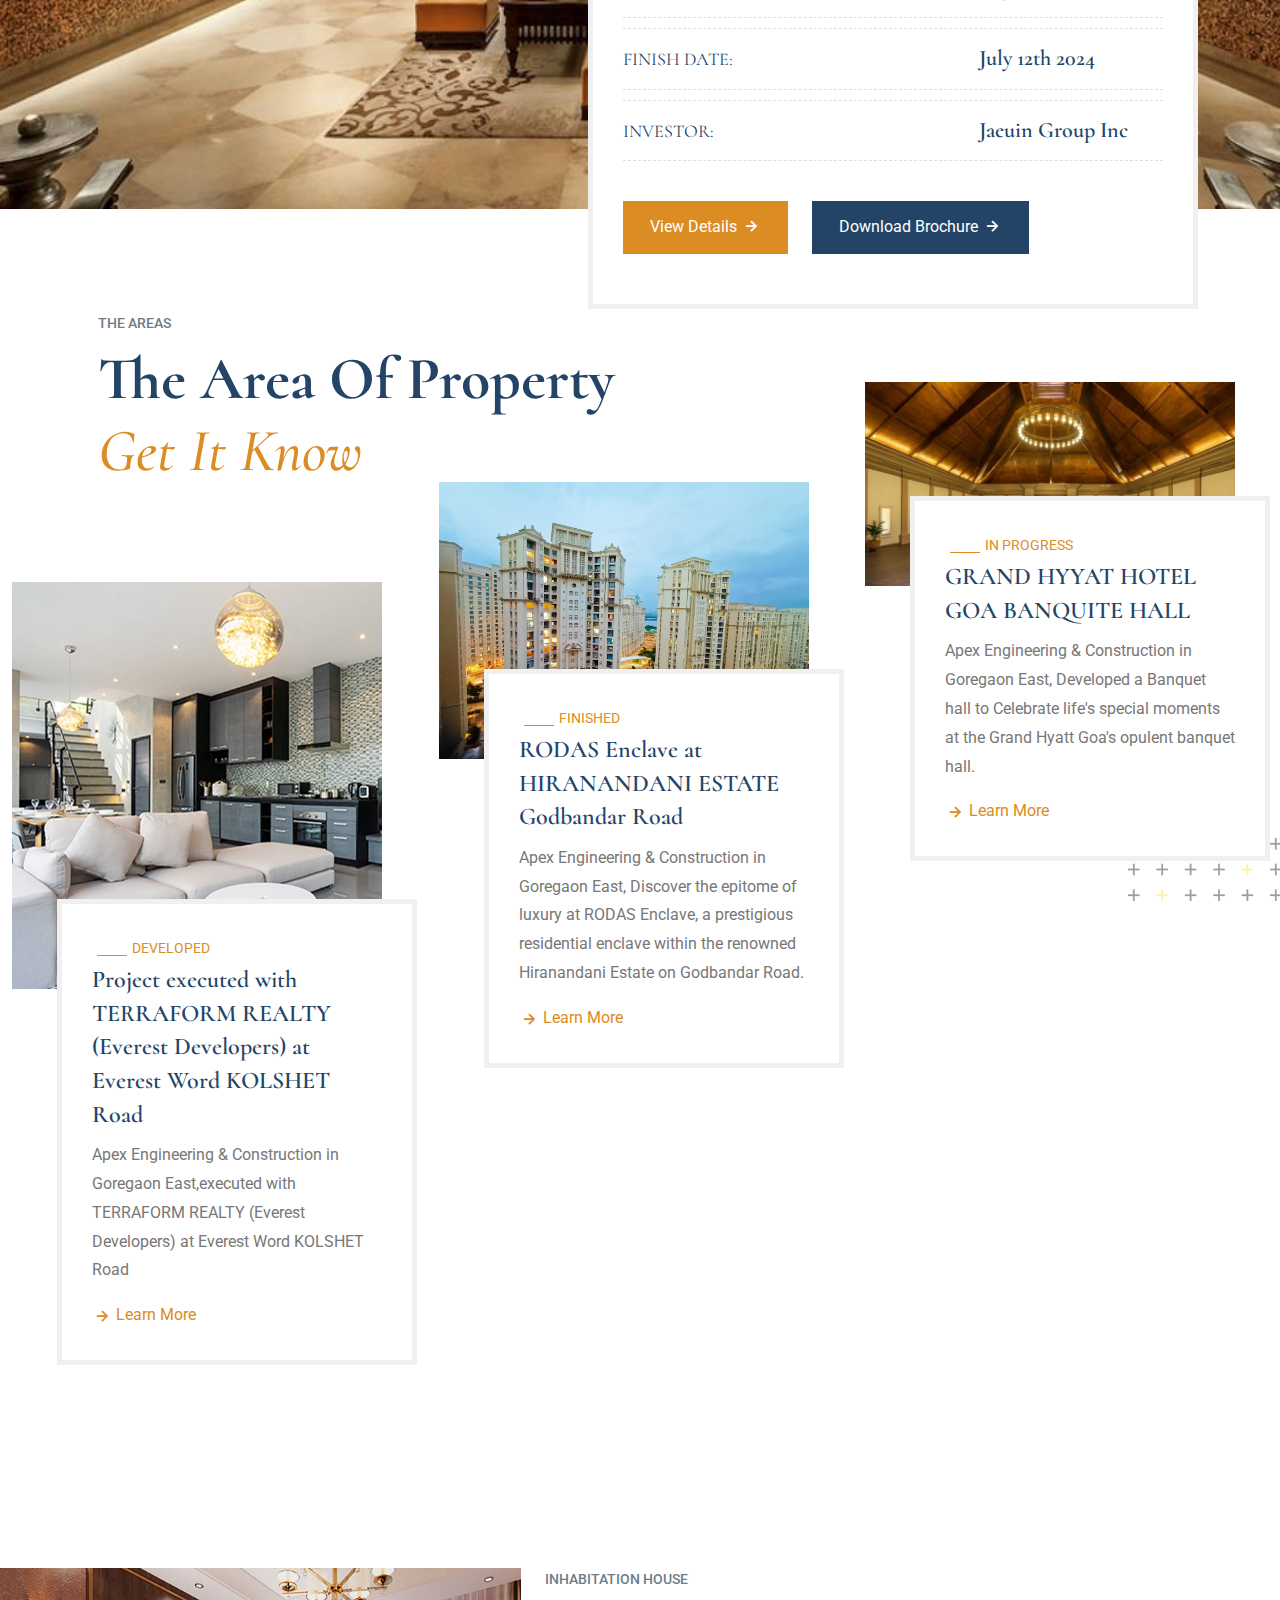
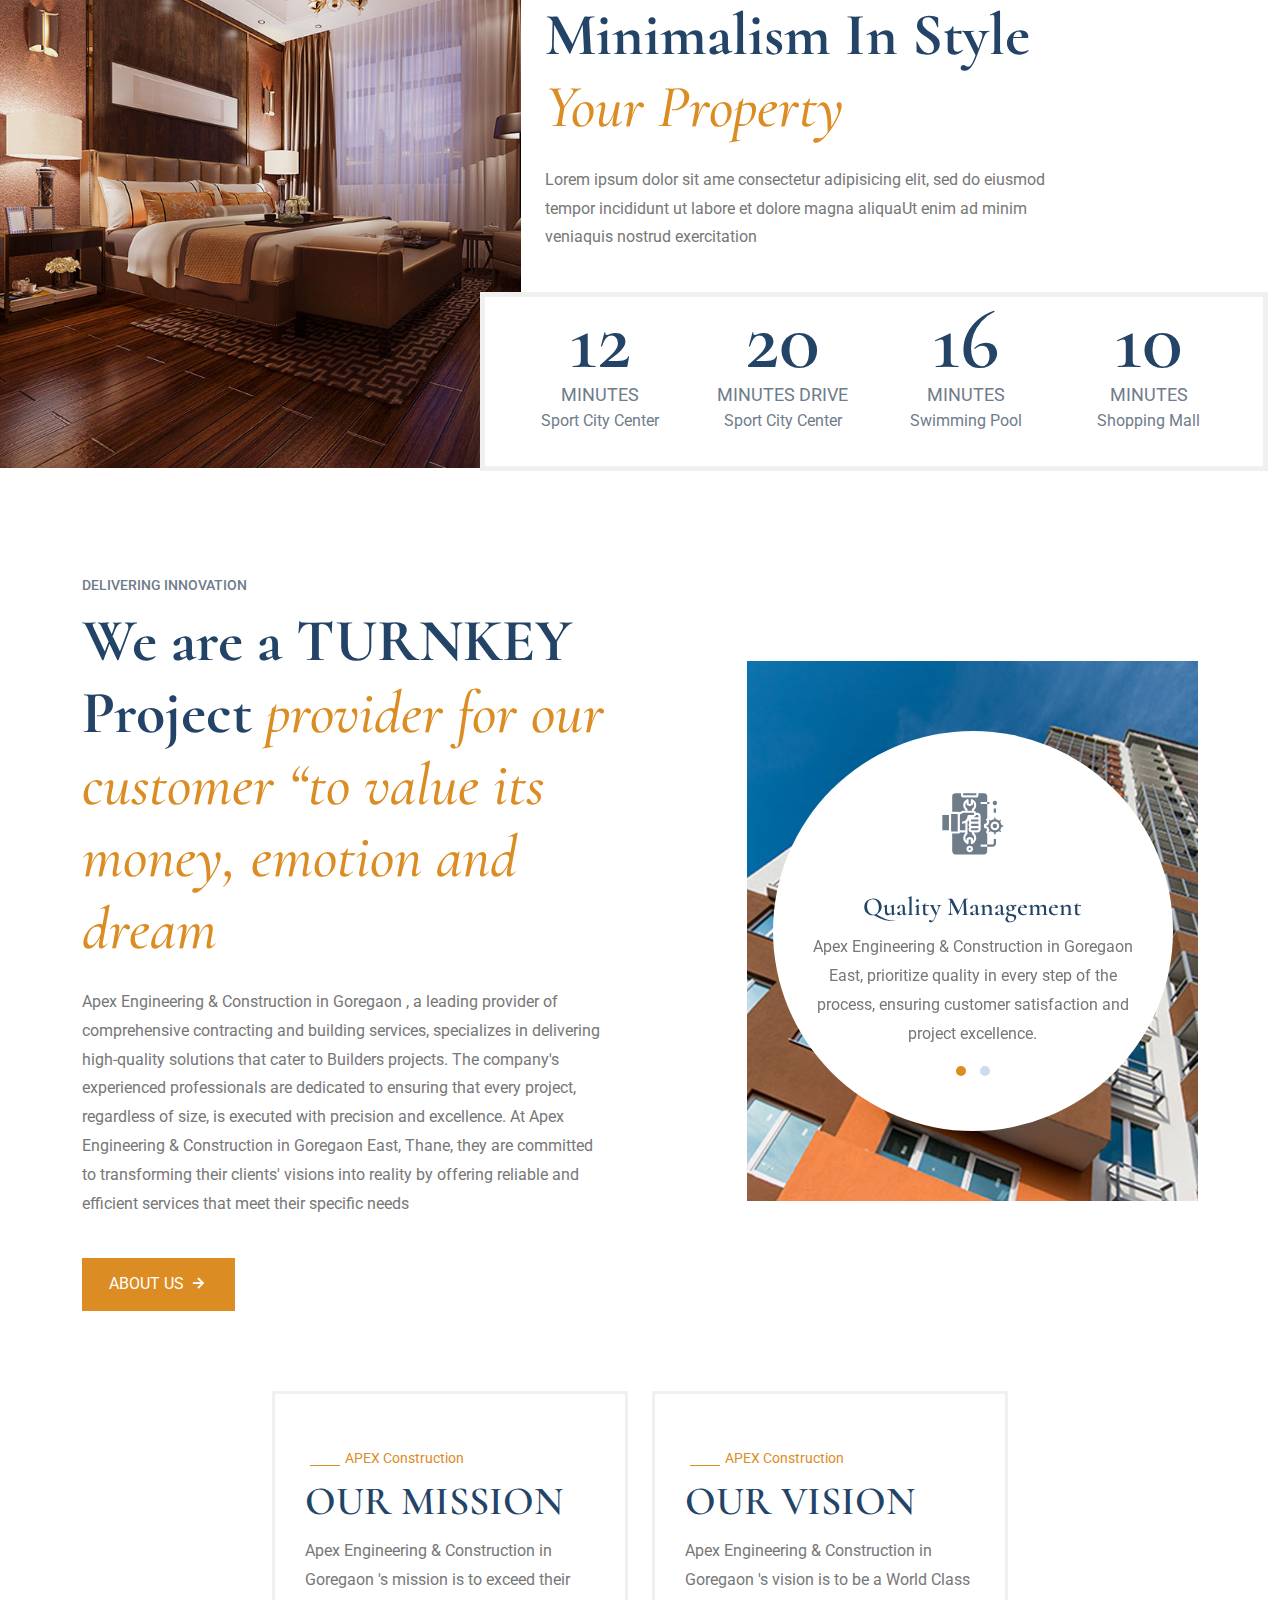
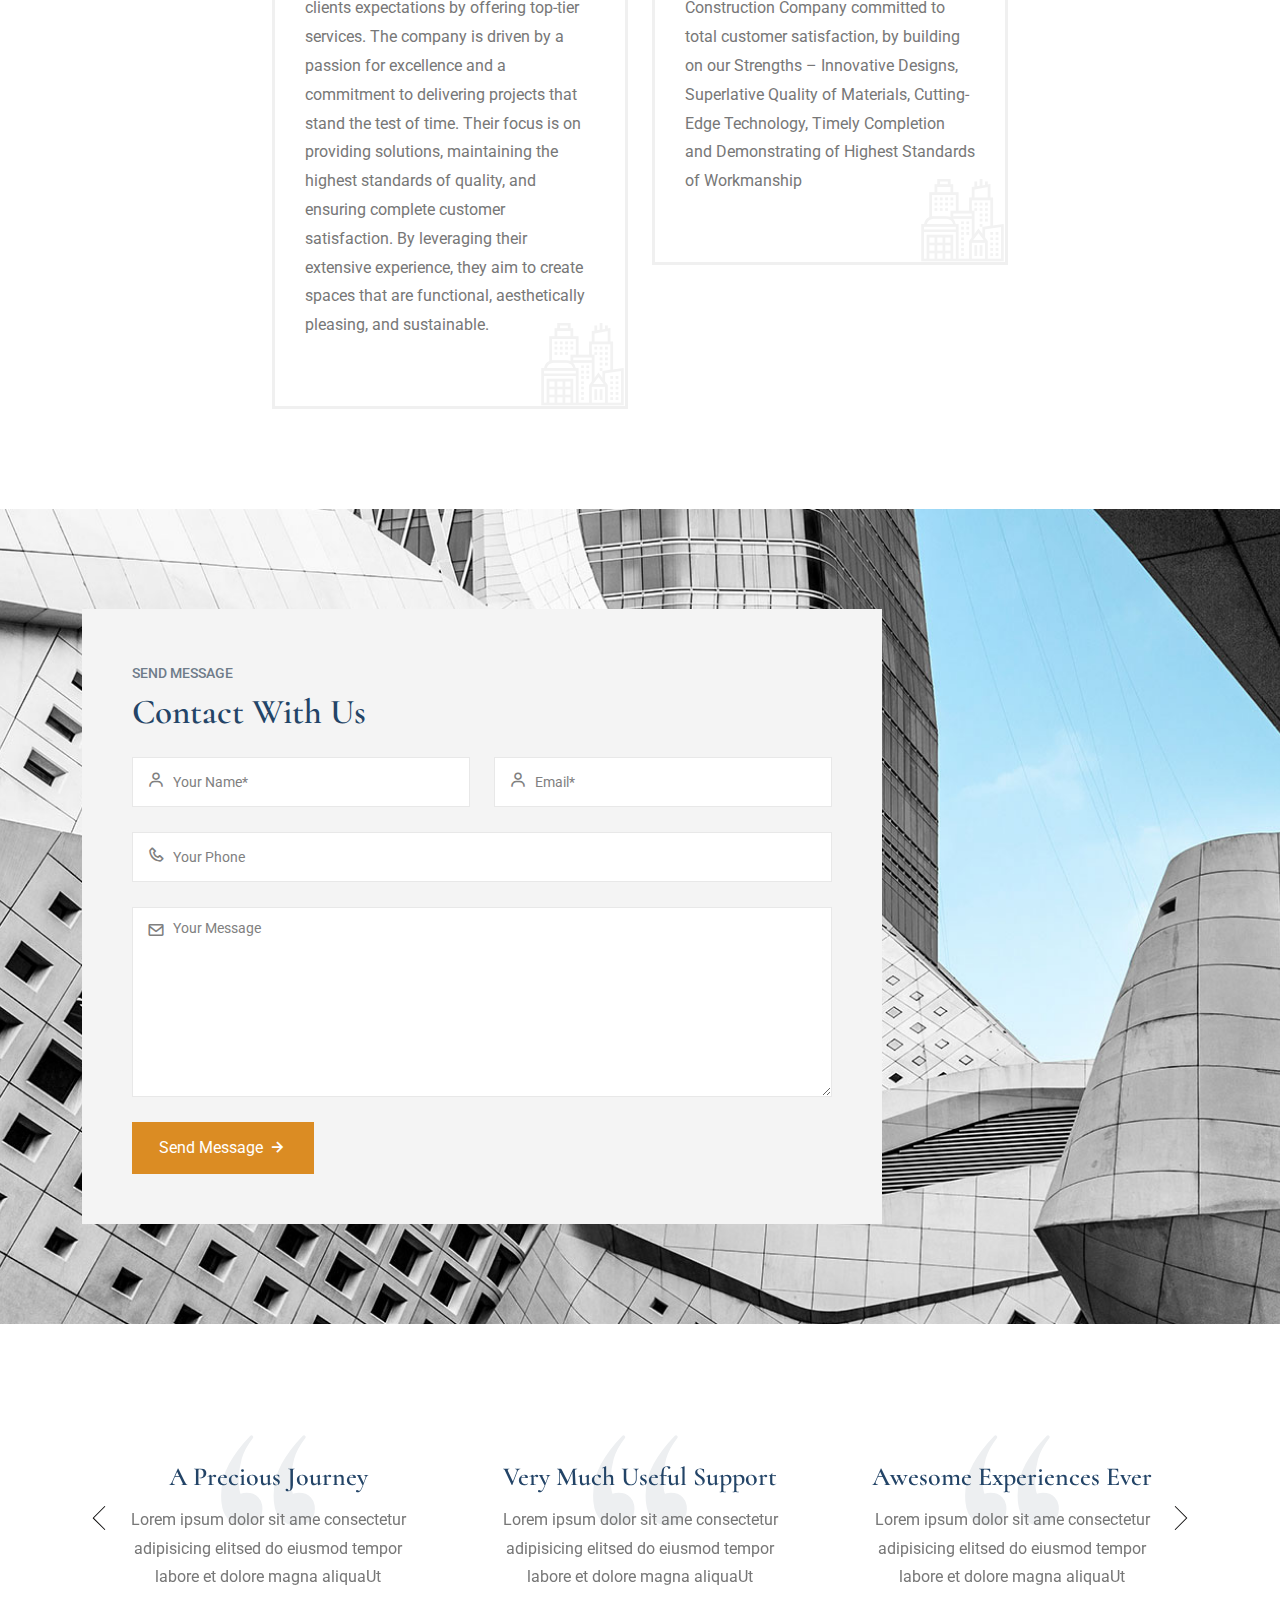
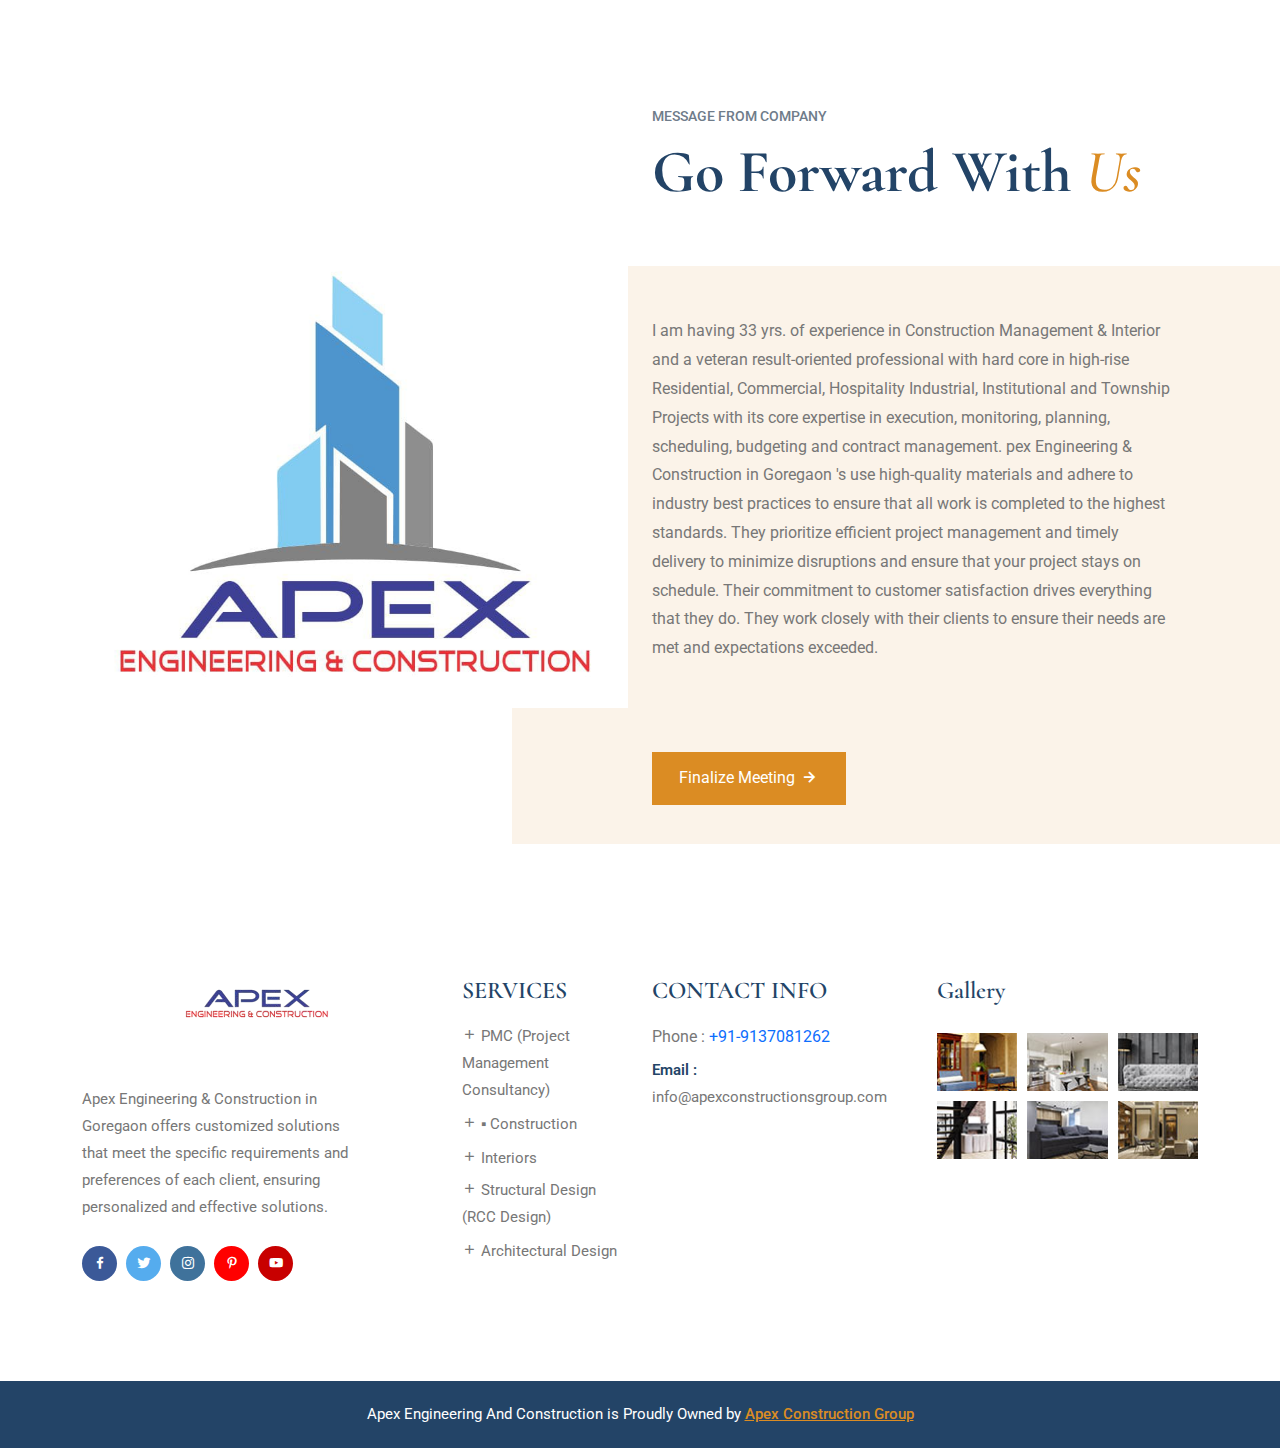
==== commit ee1c3eda: "dsgf" ====
--- a/index.html
+++ b/index.html
@@ -33,6 +33,10 @@
         
         <!-- Title -->
         <title>Apex Engineering and Construction</title>
+ <!-- whatsapp button  -->
+        <link rel="stylesheet" href="https://maxcdn.bootstrapcdn.com/font-awesome/4.5.0/css/font-awesome.min.css">
+
+
 
         <!-- Favicon -->
         <link rel="icon" type="image/png" href="assets/img/favicon.png">
@@ -40,7 +44,7 @@
     <body>
 
         <!-- Preloader -->
-        <div class="preloader">
+        <!-- <div class="preloader">
             <div class="d-table">
                 <div class="d-table-cell">
                     <div class="spinner">
@@ -50,7 +54,7 @@
                     </div>
                 </div>
             </div>
-        </div>
+        </div> -->
         <!-- End Preloader -->
 
         <!-- Start Navbar Area -->
@@ -122,6 +126,31 @@
             </div>
         </div>
         <!-- End Navbar Area -->
+
+        <style>
+            .float{
+	position:fixed;
+	width:60px;
+	height:60px;
+	bottom:20px;
+	right:18px;
+	background-color:#25d366;
+	color:#FFF;
+	border-radius:50px;
+	text-align:center;
+  font-size:30px;
+	box-shadow: 2px 2px 3px #999;
+  z-index:100;
+}
+
+.my-float{
+	margin-top:16px;
+}
+        </style>
+
+        <a href="https://wa.me/+919137081262" class="float" target="_blank">
+            <i class="fa fa-whatsapp my-float"></i>
+            </a>
         
         <!-- Home Slider Area -->
         <div class="home-slider-area">
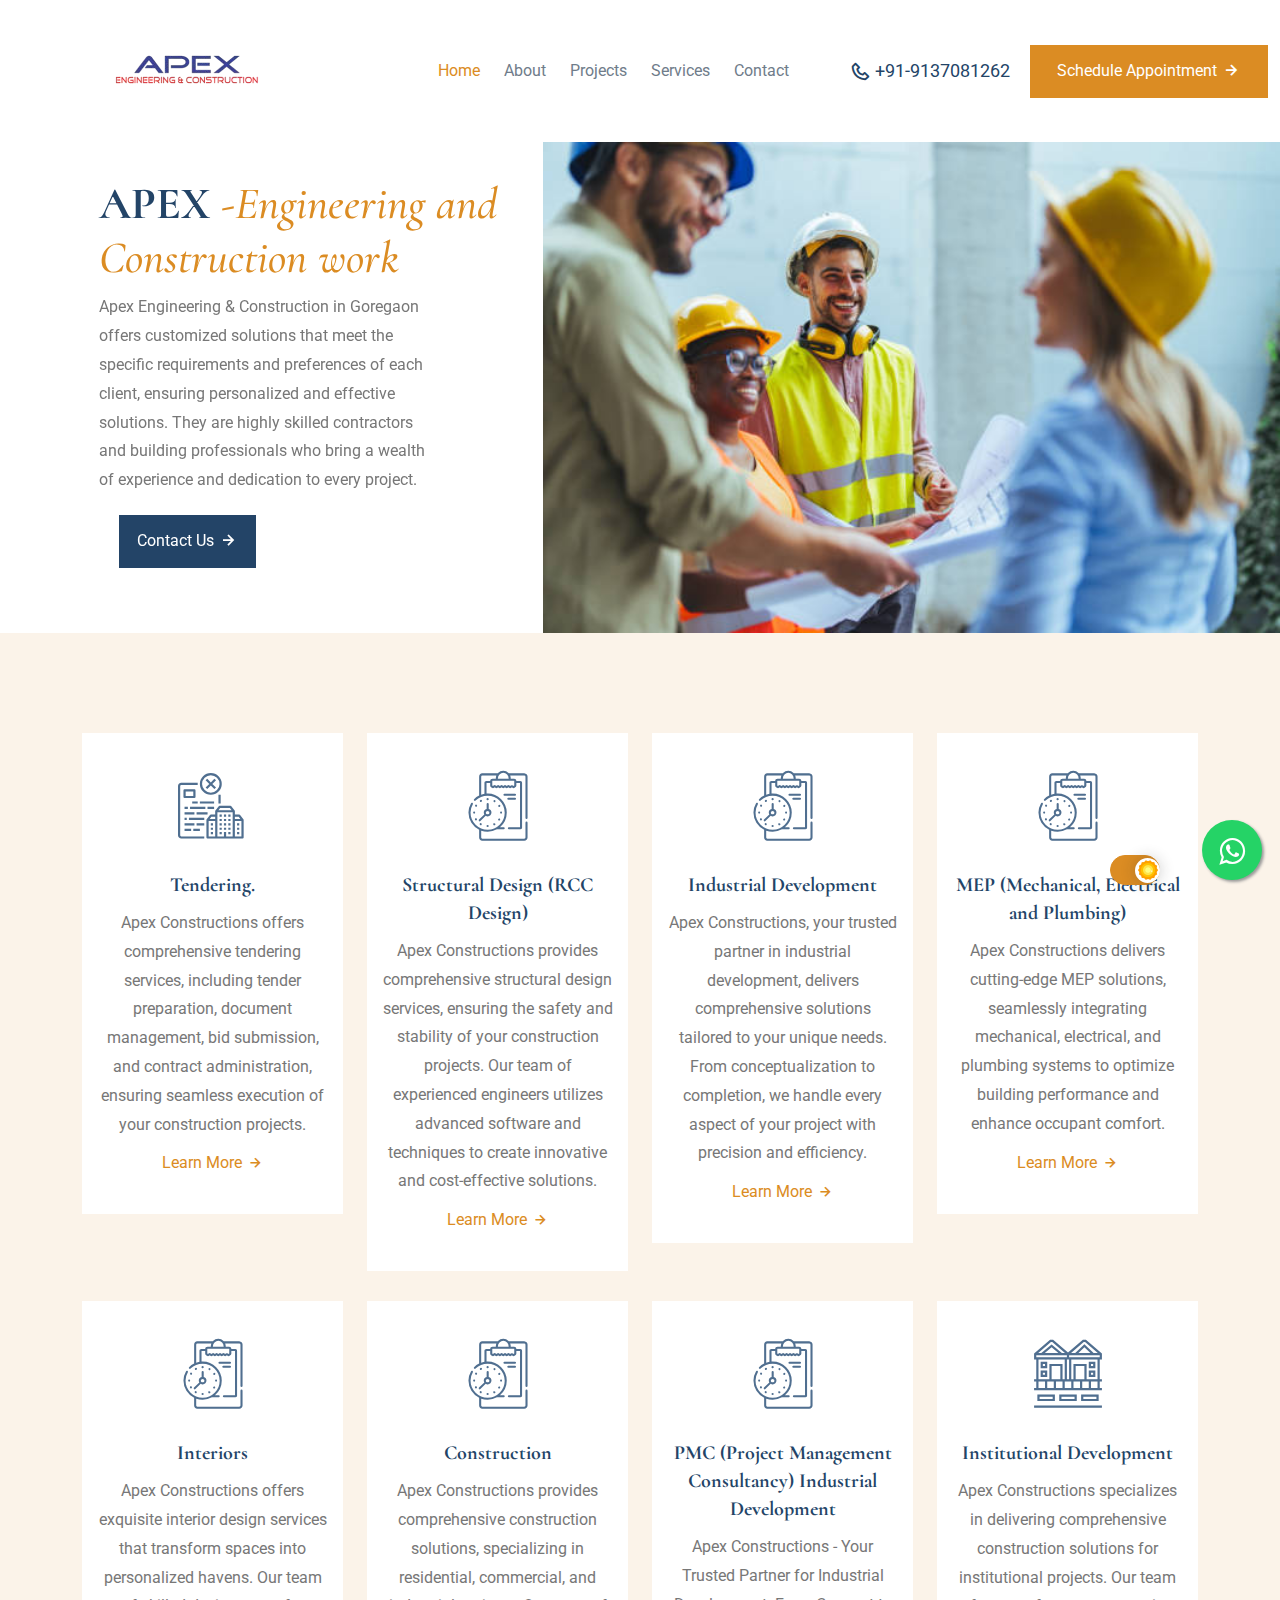
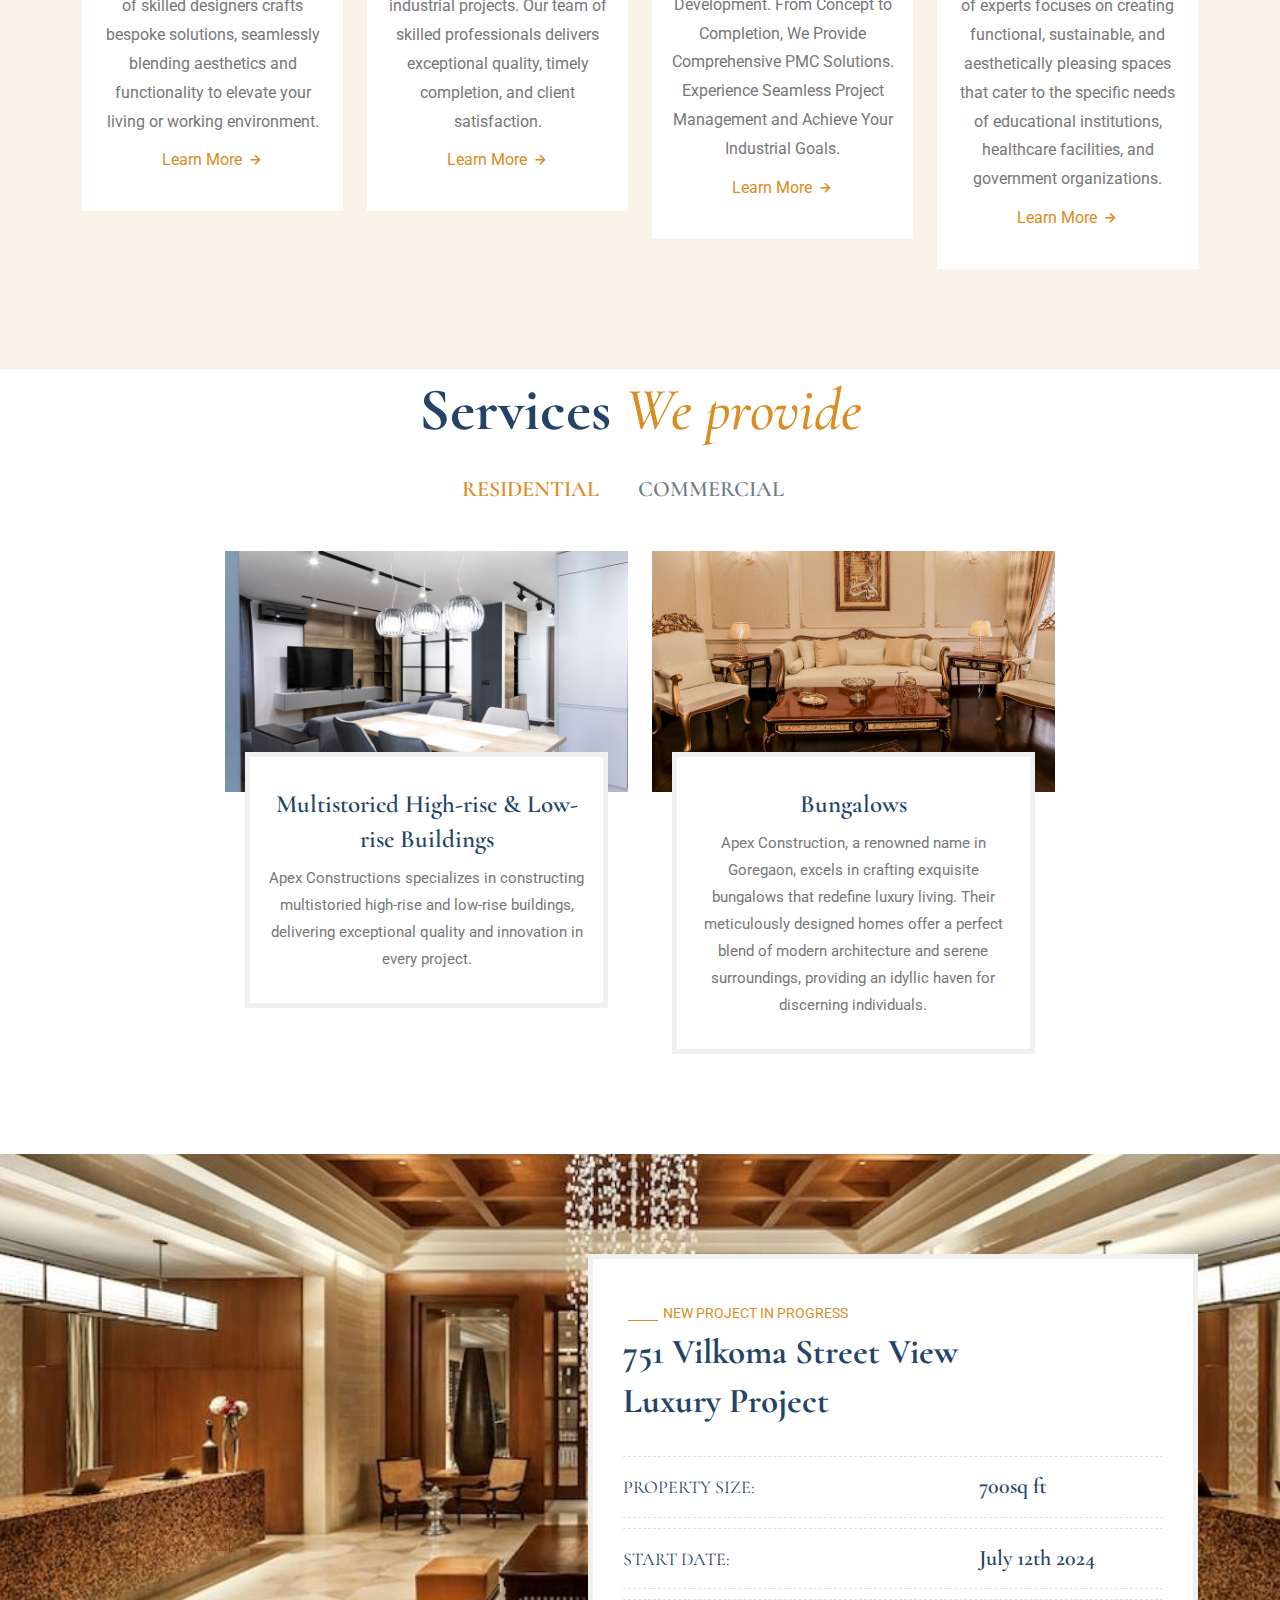
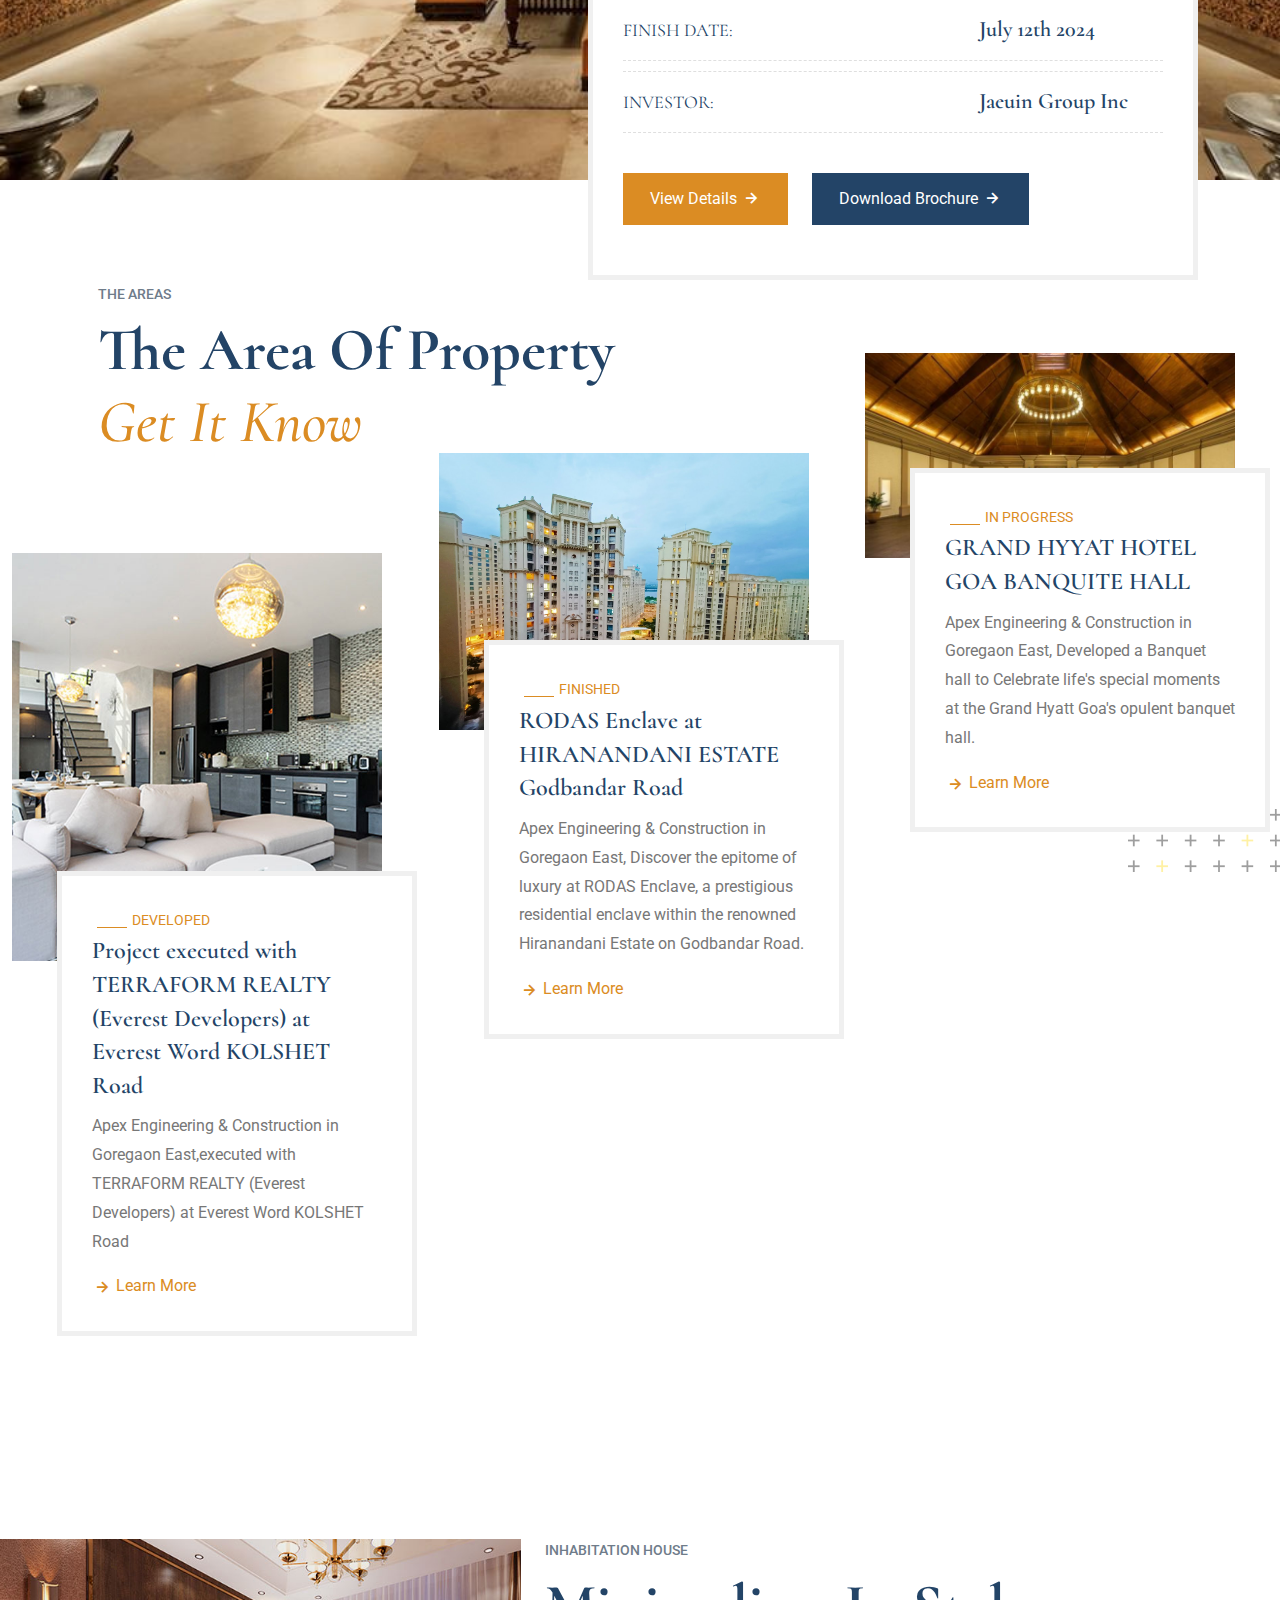
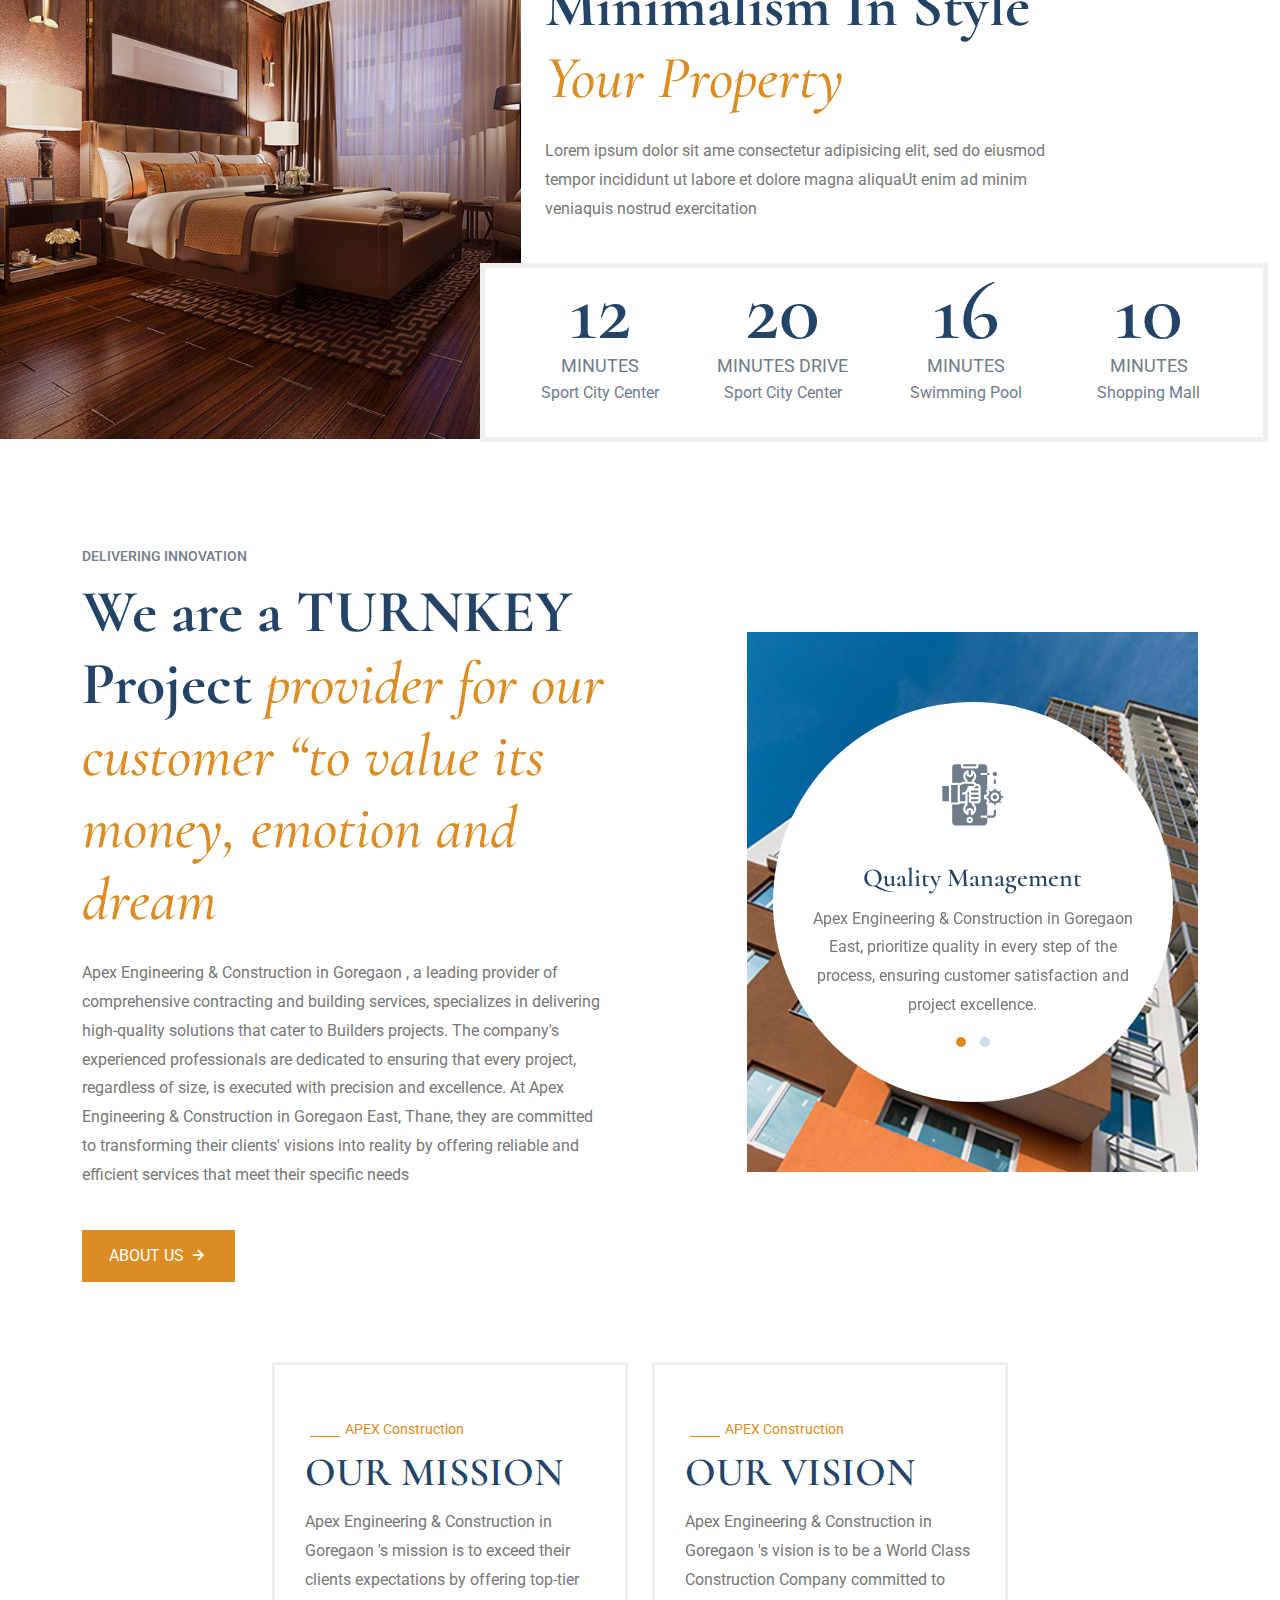
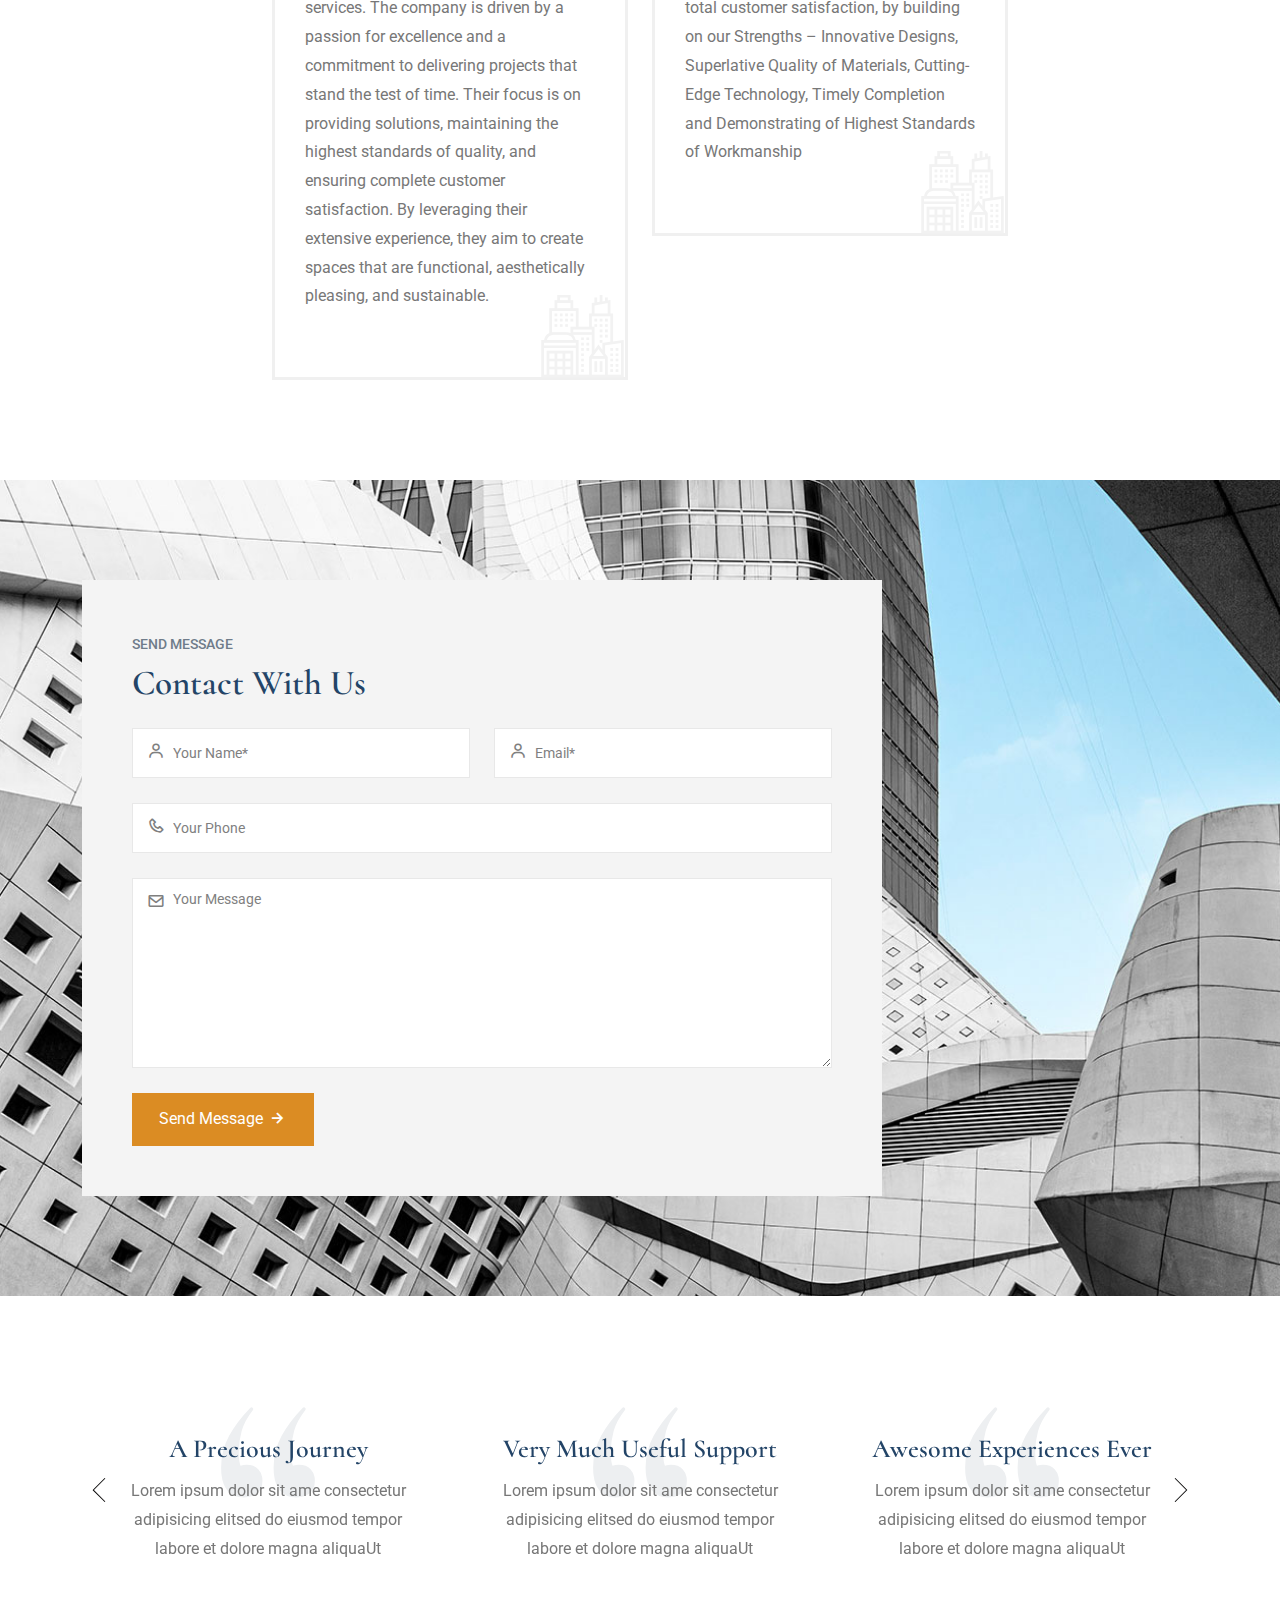
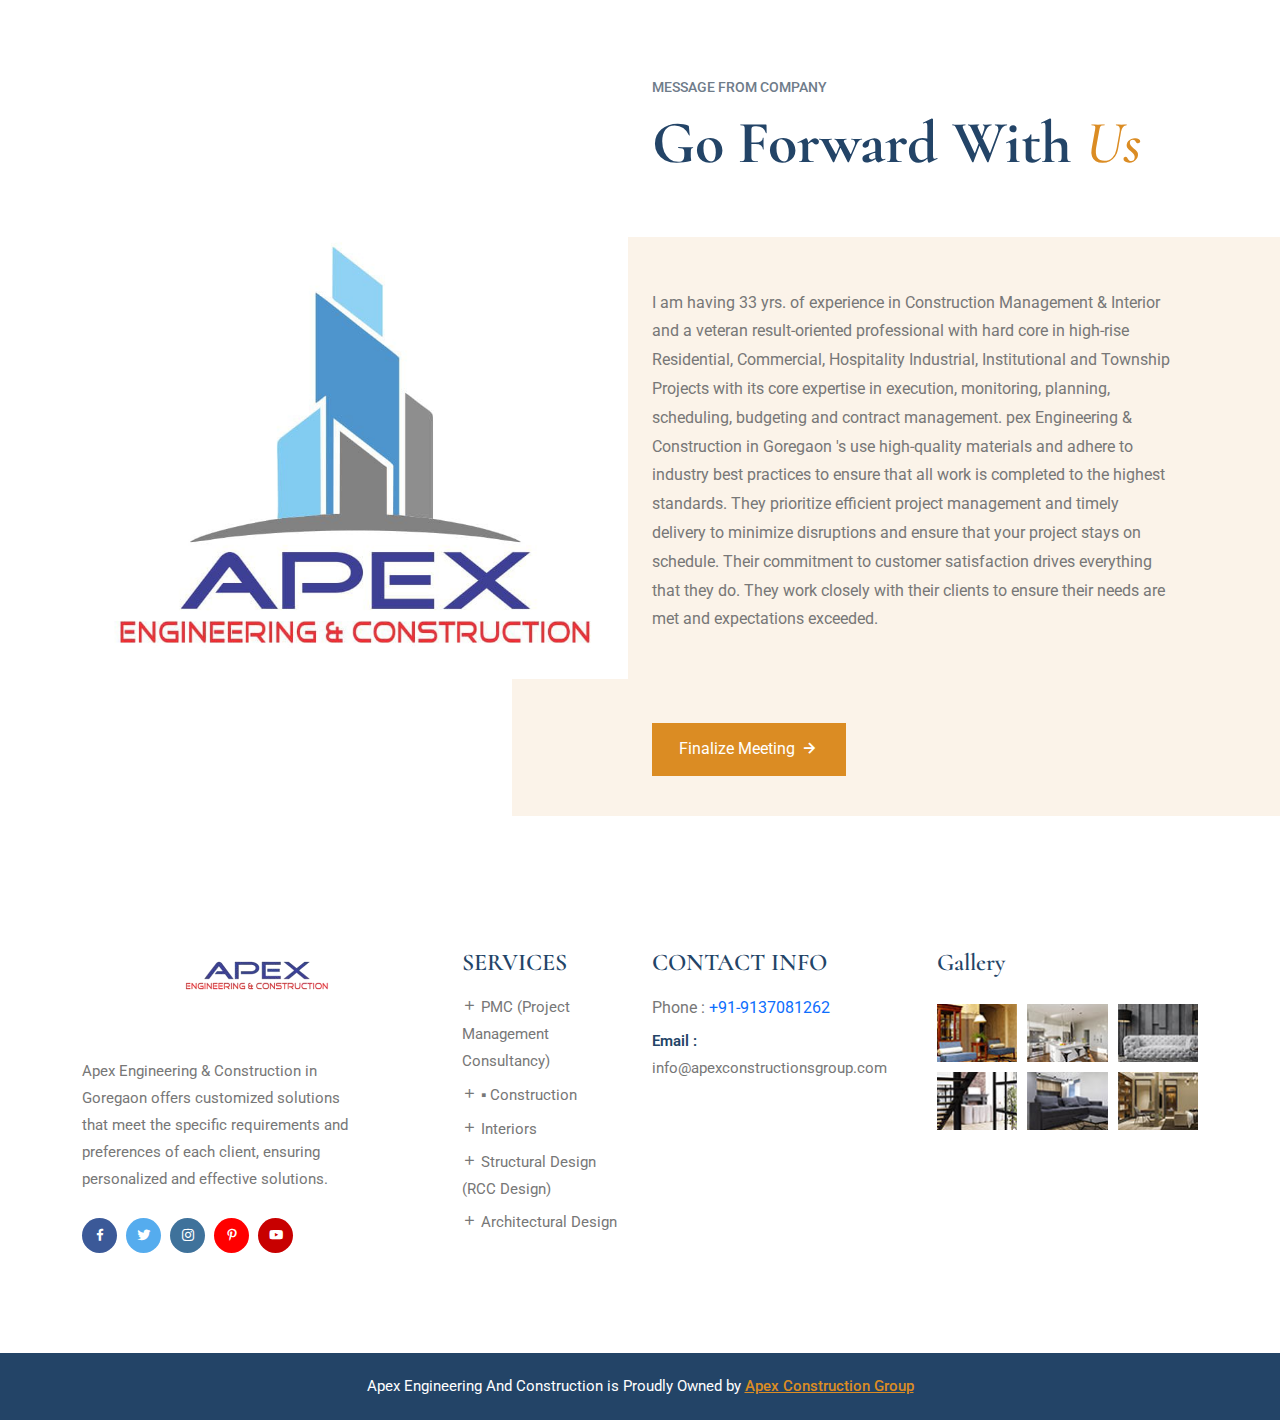
==== commit 1881617f: "ju" ====
--- a/index.html
+++ b/index.html
@@ -216,7 +216,7 @@
                             <a href="#">
                                 <h3>Tendering. </h3>
                             </a>
-                            <p class="text-break">Apex Construction Goregaon offers comprehensive tendering services, including tender preparation, document management, bid submission, and contract administration, ensuring seamless execution of your construction projects.</p>
+                            <p class="text-break">Apex Constructions offers comprehensive tendering services, including tender preparation, document management, bid submission, and contract administration, ensuring seamless execution of your construction projects.</p>
                             <a href="services.html" class="learn-more-btn">
                                 Learn More
                                 <i class='bx bx-right-arrow-alt'></i>
@@ -231,7 +231,7 @@
                             <a href="#">
                                 <h3>Structural Design (RCC Design)</h3>
                             </a>
-                            <p class="text-break">Apex Construction Goregaon provides comprehensive structural design services, ensuring the safety and stability of your construction projects. Our team of experienced engineers utilizes advanced software and techniques to create innovative and cost-effective solutions. </p>
+                            <p class="text-break">Apex Constructions provides comprehensive structural design services, ensuring the safety and stability of your construction projects. Our team of experienced engineers utilizes advanced software and techniques to create innovative and cost-effective solutions. </p>
                             <a href="services.html" class="learn-more-btn">
                                 Learn More
                                 <i class='bx bx-right-arrow-alt'></i>
@@ -245,7 +245,7 @@
                             <a href="#">
                                 <h3>Industrial Development</h3>
                             </a>
-                            <p class="text-break">Apex Construction Goregaon, your trusted partner in industrial development, delivers comprehensive solutions tailored to your unique needs. From conceptualization to completion, we handle every aspect of your project with precision and efficiency.</p>
+                            <p class="text-break">Apex Constructions, your trusted partner in industrial development, delivers comprehensive solutions tailored to your unique needs. From conceptualization to completion, we handle every aspect of your project with precision and efficiency.</p>
                             <a href="services.html" class="learn-more-btn">
                                 Learn More
                                 <i class='bx bx-right-arrow-alt'></i>
@@ -258,7 +258,7 @@
                             <a href="#">
                                 <h3>MEP (Mechanical, Electrical and Plumbing) </h3>
                             </a>
-                            <p class="text-break">Apex Construction Goregaon delivers cutting-edge MEP solutions, seamlessly integrating mechanical, electrical, and plumbing systems to optimize building performance and enhance occupant comfort.</p>
+                            <p class="text-break">Apex Constructions delivers cutting-edge MEP solutions, seamlessly integrating mechanical, electrical, and plumbing systems to optimize building performance and enhance occupant comfort.</p>
                             <a href="services.html" class="learn-more-btn">
                                 Learn More
                                 <i class='bx bx-right-arrow-alt'></i>
@@ -271,7 +271,7 @@
                             <a href="#">
                                 <h3>Interiors </h3>
                             </a>
-                            <p class="text-break">Apex Construction Goregaon offers exquisite interior design services that transform spaces into personalized havens. Our team of skilled designers crafts bespoke solutions, seamlessly blending aesthetics and functionality to elevate your living or working environment.</p>
+                            <p class="text-break">Apex Constructions offers exquisite interior design services that transform spaces into personalized havens. Our team of skilled designers crafts bespoke solutions, seamlessly blending aesthetics and functionality to elevate your living or working environment.</p>
                             <a href="services.html" class="learn-more-btn">
                                 Learn More
                                 <i class='bx bx-right-arrow-alt'></i>
@@ -284,7 +284,7 @@
                             <a href="#">
                                 <h3>Construction </h3>
                             </a>
-                            <p class="text-break">Apex Construction Goregaon provides comprehensive construction solutions, specializing in residential, commercial, and industrial projects. Our team of skilled professionals delivers exceptional quality, timely completion, and client satisfaction.</p>
+                            <p class="text-break">Apex Constructions provides comprehensive construction solutions, specializing in residential, commercial, and industrial projects. Our team of skilled professionals delivers exceptional quality, timely completion, and client satisfaction.</p>
                             <a href="services.html" class="learn-more-btn">
                                 Learn More
                                 <i class='bx bx-right-arrow-alt'></i>
@@ -297,7 +297,7 @@
                             <a href="#">
                                 <h3>PMC (Project Management Consultancy) Industrial Development</h3>
                             </a>
-                            <p class="text-break">Apex Construction Goregaon - Your Trusted Partner for Industrial Development.
+                            <p class="text-break">Apex Constructions - Your Trusted Partner for Industrial Development.
 
                                 From Concept to Completion, We Provide Comprehensive PMC Solutions.
                                 
@@ -316,7 +316,7 @@
                             <a href="#">
                                 <h3>Institutional Development </h3>
                             </a>
-                            <p class="text-break">Apex Construction Goregaon specializes in delivering comprehensive construction solutions for institutional projects. Our team of experts focuses on creating functional, sustainable, and aesthetically pleasing spaces that cater to the specific needs of educational institutions, healthcare facilities, and government organizations. </p>
+                            <p class="text-break">Apex Constructions specializes in delivering comprehensive construction solutions for institutional projects. Our team of experts focuses on creating functional, sustainable, and aesthetically pleasing spaces that cater to the specific needs of educational institutions, healthcare facilities, and government organizations. </p>
                             <a href="services.html" class="learn-more-btn">
                                 Learn More
                                 <i class='bx bx-right-arrow-alt'></i>
@@ -363,7 +363,7 @@
                                         <a href="services.html"><h3>Multistoried High-rise & Low-rise
                                             Buildings</h3></a> 
                                         <p>
-                                            Apex Construction Goregaon specializes in constructing multistoried high-rise and low-rise buildings, delivering exceptional quality and innovation in every project. 
+                                            Apex Constructions specializes in constructing multistoried high-rise and low-rise buildings, delivering exceptional quality and innovation in every project. 
                                         </p>
                                     </div>
                                 </div>
@@ -397,7 +397,7 @@
                                     <div class="content">
                                         <a href="services.html"><h3>Malls</h3></a> 
                                         <p>
-                                            Apex Construction Goregaon, a leading name in construction, offers comprehensive mall development services. Our expertise ensures the creation of world-class shopping destinations, seamlessly blending aesthetics, functionality, and sustainability
+                                            Apex Constructions, a leading name in construction, offers comprehensive mall development services. Our expertise ensures the creation of world-class shopping destinations, seamlessly blending aesthetics, functionality, and sustainability
                                         </p>
                                     </div>
                                 </div>
@@ -411,7 +411,7 @@
                                     <div class="content">
                                         <a href="services.html"><h3>Official Multistoried Building</h3></a> 
                                         <p>
-                                            Apex Construction Goregaon, your trusted partner for premium multi-storied building development.  We specialize in creating architectural marvels that blend aesthetics with functionality, ensuring superior quality and timely delivery.  Experience the epitome of construction excellence with Apex Construction Goregaon. </p>
+                                            Apex Constructions, your trusted partner for premium multi-storied building development.  We specialize in creating architectural marvels that blend aesthetics with functionality, ensuring superior quality and timely delivery.  Experience the epitome of construction excellence with Apex Constructions. </p>
                                     </div>
                                 </div>
                             </div>
@@ -424,7 +424,7 @@
                                     <div class="content">
                                         <a href="services.html"><h3>Hospitality Projects</h3></a> 
                                         <p>
-                                            Apex Construction Goregaon, your trusted partner in hospitality project development. We specialize in crafting luxurious and functional spaces that exceed expectations. From concept to completion, our team of experts ensures seamless execution and timely delivery, transforming your vision into reality.</p>
+                                            Apex Constructions, your trusted partner in hospitality project development. We specialize in crafting luxurious and functional spaces that exceed expectations. From concept to completion, our team of experts ensures seamless execution and timely delivery, transforming your vision into reality.</p>
                                     </div>
                                 </div>
                             </div>
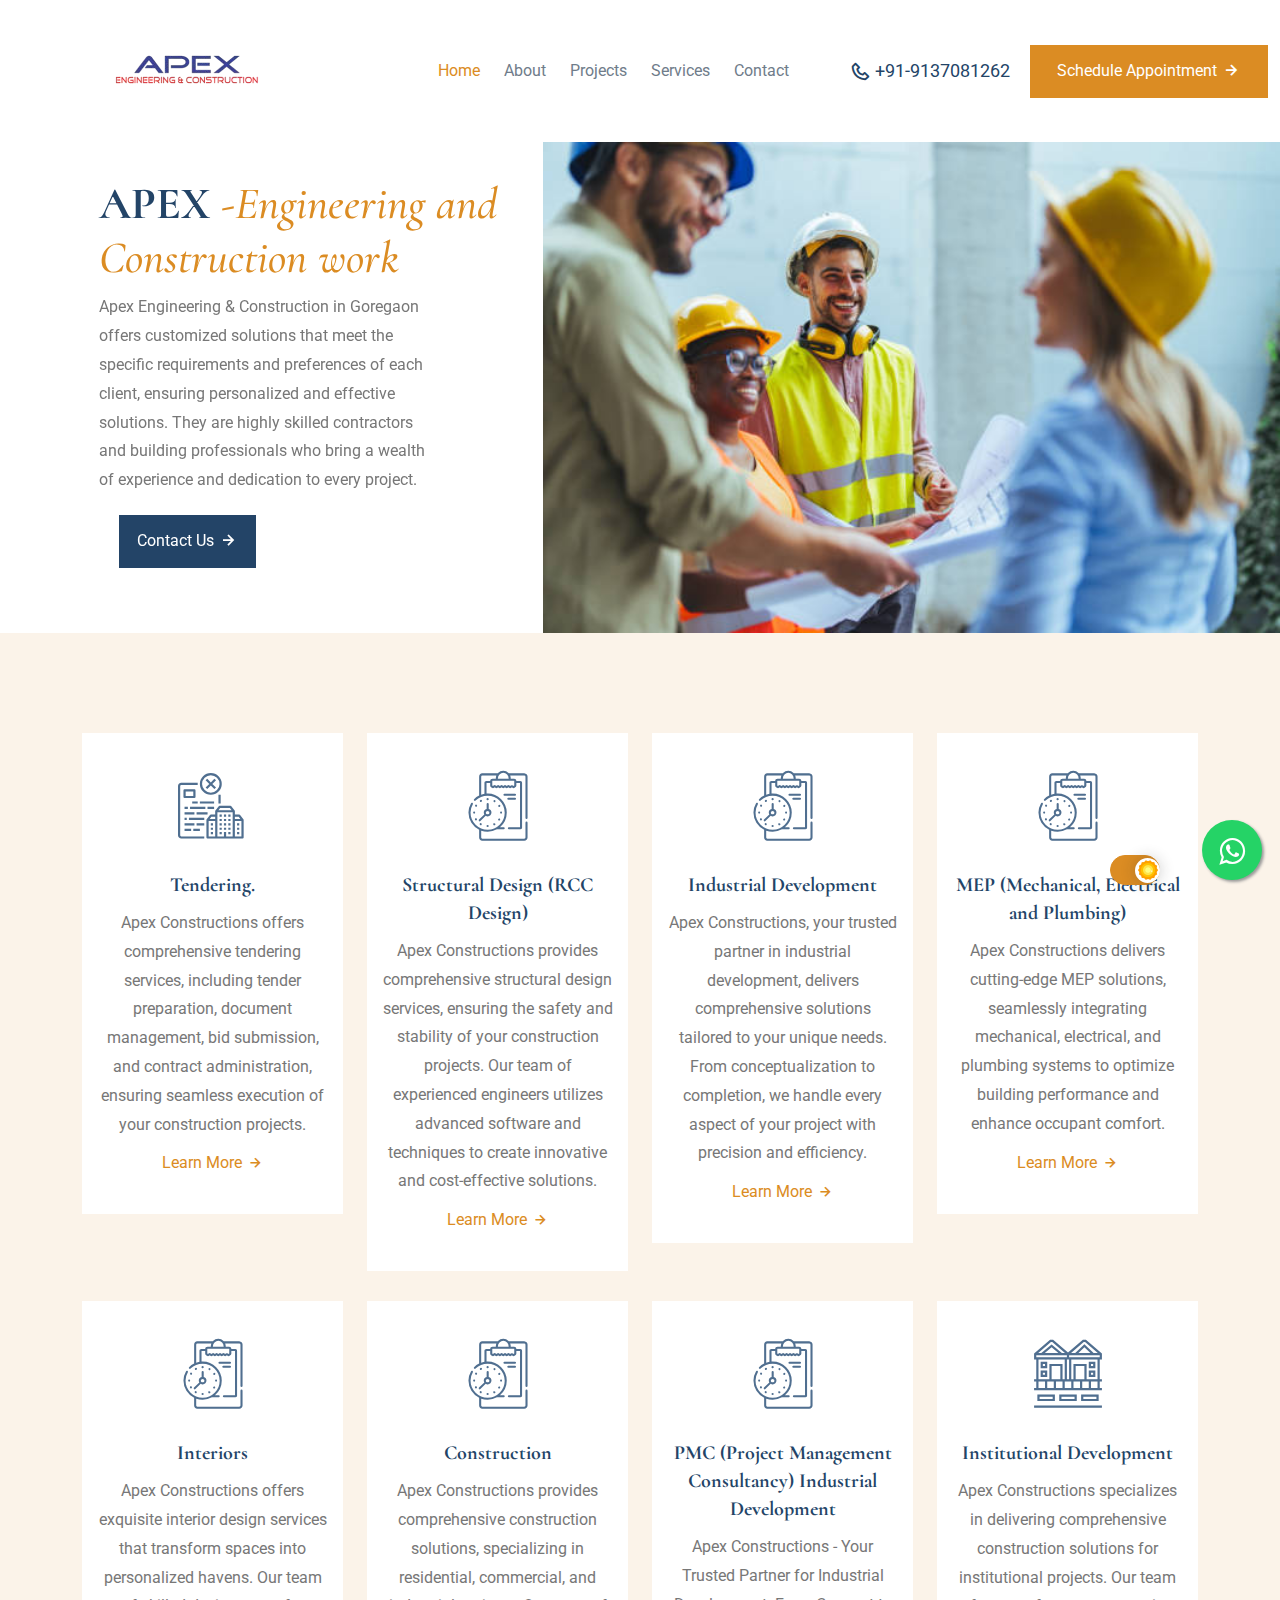
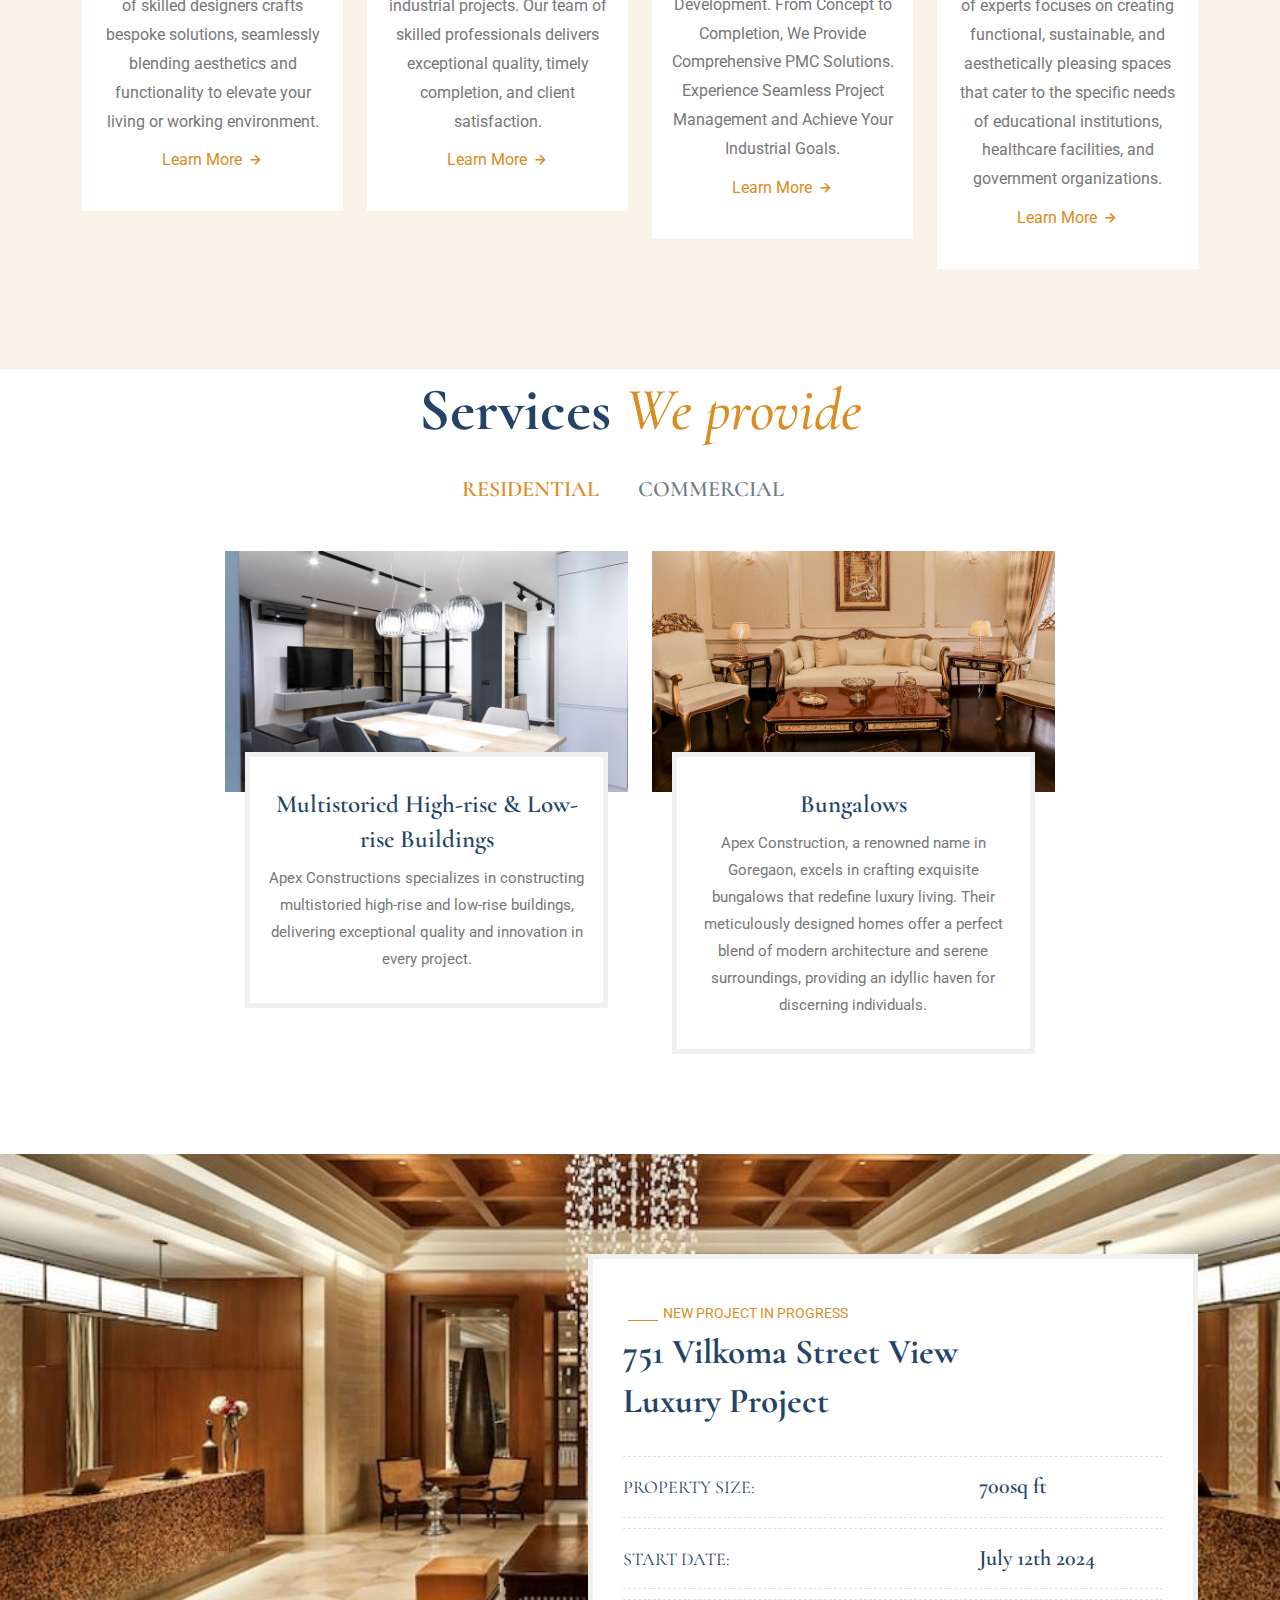
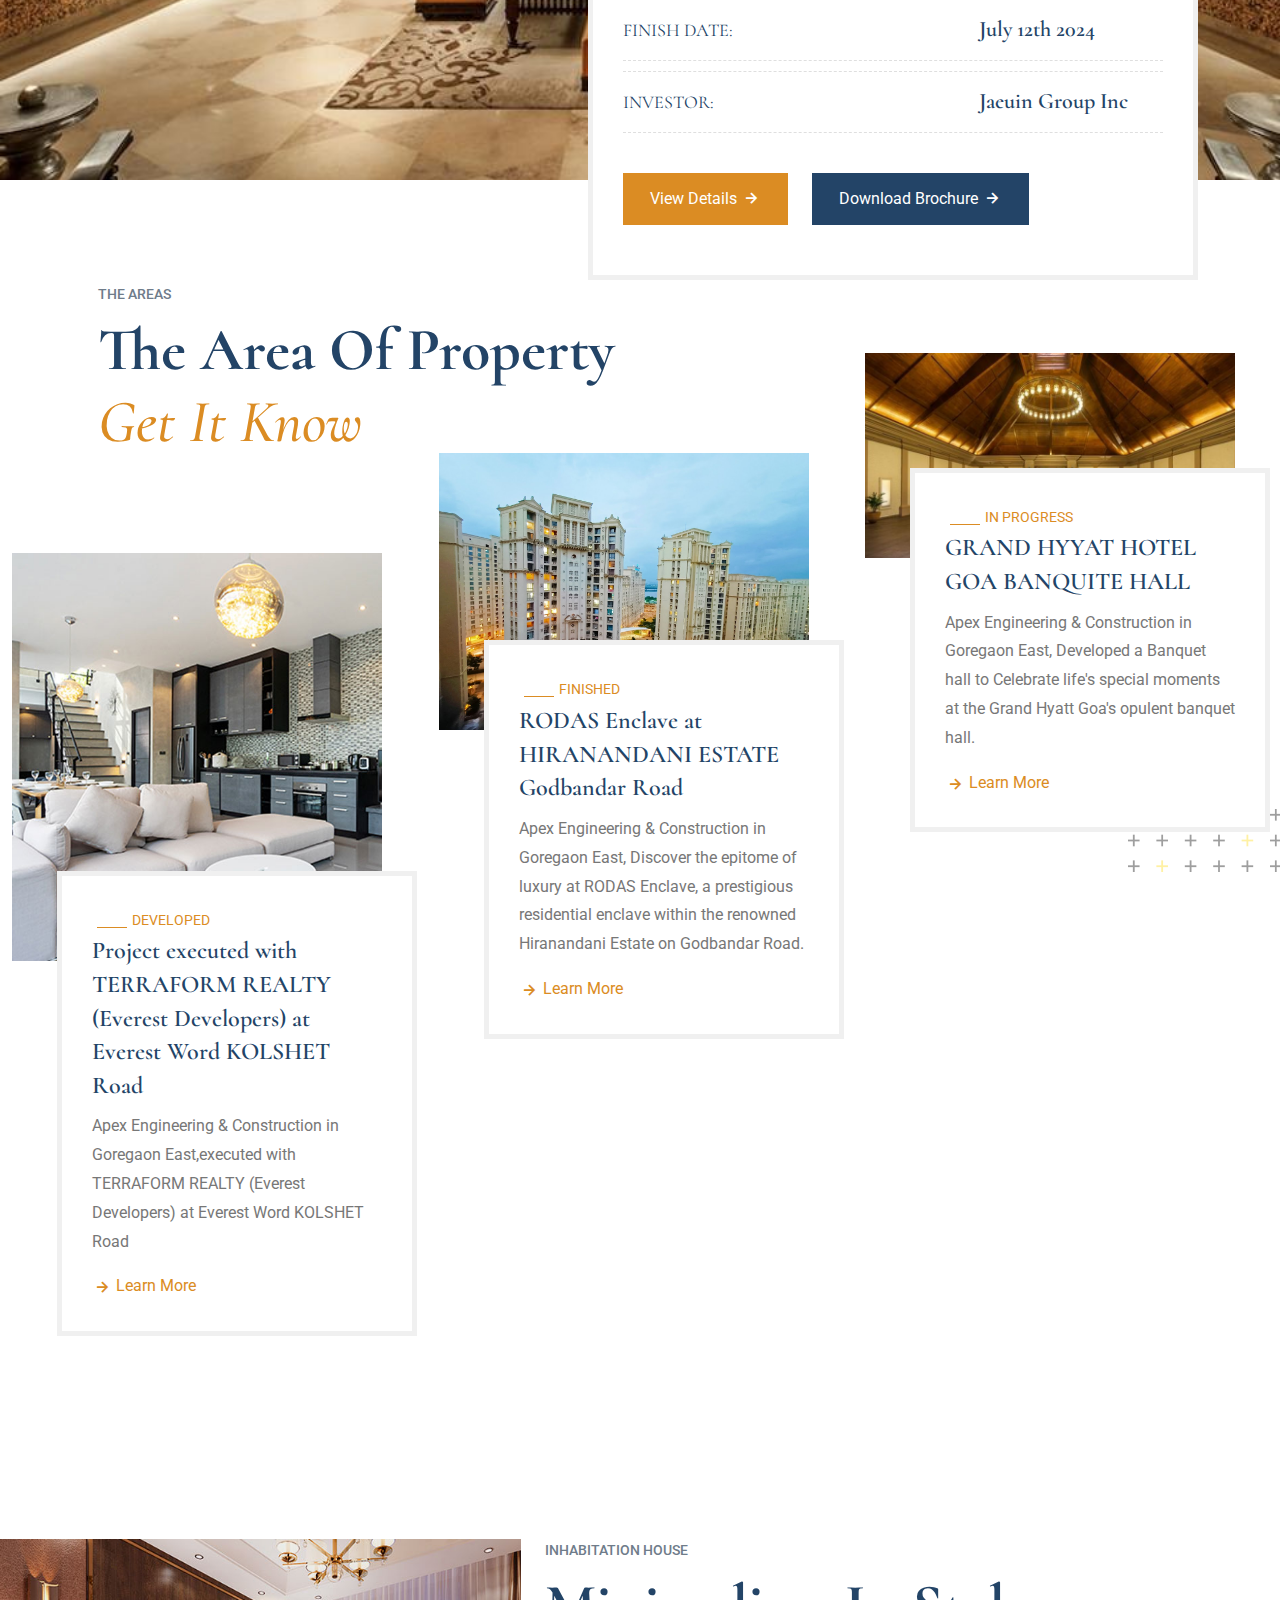
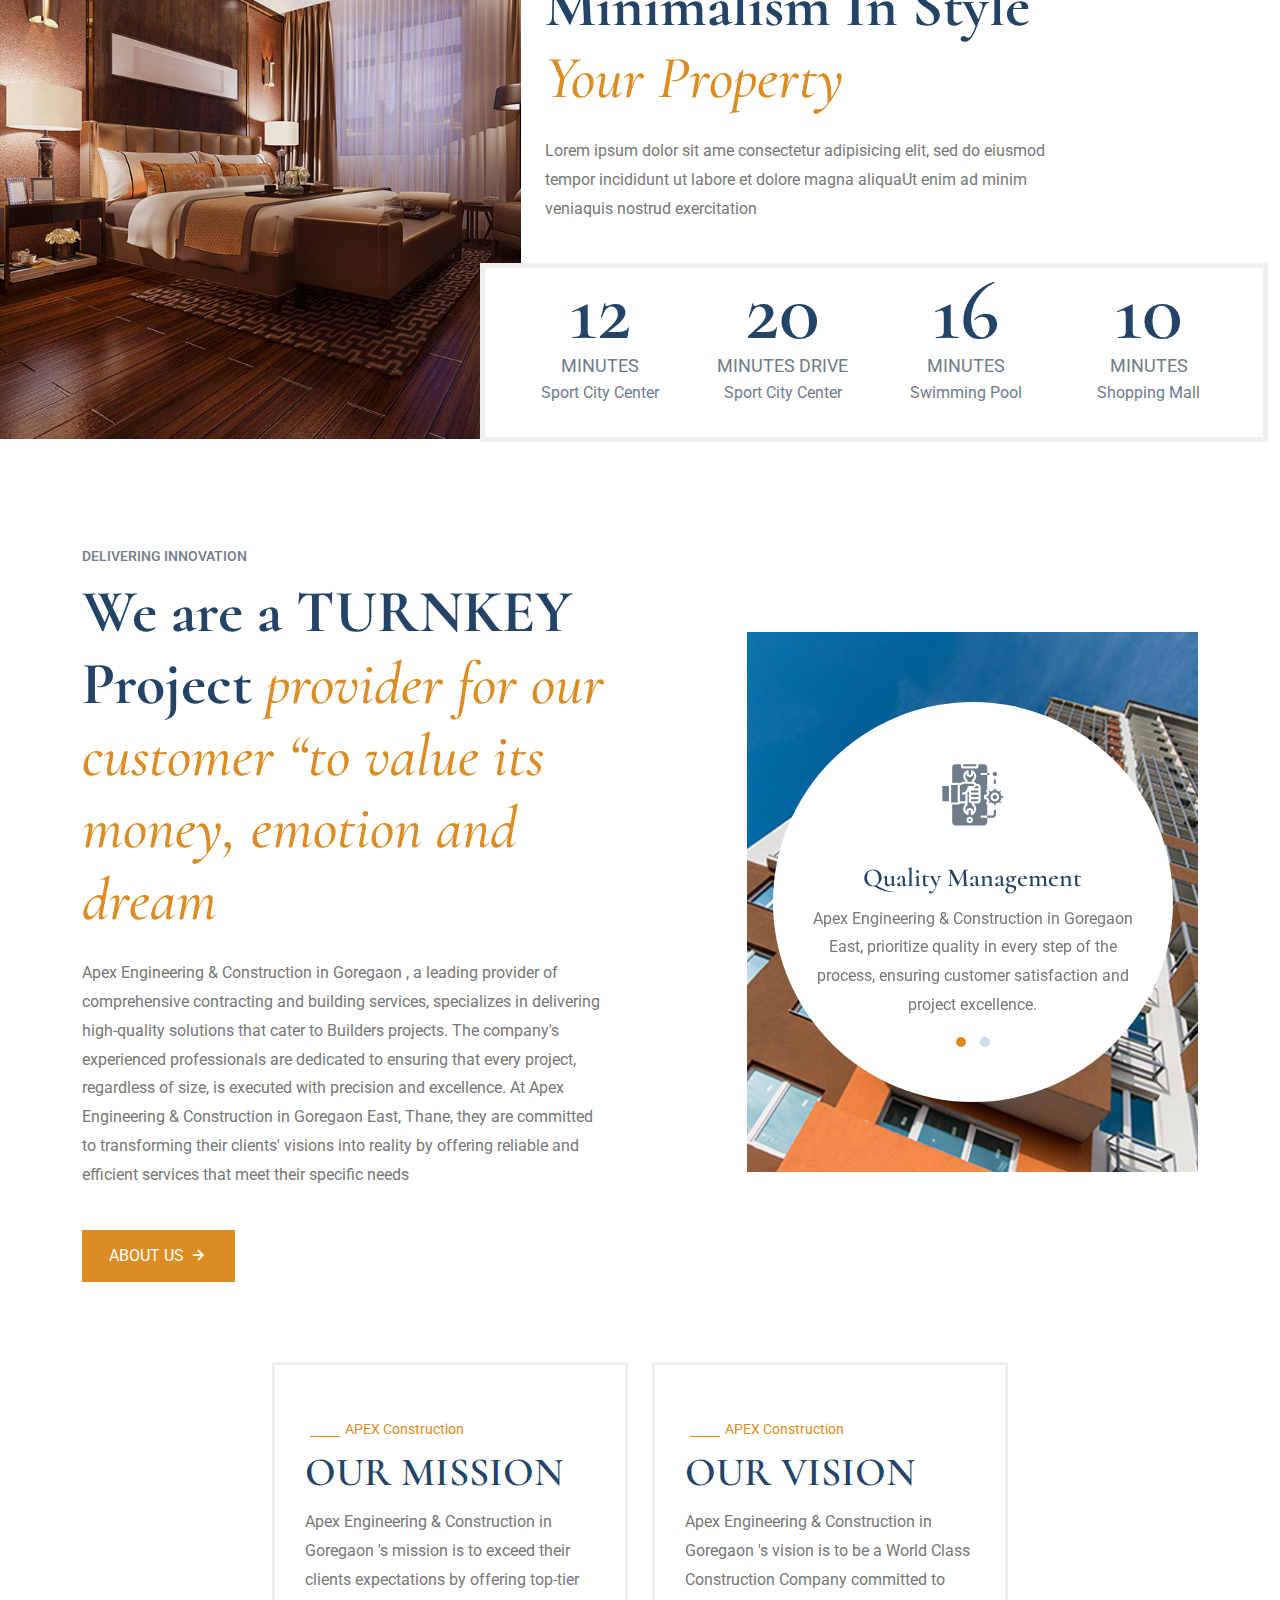
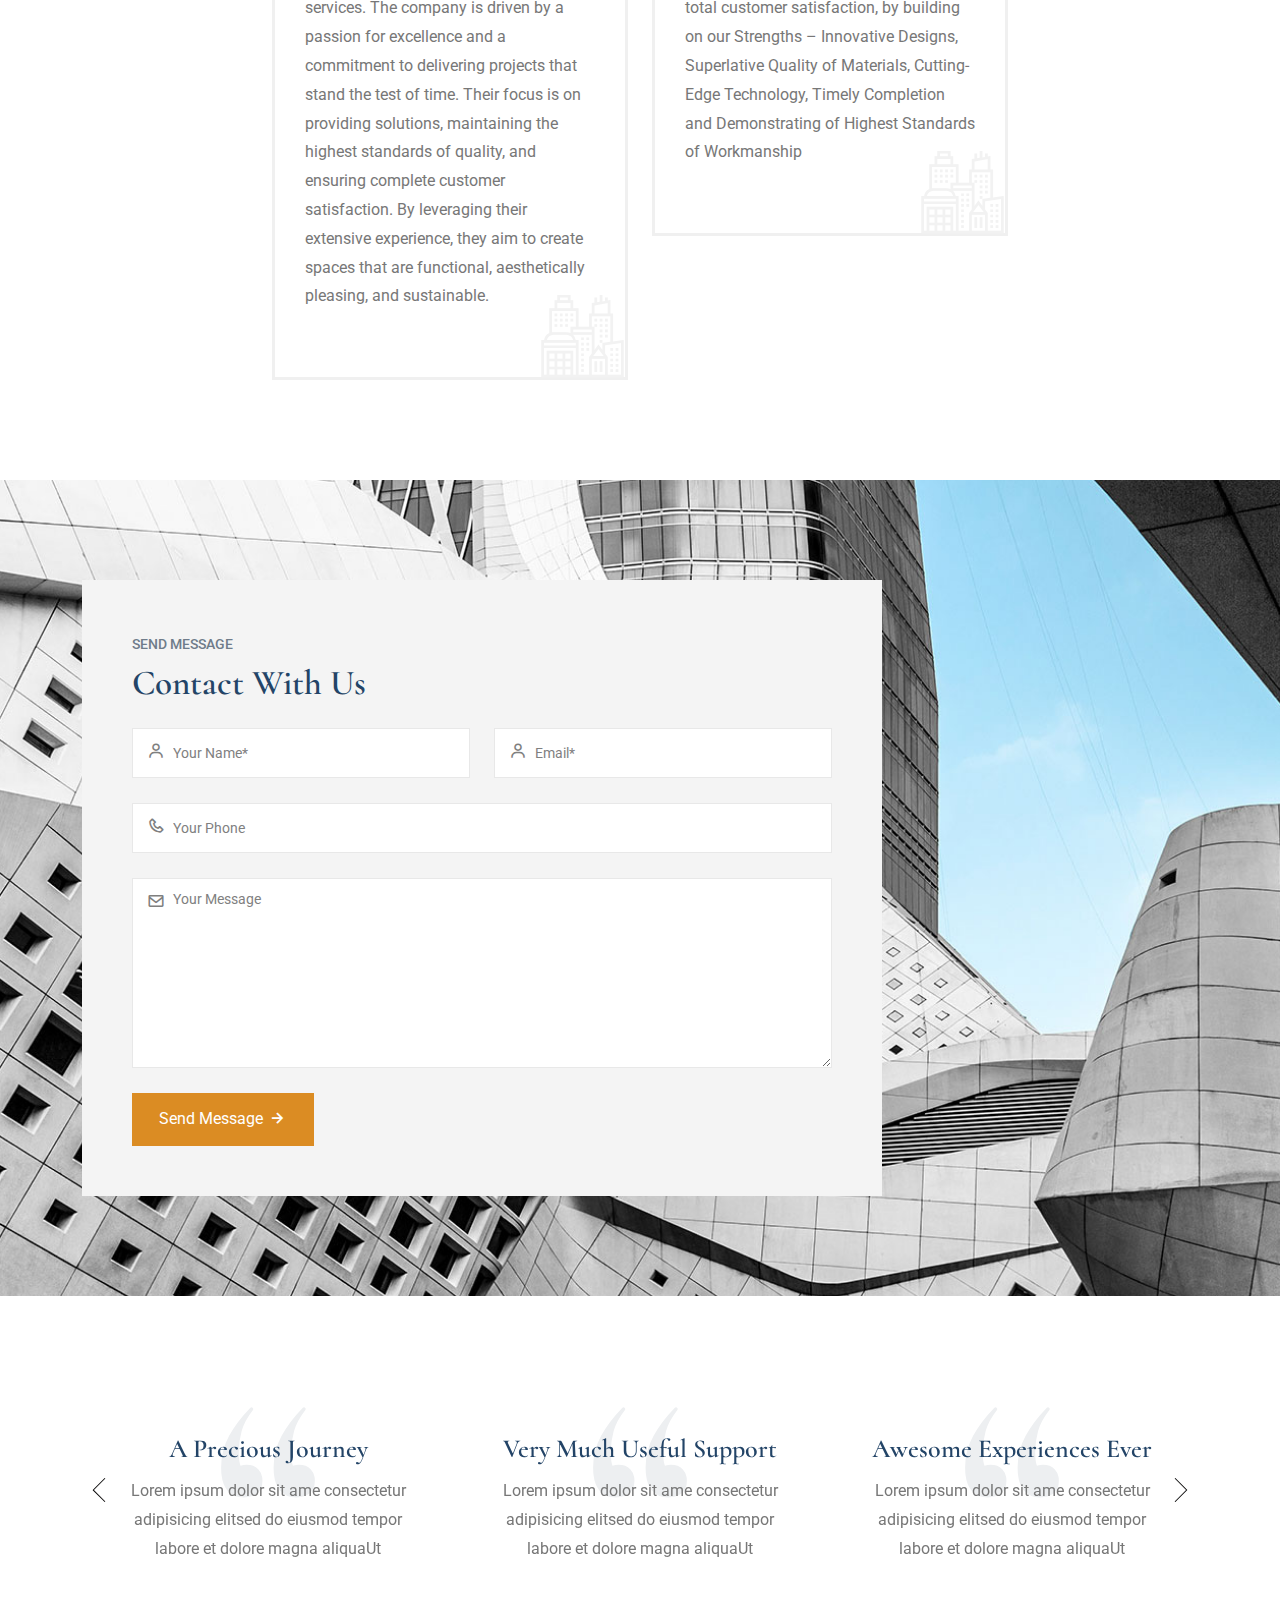
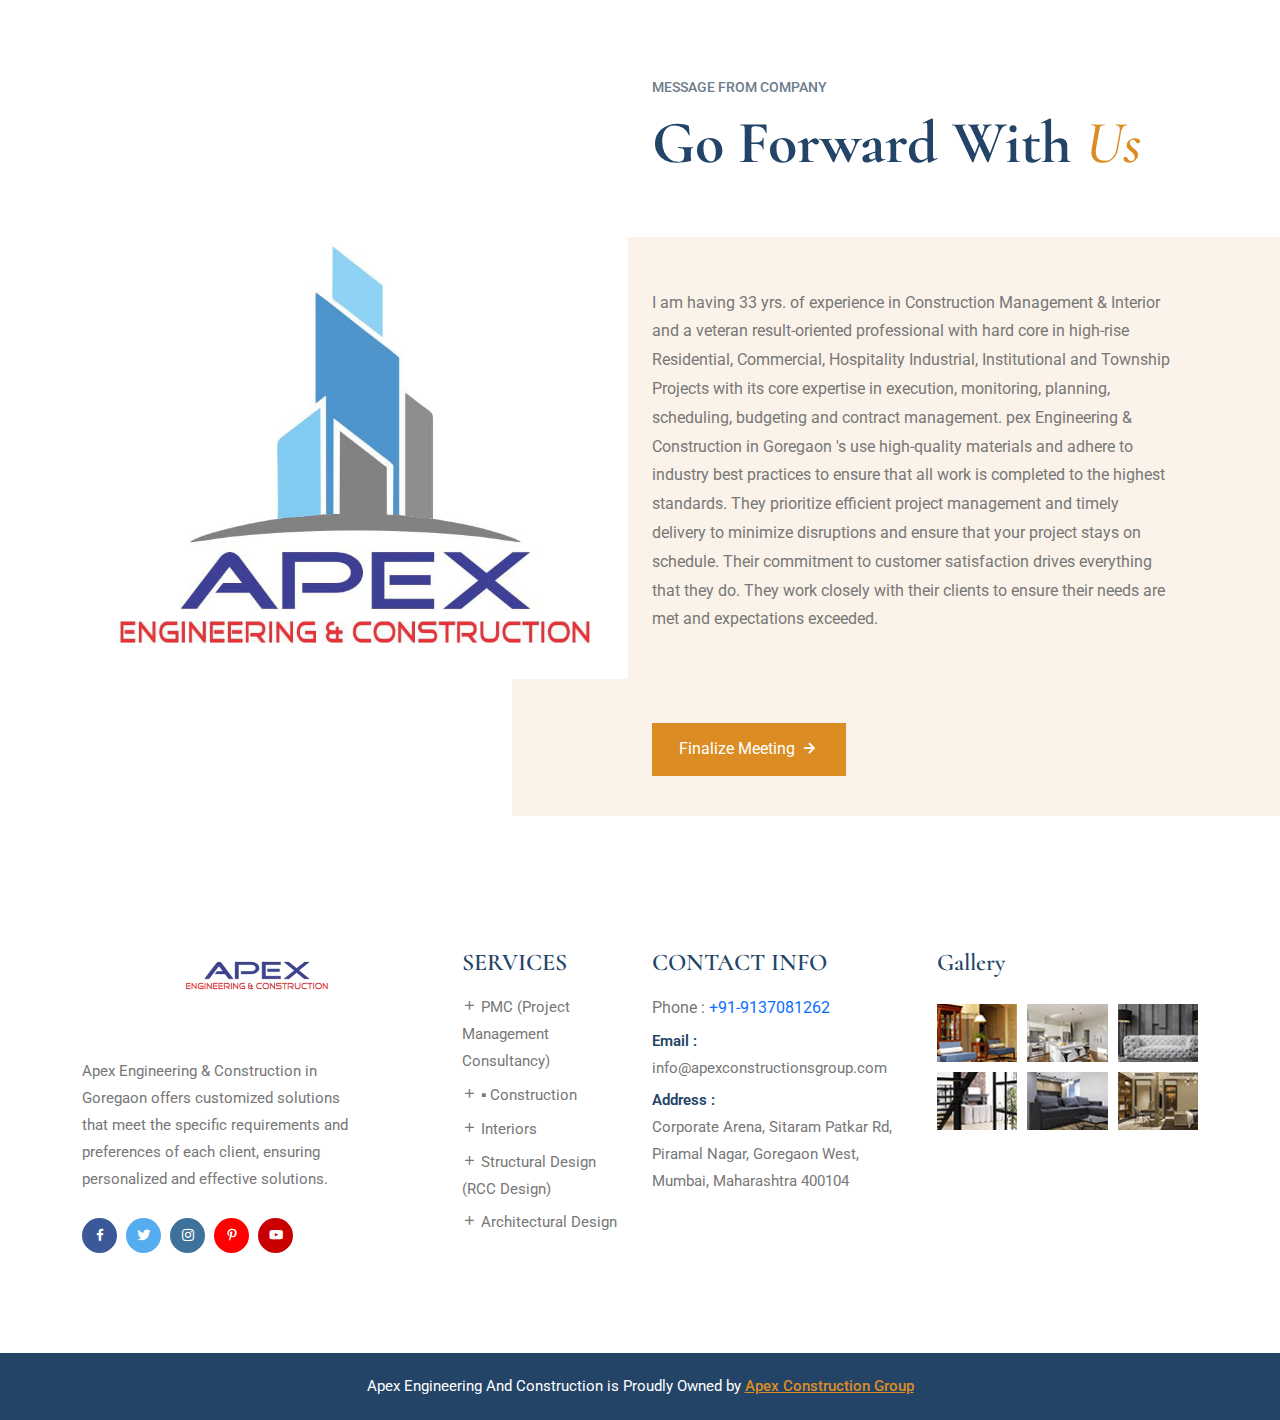
==== commit 55a61541: "dfggfhf" ====
--- a/index.html
+++ b/index.html
@@ -1109,6 +1109,9 @@
                                     <li>
                                         <span>Email :</span> <a href="#"> info@apexconstructionsgroup.com</a>
                                     </li> 
+                                    <li>
+                                        <span>Address :</span> <a href="#"> Corporate Arena, Sitaram Patkar Rd, Piramal Nagar, Goregaon West, Mumbai, Maharashtra 400104</a>
+                                    </li> 
                                 </ul>
                             </div>
                         </div>
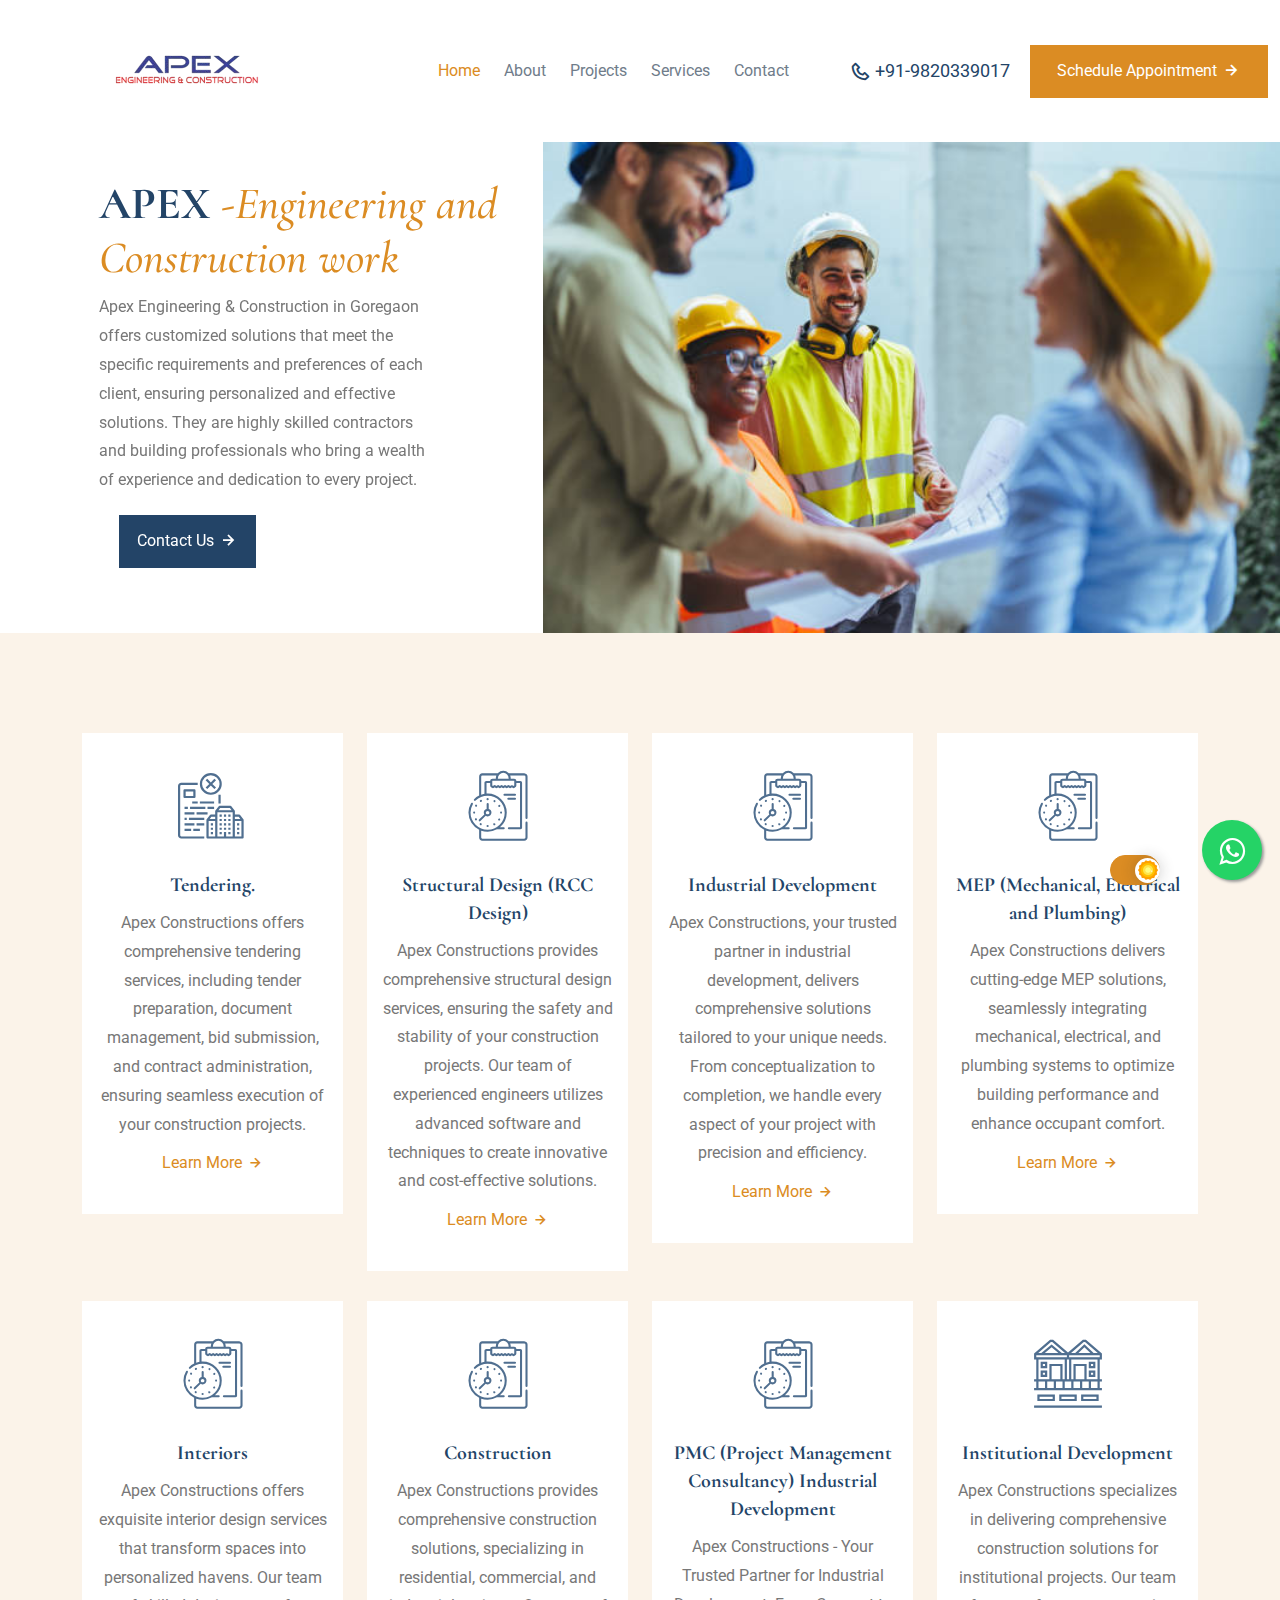
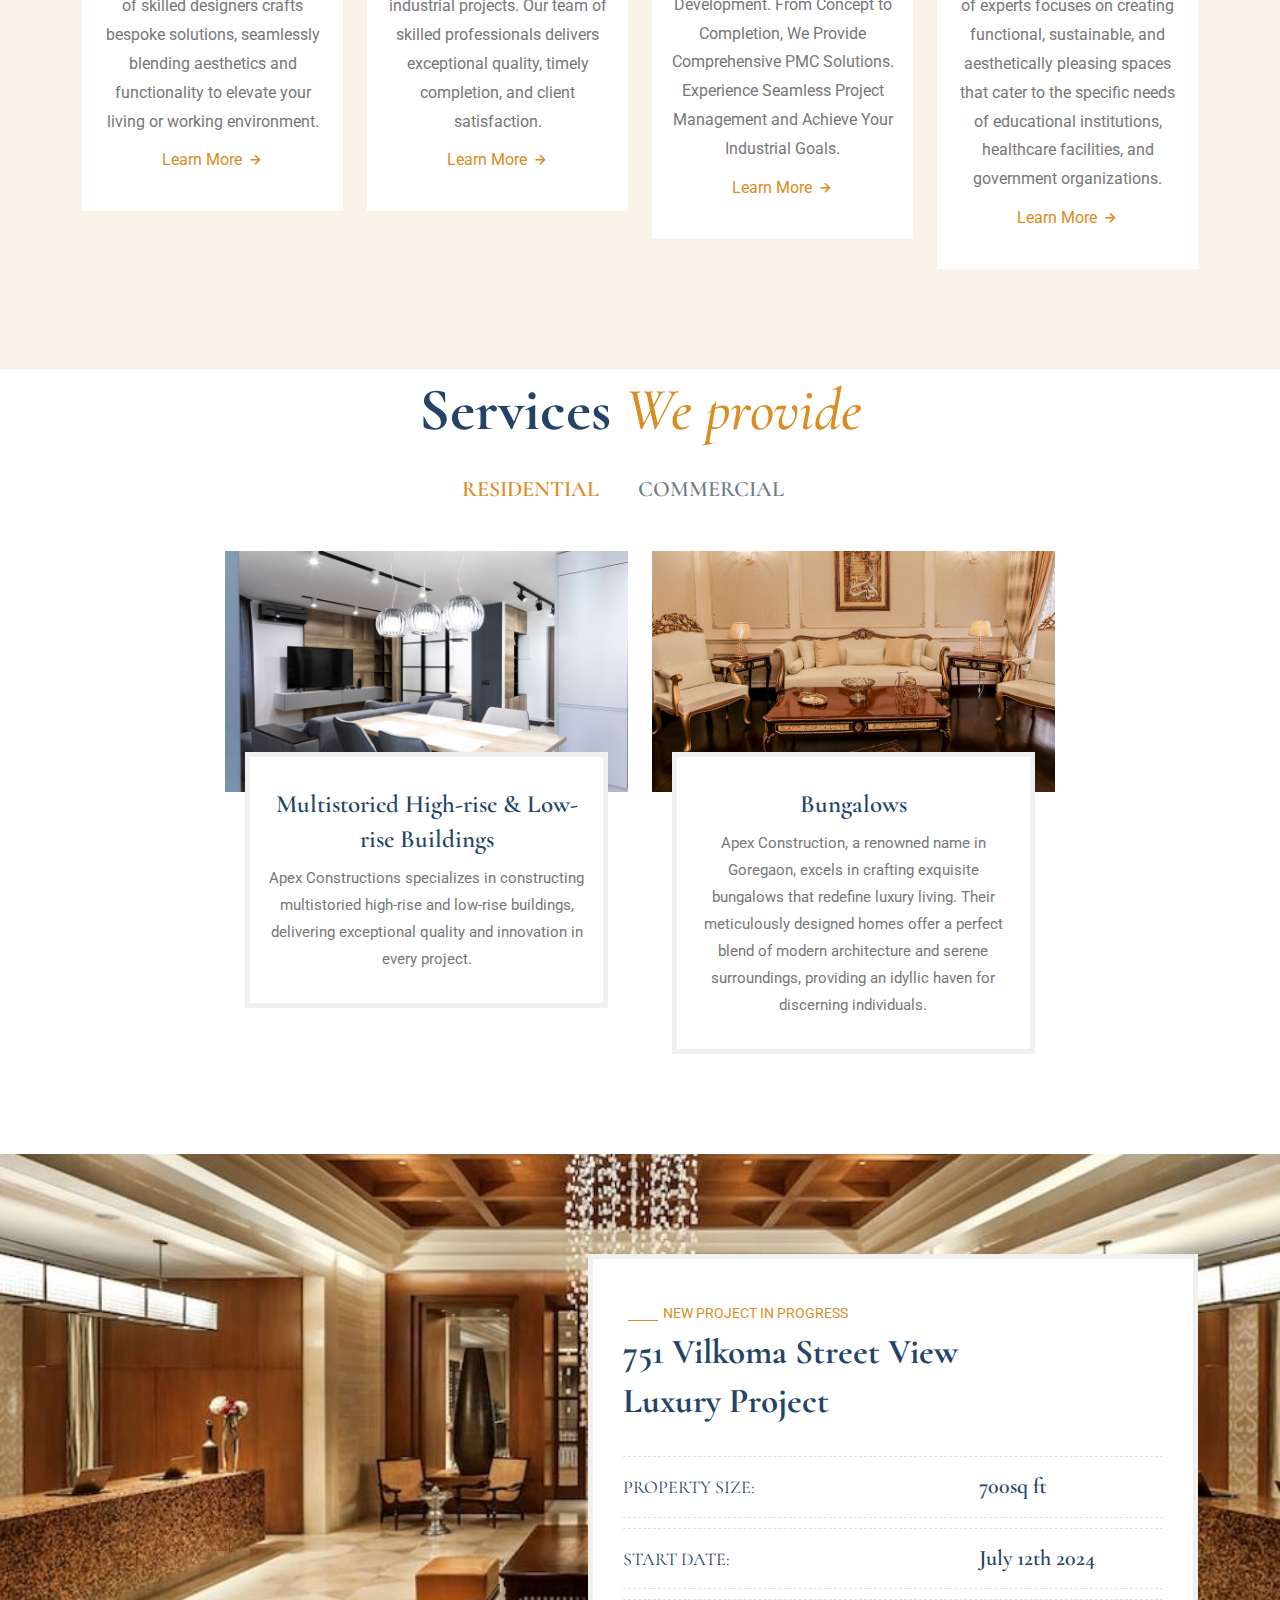
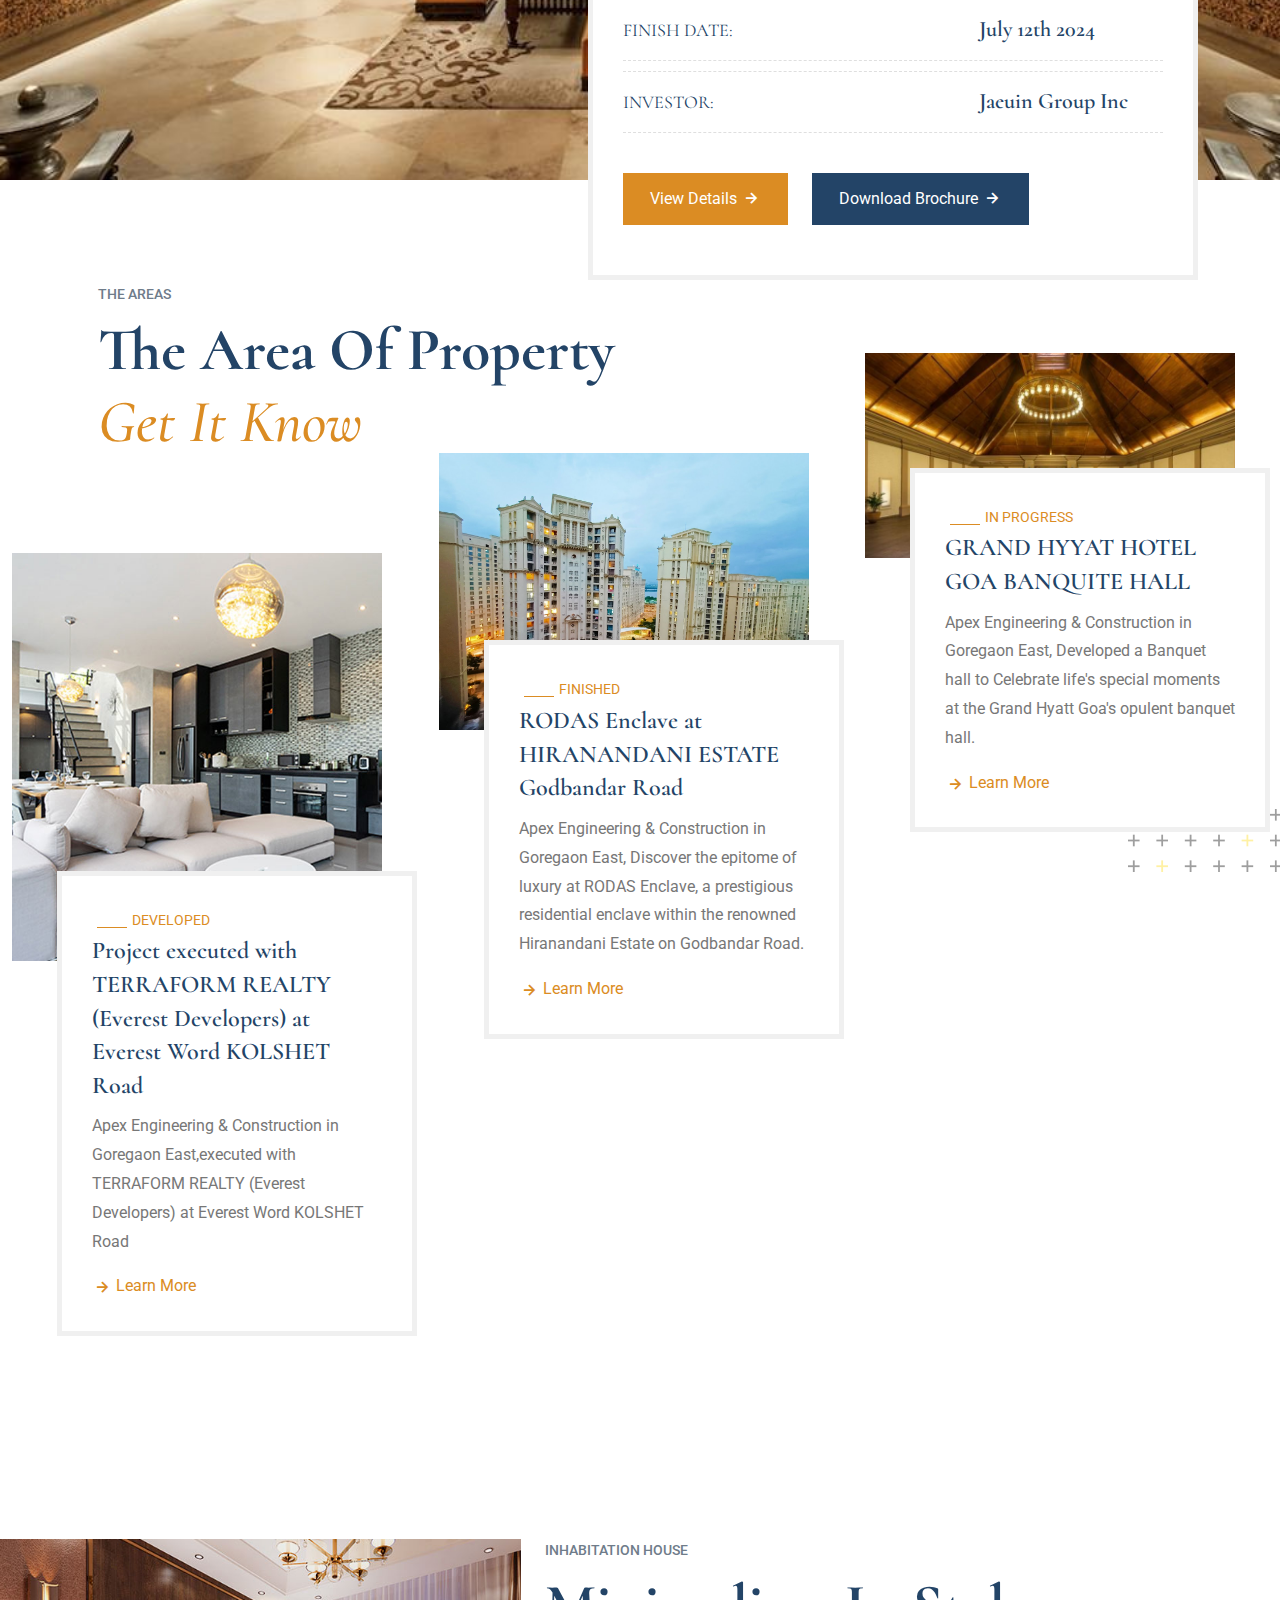
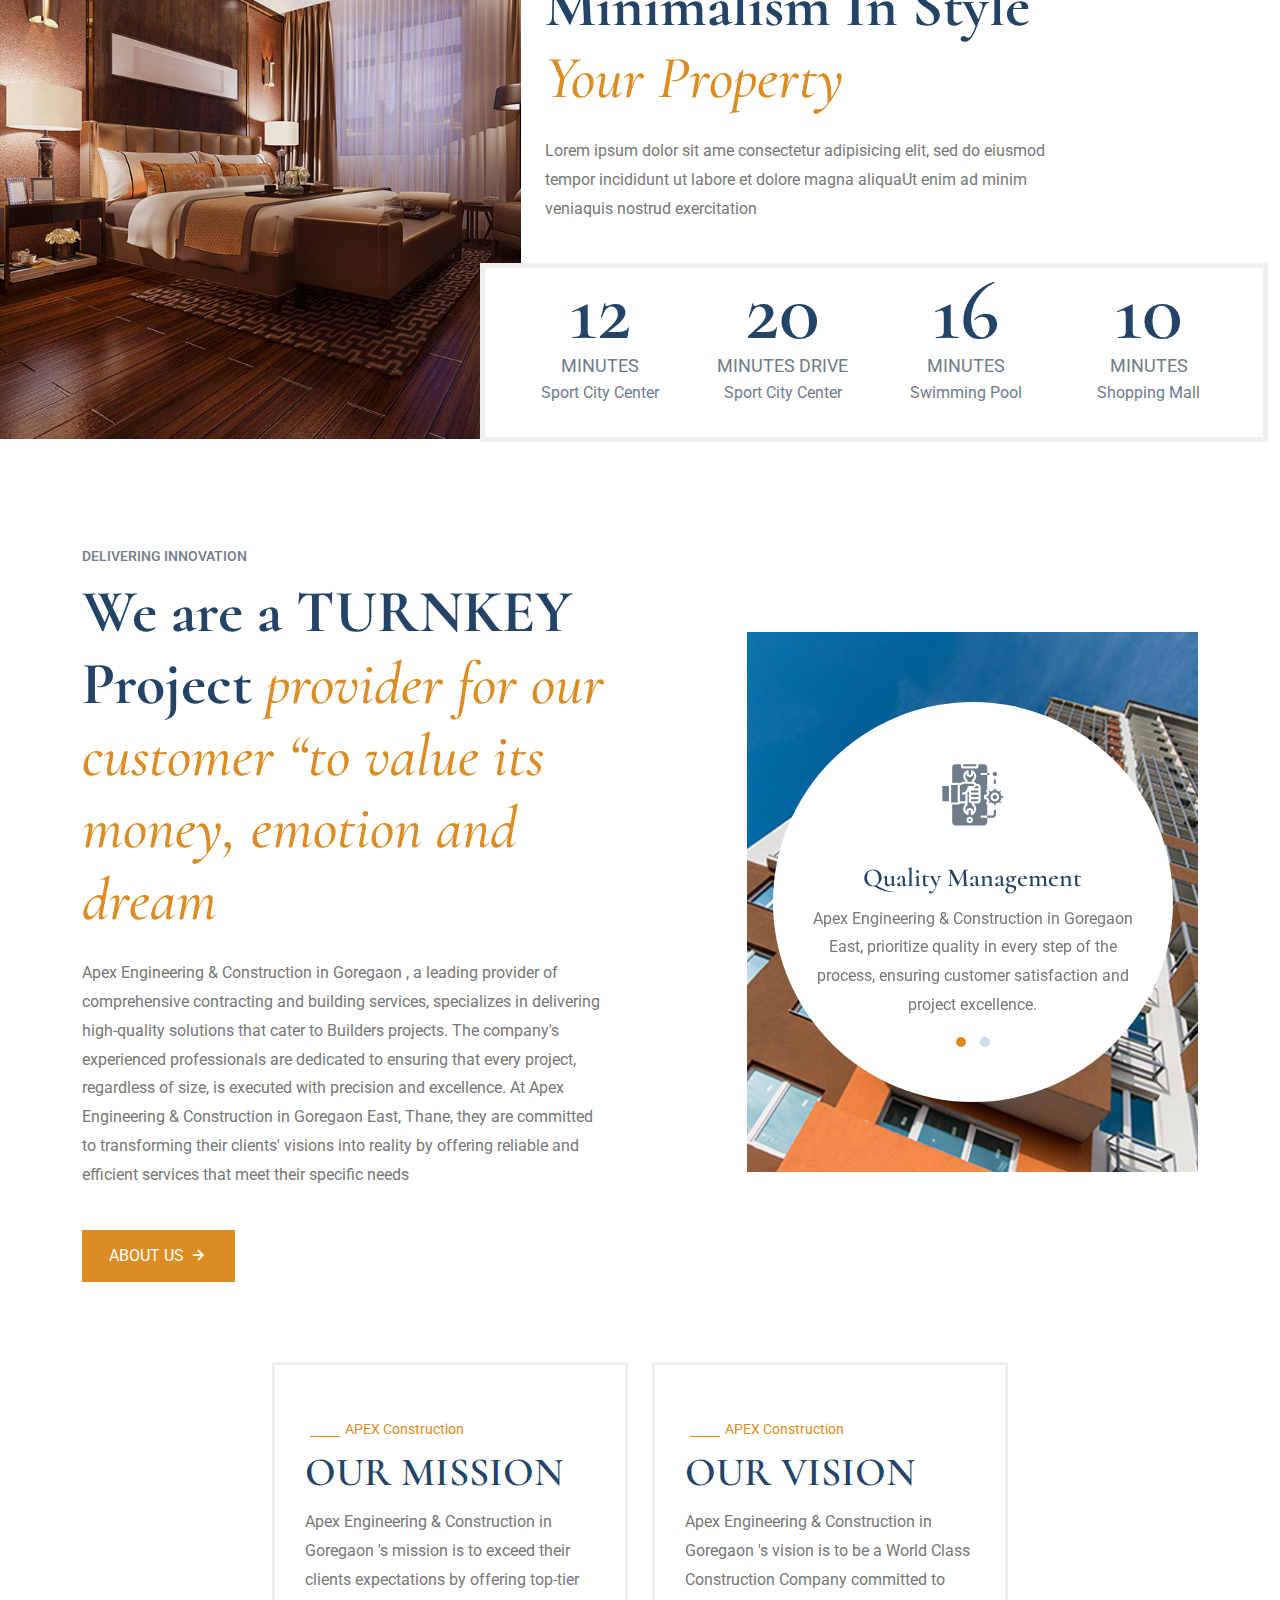
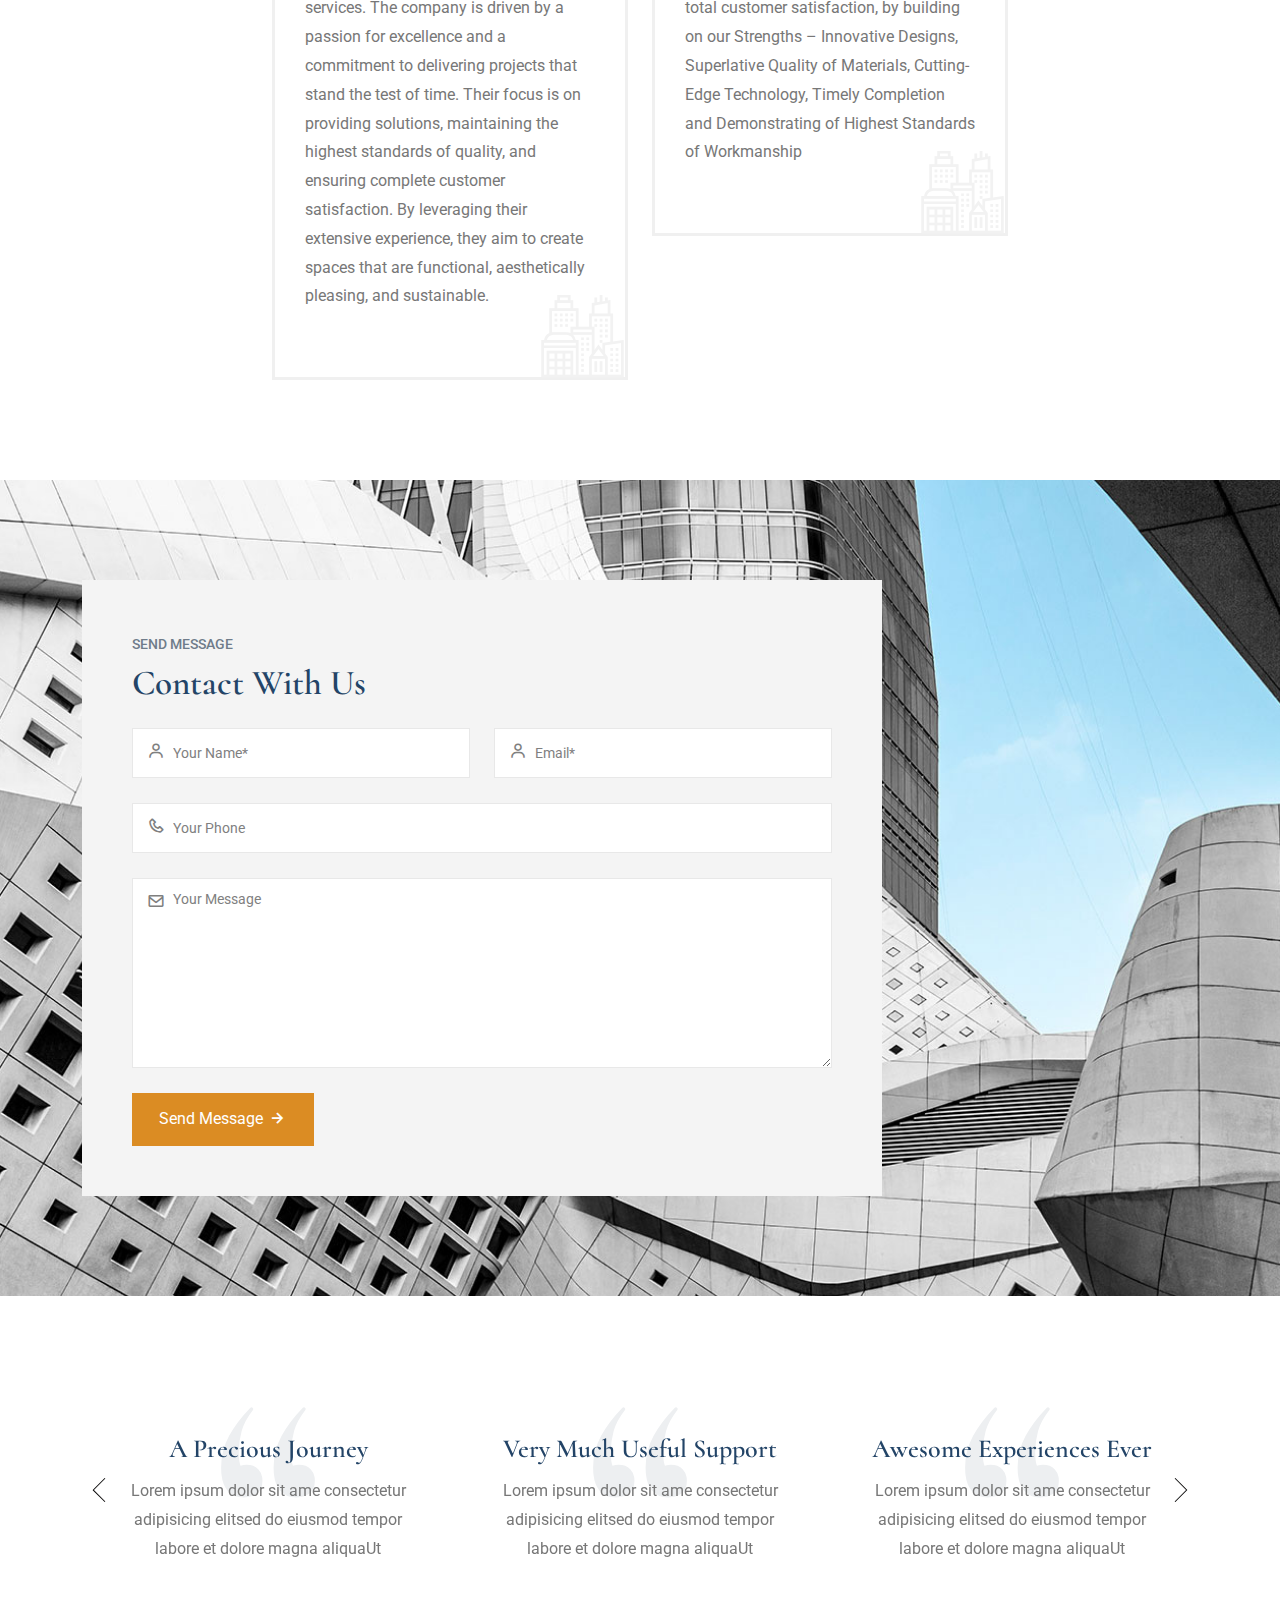
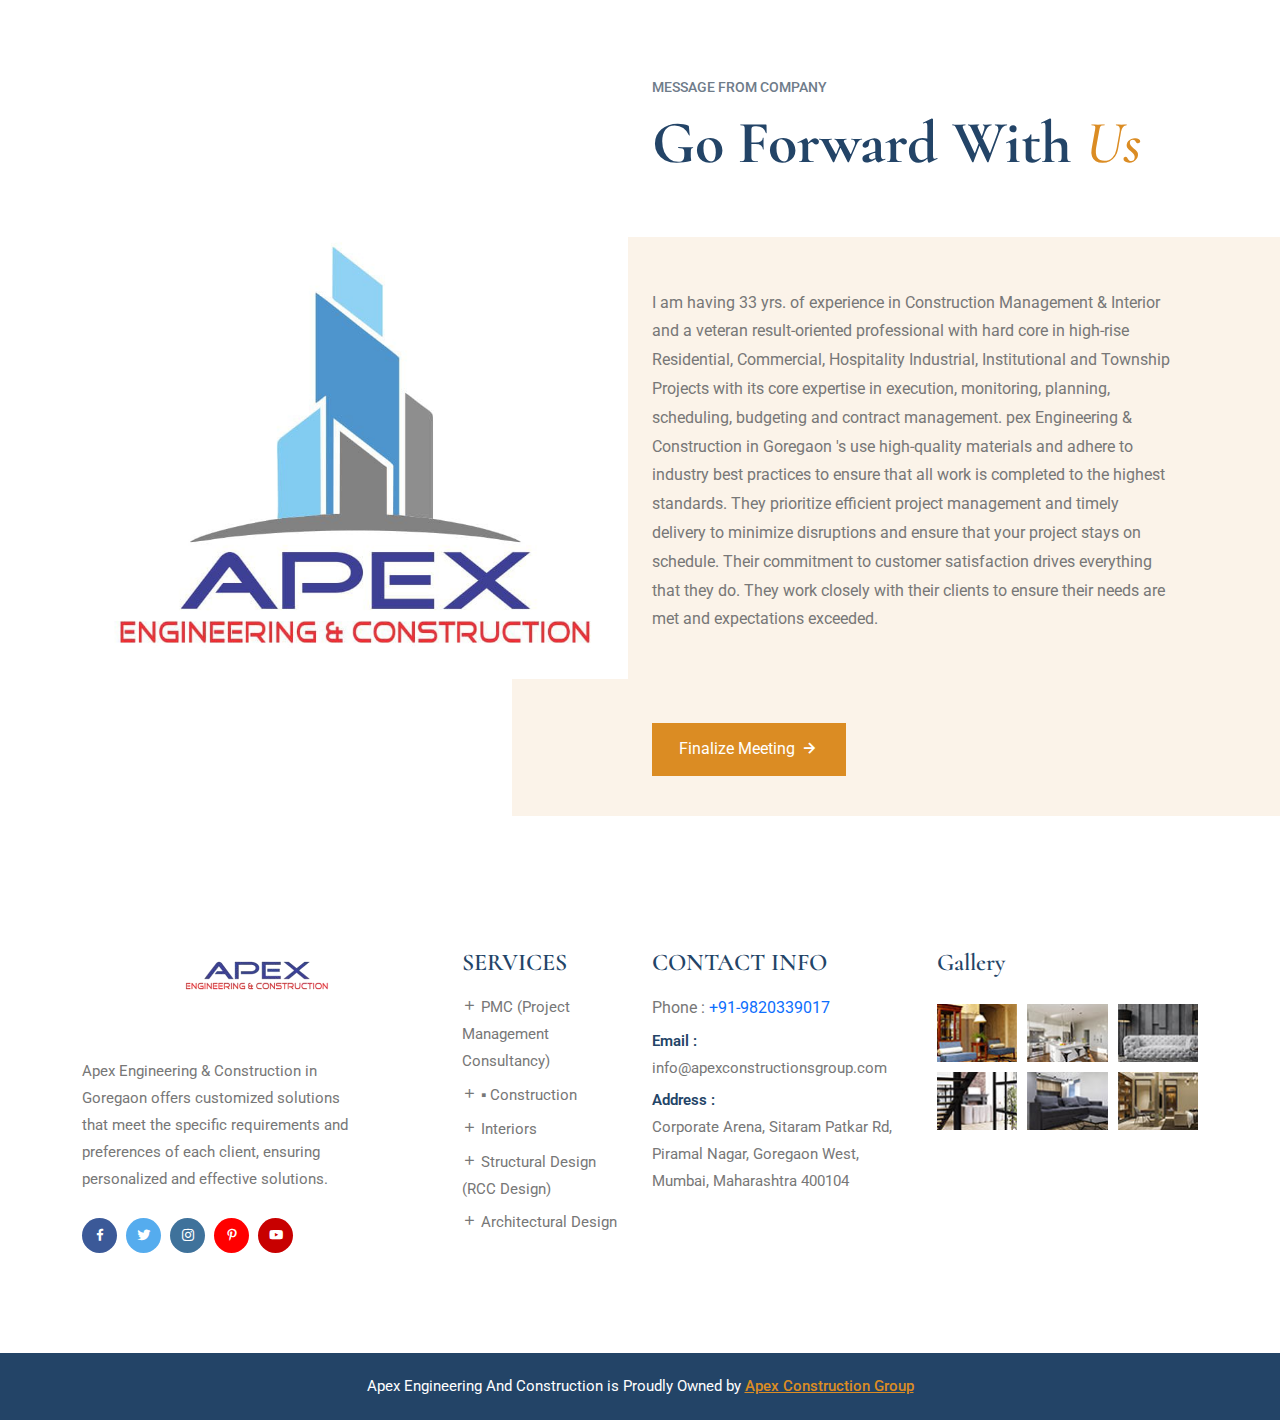
==== commit 9de26f79: "vfd" ====
--- a/index.html
+++ b/index.html
@@ -108,9 +108,9 @@
                             </ul>
 
                             <div class="side-btn-area">
-                                <a href="tel:+91-9137081262" class="call-btn">
+                                <a href="tel:+91-9820339017" class="call-btn">
                                     <i class='bx bx-phone'></i>
-                                    +91-9137081262
+                                    +91-9820339017
                                 </a>
                             </div>
 
@@ -1104,7 +1104,7 @@
                                 <h3>CONTACT INFO</h3>
                                 <ul class="footer-contact-list">
                                    
-                                        <span>Phone :</span> <a href="tel:+91-9137081262"> +91-9137081262</a>
+                                        <span>Phone :</span> <a href="tel:+91-9820339017"> +91-9820339017</a>
                                     </li> 
                                     <li>
                                         <span>Email :</span> <a href="#"> info@apexconstructionsgroup.com</a>
